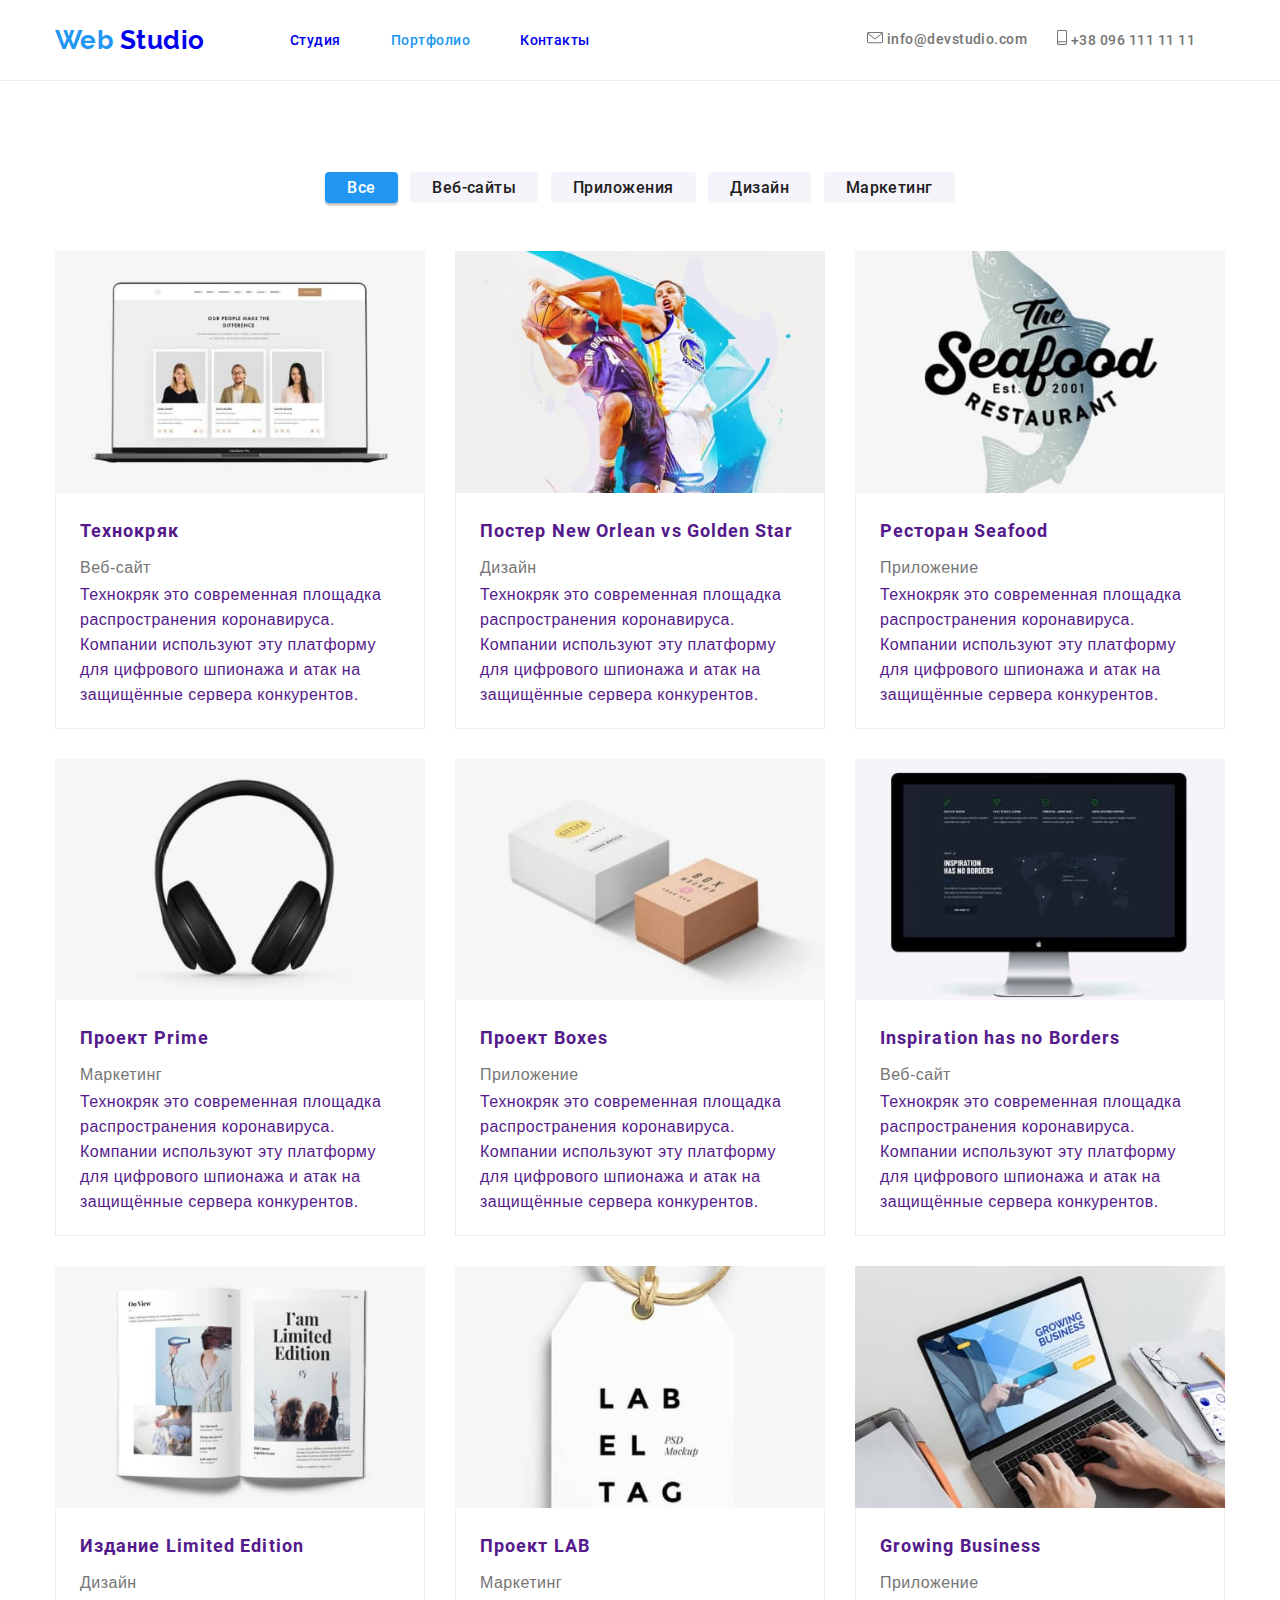
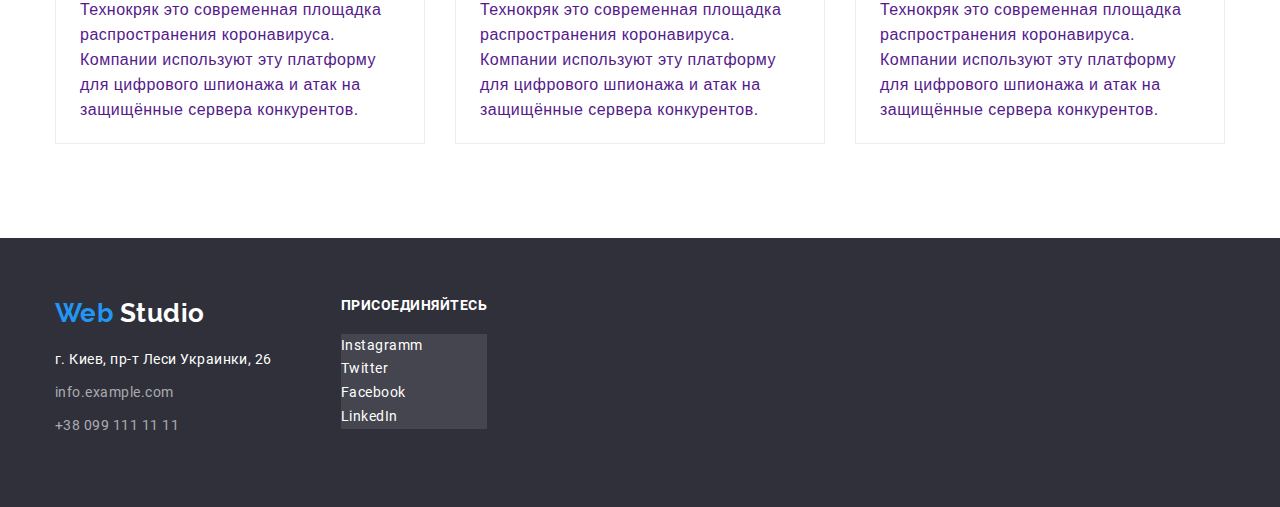
==== portfolio.html @ 238a1ce3 "Добавляет предидущую домашку и сжимает картинки" ====
<!DOCTYPE html>
<html lang="en">
<head>
    <meta charset="UTF-8">
    <meta name="viewport" content="width=device-width, initial-scale=1.0">
    <title>Web Studio</title>

    <link rel="stylesheet" href="./css/normaliza.css">
    <link rel="stylesheet" href="./css/style.css">
</head>
<body>
    <!--Top Menu-->
    <header class="header">           

        <div class="nav container">
            <a class="logo" href="./index.html">
                <span class="logo--accent">Web</span> Studio
            </a>                
            
            <nav>
                <ul class="nav__list list">
                    <li class="nav__list-item">
                        <a class="link nav__link" href="./index.html">Студия</a>
                    </li>
                    <li class="nav__list-item">
                        <a class="link nav__link nav__link--active" href="./portfolio.html">Портфолио</a>
                    </li>
                    <li class="nav__list-item">
                        <a class="link nav__link" href="#contacts">Контакты</a>
                    </li>
                </ul>
            </nav>
            
            <ul class="nav__contacts list">
                <li class="nav__contacts-item"> 
                    
                    <a class="link nav__contacts-link" href="mailto:info@devstudio.com">
                        <img src="./images/icons/envelope.svg" alt="envelope">
                        info@devstudio.com
                    </a> 
                </li>
                <li class="nav__contacts-item">
                    
                    <a class="link nav__contacts-link" href="tel:+380961111111">
                        <img src="./images/icons/smartphone.svg" alt="smartphone">
                        +38 096 111 11 11
                    </a>
                </li>
            </ul>                
        </div>
        
    </header>          
    <!--Header end-->

    

    <main class="section--padding">
        <h1 class="title--hidden">Портфолио</h1>

            <!--Filters-->
        <section class="filters">
            <div class="container">
                <h2 class="filters__title title--hidden">Фильтры</h2> <!--скрыть-->

                <input class="filters__radio-btn" type="radio" 
                id="filter-all" name="filter" checked>
                <label class="btn filters__btn" for="filter-all">Все</label> 

                <input class="filters__radio-btn" type="radio" 
                id="filter-sites" name="filter">
                <label class="btn filters__btn" for="filter-sites">Веб-сайты</label>

                <input class="filters__radio-btn" type="radio" 
                id="filter-apps" name="filter">
                <label class="btn filters__btn" for="filter-apps">Приложения</label>

                <input class="filters__radio-btn" type="radio" 
                id="filter-design" name="filter">
                <label class="btn filters__btn" for="filter-design">Дизайн</label>

                <input class="filters__radio-btn" type="radio" 
                id="filter-marketing" name="filter">
                <label class="btn filters__btn" for="filter-marketing">Маркетинг</label> 
            </div>
        </section>


        <section class="projects">
            <h2 class="sprojects__title title--hidden">Проекты</h2> <!--скрыть-->
            <div class="container">            
                <ul class="projects__list list">                
                        <!--Project 1-->            
                    <li class="projects__item">
                        <a class="projects__item-link" href="">
                            <div class="projects__item-preview">               
                                <img class="projects__item-img" src="../images/projects/project1.jpg" alt="Технокряк" width="370">
                            </div>
                            <div class="projects__item-content">
                                <h3 class="projects__item-title">
                                    Технокряк
                                </h3>
                                <p class="projects__item-category">
                                    Веб-сайт
                                </p>
                                <p class="projects__item-description">
                                    Технокряк это современная площадка распространения коронавируса. 
                                    Компании используют эту платформу для цифрового шпионажа и атак 
                                    на защищённые сервера конкурентов.
                                </p>
                            </div>                            
                        </a>
                    </li>

                    <!--Project 2-->
                    <li class="projects__item">
                        <a class="projects__item-link" href="">
                            <div class="projects__item-preview">
                                <img class="projects__item-img" src="../images/projects/project2.jpg" alt="Постер New Orlean vs Golden Star" width="370">
                            </div>
                            <div class="projects__item-content">
                                <h3 class="projects__item-title">
                                    Постер New Orlean vs Golden Star
                                </h3>
                                <p class="projects__item-category">
                                    Дизайн
                                </p>
                                <p class="projects__item-description">
                                    Технокряк это современная площадка распространения коронавируса. 
                                    Компании используют эту платформу для цифрового шпионажа и атак 
                                    на защищённые сервера конкурентов.
                                </p>
                            </div>                            
                        </a>
                    </li>

                    <!--Project 3-->
                    <li class="projects__item">
                        <a class="projects__item-link" href="">
                            <div class="projects__item-preview">
                                <img class="projects__item-img" src="../images/projects/project3.jpg" alt="Ресторан Seafood" width="370">
                            </div>
                            <div class="projects__item-content">
                                <h3 class="projects__item-title">
                                    Ресторан Seafood
                                </h3>
                                <p class="projects__item-category">
                                    Приложение
                                </p>
                                <p class="projects__item-description">
                                    Технокряк это современная площадка распространения коронавируса. 
                                    Компании используют эту платформу для цифрового шпионажа и атак 
                                    на защищённые сервера конкурентов.
                                </p>
                            </div>                            
                        </a>
                    </li>

                    <!--Project 4-->
                    <li class="projects__item">
                        <a class="projects__item-link" href="">
                            <div class="projects__item-preview">
                                <img class="projects__item-img" src="../images/projects/project4.jpg" alt="Проект Prime" width="370"> 
                            </div>
                            <div class="projects__item-content">
                                <h3 class="projects__item-title">
                                    Проект Prime
                                </h3>
                                <p class="projects__item-category">
                                    Маркетинг
                                </p>
                                <p class="projects__item-description">
                                    Технокряк это современная площадка распространения коронавируса. 
                                    Компании используют эту платформу для цифрового шпионажа и атак 
                                    на защищённые сервера конкурентов.
                                </p>
                            </div>                            
                        </a>
                    </li>

                    <!--Project 5-->
                    <li class="projects__item">             
                        <a class="projects__item-link" href="">       
                            <div class="projects__item-preview">
                                <img class="projects__item-img" src="../images/projects/project5.jpg" alt="Проект Boxes" width="370">
                            </div>
                            <div class="projects__item-content">
                                <h3 class="projects__item-title">
                                    Проект Boxes
                                </h3>
                                <p class="projects__item-category">
                                    Приложение
                                </p>
                                <p class="projects__item-description">
                                    Технокряк это современная площадка распространения коронавируса. 
                                    Компании используют эту платформу для цифрового шпионажа и атак 
                                    на защищённые сервера конкурентов.
                                </p>
                            </div>                            
                        </a>
                    </li>

                    <!--Project 6-->
                    <li class="projects__item">             
                        <a class="projects__item-link" href="">       
                            <div class="projects__item-preview">
                                <img class="projects__item-img" src="../images/projects/project6.jpg" alt="Inspiration has no Borders" width="370">
                            </div>
                            <div class="projects__item-content">
                                <h3 class="projects__item-title">
                                    Inspiration has no Borders
                                </h3>
                                <p class="projects__item-category">
                                    Веб-сайт
                                </p>
                                <p class="projects__item-description">
                                    Технокряк это современная площадка распространения коронавируса. 
                                    Компании используют эту платформу для цифрового шпионажа и атак 
                                    на защищённые сервера конкурентов.
                                </p>
                            </div>                            
                        </a>
                    </li>

                    <!--Project 7-->
                    <li class="projects__item">             
                        <a class="projects__item-link" href="">       
                            <div class="projects__item-preview">
                                <img class="projects__item-img" src="../images/projects/project7.jpg" alt="Издание Limited Edition" width="370">
                            </div>
                            <div class="projects__item-content">
                                <h3 class="projects__item-title">
                                    Издание Limited Edition
                                </h3>
                                <p class="projects__item-category">
                                    Дизайн
                                </p>
                                <p class="projects__item-description">
                                    Технокряк это современная площадка распространения коронавируса. 
                                    Компании используют эту платформу для цифрового шпионажа и атак 
                                    на защищённые сервера конкурентов.
                                </p>
                            </div>                            
                        </a>
                    </li>

                    <!--Project 8-->
                    <li class="projects__item">             
                        <a class="projects__item-link" href="">       
                            <div class="projects__item-preview">
                                <img class="projects__item-img" src="../images/projects/project8.jpg" alt="Проект LAB" width="370">
                            </div>
                            <div class="projects__item-content">
                                <h3 class="projects__item-title">
                                    Проект LAB
                                </h3>
                                <p class="projects__item-category">
                                    Маркетинг
                                </p>
                                <p class="projects__item-description">
                                    Технокряк это современная площадка распространения коронавируса. 
                                    Компании используют эту платформу для цифрового шпионажа и атак 
                                    на защищённые сервера конкурентов.
                                </p>
                            </div>                            
                        </a>
                    </li>

                    <!--Project 9-->
                    <li class="projects__item">             
                        <a class="projects__item-link" href="">       
                            <div class="projects__item-preview">
                                <img class="projects__item-img" src="../images/projects/project9.jpg" alt="Growing Business" width="370">
                            </div>
                            <div class="projects__item-content">
                                <h3 class="projects__item-title">
                                    Growing Business
                                </h3>
                                <p class="projects__item-category">
                                    Приложение
                                </p>
                                <p class="projects__item-description">
                                    Технокряк это современная площадка распространения коронавируса. 
                                    Компании используют эту платформу для цифрового шпионажа и атак 
                                    на защищённые сервера конкурентов.
                                </p>
                            </div>                            
                        </a>
                    </li>
                </ul>
            </div>
                
        </section>
    </main>


   <!--Footer-->
   <footer class="footer" id="contacts">
        <div class="container footer__container">
            <div class="footer__contacts-container">				
                <a class="logo logo--inverse footer__logo" href="./index.html">
                    <span class="logo--accent">Web</span> Studio
                </a>
                <address class="footer__address footer__contacts-item">
                    г. Киев, пр-т Леси Украинки, 26
                </address>
                <p class="footer__contacts-item">
                    <a class="footer__contacts-link" href="mailto:info.example.com">info.example.com</a>
                </p>
                <p class="footer__contacts-item">
                    <a class="footer__contacts-link" href="tel:+380991111111" class="footer__contacts-link" > +38 099 111 11 11</a>
                </p>
            </div>
            <div class="footer__social-links">
                <b class="footer__action-text">
                    Присоединяйтесь
                </b>
                <ul class="footer__social-links-list list">
                    <li class="footer__social-links-list-item">
                        <a class="social-link footer__social-link" href="#" aria-label="Instagramm">
                            Instagramm
                        </a>
                    </li>
                    <li class="footer__social-links-list-item">
                        <a class="social-link footer__social-link" href="#" aria-label="Twitter">
                            Twitter
                        </a>
                    </li>
                    <li class="footer__social-links-list-item">
                        <a class="social-link footer__social-link" href="#" aria-label="Facebook">
                            Facebook
                        </a>
                    </li>
                    <li class="footer__social-links-list-item">
                        <a class="social-link footer__social-link" href="#" aria-label="LinkedIn">
                            LinkedIn
                        </a>
                    </li>
                </ul>  
            </div>
        </div>
        
    </footer>
    
</body>
</html>
---- css/normaliza.css ----
/*! normalize.css v8.0.1 | MIT License | github.com/necolas/normalize.css */

/* Document
   ========================================================================== */

/**
 * 1. Correct the line height in all browsers.
 * 2. Prevent adjustments of font size after orientation changes in iOS.
 */

 html {
    line-height: 1.15; /* 1 */
    -webkit-text-size-adjust: 100%; /* 2 */
  }
  
  /* Sections
     ========================================================================== */
  
  /**
   * Remove the margin in all browsers.
   */
  
  body {
    margin: 0;
  }
  
  /**
   * Render the `main` element consistently in IE.
   */
  
  main {
    display: block;
  }
  
  /**
   * Correct the font size and margin on `h1` elements within `section` and
   * `article` contexts in Chrome, Firefox, and Safari.
   */
  
  h1 {
    font-size: 2em;
    margin: 0.67em 0;
  }
  
  /* Grouping content
     ========================================================================== */
  
  /**
   * 1. Add the correct box sizing in Firefox.
   * 2. Show the overflow in Edge and IE.
   */
  
  hr {
    box-sizing: content-box; /* 1 */
    height: 0; /* 1 */
    overflow: visible; /* 2 */
  }
  
  /**
   * 1. Correct the inheritance and scaling of font size in all browsers.
   * 2. Correct the odd `em` font sizing in all browsers.
   */
  
  pre {
    font-family: monospace, monospace; /* 1 */
    font-size: 1em; /* 2 */
  }
  
  /* Text-level semantics
     ========================================================================== */
  
  /**
   * Remove the gray background on active links in IE 10.
   */
  
  a {
    background-color: transparent;
  }
  
  /**
   * 1. Remove the bottom border in Chrome 57-
   * 2. Add the correct text decoration in Chrome, Edge, IE, Opera, and Safari.
   */
  
  abbr[title] {
    border-bottom: none; /* 1 */
    text-decoration: underline; /* 2 */
    text-decoration: underline dotted; /* 2 */
  }
  
  /**
   * Add the correct font weight in Chrome, Edge, and Safari.
   */
  
  b,
  strong {
    font-weight: bolder;
  }
  
  /**
   * 1. Correct the inheritance and scaling of font size in all browsers.
   * 2. Correct the odd `em` font sizing in all browsers.
   */
  
  code,
  kbd,
  samp {
    font-family: monospace, monospace; /* 1 */
    font-size: 1em; /* 2 */
  }
  
  /**
   * Add the correct font size in all browsers.
   */
  
  small {
    font-size: 80%;
  }
  
  /**
   * Prevent `sub` and `sup` elements from affecting the line height in
   * all browsers.
   */
  
  sub,
  sup {
    font-size: 75%;
    line-height: 0;
    position: relative;
    vertical-align: baseline;
  }
  
  sub {
    bottom: -0.25em;
  }
  
  sup {
    top: -0.5em;
  }
  
  /* Embedded content
     ========================================================================== */
  
  /**
   * Remove the border on images inside links in IE 10.
   */
  
  img {
    border-style: none;
  }
  
  /* Forms
     ========================================================================== */
  
  /**
   * 1. Change the font styles in all browsers.
   * 2. Remove the margin in Firefox and Safari.
   */
  
  button,
  input,
  optgroup,
  select,
  textarea {
    font-family: inherit; /* 1 */
    font-size: 100%; /* 1 */
    line-height: 1.15; /* 1 */
    margin: 0; /* 2 */
  }
  
  /**
   * Show the overflow in IE.
   * 1. Show the overflow in Edge.
   */
  
  button,
  input { /* 1 */
    overflow: visible;
  }
  
  /**
   * Remove the inheritance of text transform in Edge, Firefox, and IE.
   * 1. Remove the inheritance of text transform in Firefox.
   */
  
  button,
  select { /* 1 */
    text-transform: none;
  }
  
  /**
   * Correct the inability to style clickable types in iOS and Safari.
   */
  
  button,
  [type="button"],
  [type="reset"],
  [type="submit"] {
    -webkit-appearance: button;
  }
  
  /**
   * Remove the inner border and padding in Firefox.
   */
  
  button::-moz-focus-inner,
  [type="button"]::-moz-focus-inner,
  [type="reset"]::-moz-focus-inner,
  [type="submit"]::-moz-focus-inner {
    border-style: none;
    padding: 0;
  }
  
  /**
   * Restore the focus styles unset by the previous rule.
   */
  
  button:-moz-focusring,
  [type="button"]:-moz-focusring,
  [type="reset"]:-moz-focusring,
  [type="submit"]:-moz-focusring {
    outline: 1px dotted ButtonText;
  }
  
  /**
   * Correct the padding in Firefox.
   */
  
  fieldset {
    padding: 0.35em 0.75em 0.625em;
  }
  
  /**
   * 1. Correct the text wrapping in Edge and IE.
   * 2. Correct the color inheritance from `fieldset` elements in IE.
   * 3. Remove the padding so developers are not caught out when they zero out
   *    `fieldset` elements in all browsers.
   */
  
  legend {
    box-sizing: border-box; /* 1 */
    color: inherit; /* 2 */
    display: table; /* 1 */
    max-width: 100%; /* 1 */
    padding: 0; /* 3 */
    white-space: normal; /* 1 */
  }
  
  /**
   * Add the correct vertical alignment in Chrome, Firefox, and Opera.
   */
  
  progress {
    vertical-align: baseline;
  }
  
  /**
   * Remove the default vertical scrollbar in IE 10+.
   */
  
  textarea {
    overflow: auto;
  }
  
  /**
   * 1. Add the correct box sizing in IE 10.
   * 2. Remove the padding in IE 10.
   */
  
  [type="checkbox"],
  [type="radio"] {
    box-sizing: border-box; /* 1 */
    padding: 0; /* 2 */
  }
  
  /**
   * Correct the cursor style of increment and decrement buttons in Chrome.
   */
  
  [type="number"]::-webkit-inner-spin-button,
  [type="number"]::-webkit-outer-spin-button {
    height: auto;
  }
  
  /**
   * 1. Correct the odd appearance in Chrome and Safari.
   * 2. Correct the outline style in Safari.
   */
  
  [type="search"] {
    -webkit-appearance: textfield; /* 1 */
    outline-offset: -2px; /* 2 */
  }
  
  /**
   * Remove the inner padding in Chrome and Safari on macOS.
   */
  
  [type="search"]::-webkit-search-decoration {
    -webkit-appearance: none;
  }
  
  /**
   * 1. Correct the inability to style clickable types in iOS and Safari.
   * 2. Change font properties to `inherit` in Safari.
   */
  
  ::-webkit-file-upload-button {
    -webkit-appearance: button; /* 1 */
    font: inherit; /* 2 */
  }
  
  /* Interactive
     ========================================================================== */
  
  /*
   * Add the correct display in Edge, IE 10+, and Firefox.
   */
  
  details {
    display: block;
  }
  
  /*
   * Add the correct display in all browsers.
   */
  
  summary {
    display: list-item;
  }
  
  /* Misc
     ========================================================================== */
  
  /**
   * Add the correct display in IE 10+.
   */
  
  template {
    display: none;
  }
  
  /**
   * Add the correct display in IE 10.
   */
  
  [hidden] {
    display: none;
  }
---- css/style.css ----
/*Roboto regular, bold, medium, black
Raleway bold*/
/*Logo*/
@font-face {
  font-family: "Raleway-Bold";
  src: url(/css/fonts/Raleway-Bold.ttf);
  font-style: normal;
  font-weight: 700;
}

/*headers*/
@font-face {
  font-family: "Roboto-Bold";
  src: url(/css/fonts/Roboto-Bold.ttf);
  font-style: normal;
  font-weight: 700;
}

/*hero header*/
@font-face {
  font-family: "Roboto-Black";
  src: url(/css/fonts/Roboto-Black.ttf);
  font-style: normal;
  font-weight: 900;
}

/*nav links*/
@font-face {
  font-family: "Roboto-Medium";
  src: url(/css/fonts/Roboto-Medium.ttf);
  font-style: normal;
  font-weight: 500;
}

/*paragraphs*/
@font-face {
  font-family: "Roboto-Regular";
  src: url(/css/fonts/Roboto-Regular.ttf);
  font-style: normal;
  font-weight: 400;
}

:root {
  --accent: #2196F3;
  --main-bg: #fff;
  --secondary-bg: #F5F4FA;
  --activity-title-bg: rgba(47, 48, 58, 0.8);
  --main-text: #212121;
  --secondary-text: #757575;
  --light-text: #ffffff;
  --social-links: #AFB1B8;
  --footer-contacts: rgba(255, 255, 255, 0.6);
  --footer-bg: #2F303A;
  --footer-social-bg: rgba(255, 255, 255, 0.1);
  --nav-underline: #ECECEC;
  --item-border: #EEEEEE;
}

/*common*/
html {
  -webkit-box-sizing: border-box;
          box-sizing: border-box;
}

*, *::before, *::after {
  -webkit-box-sizing: inherit;
          box-sizing: inherit;
}

body {
  color: var(--main-text);
  background-color: var(--main-bg);
  font-family: "Roboto-Bold", sans-serif;
  letter-spacing: 0.03em;
}

h1, h2, h3, p {
  margin: 0;
}

a {
  text-decoration: none;
}

a:hover {
  cursor: pointer;
}

.container {
  width: 1200px;
  padding-left: 15px;
  padding-right: 15px;
  margin: auto;
}

.link {
  font-family: "Roboto-Medium", sans-serif;
}

.link:hover, .link:focus {
  color: var(--accent);
}

.list {
  margin: 0;
  padding: 0;
  list-style: none;
  color: var(--main-text);
}

.social-link {
  color: var(--social-links);
}

.social-link:hover, .social-link:focus {
  color: var(--light-text);
  background-color: var(--accent);
}

.logo {
  display: block;
  font-size: 26px;
  line-height: 1.19;
  font-family: "Raleway-Bold", sans-serif;
}

.logo--accent {
  color: var(--accent);
}

.logo--inverse {
  color: var(--light-text);
}

.btn {
  font-size: 16px;
}

.btn:hover, .btn:focus {
  cursor: pointer;
}

.main-btn {
  color: var(--light-text);
  background-color: var(--accent);
  line-height: 1.875;
  letter-spacing: 0.06em;
}

.section--padding {
  padding: 94px 0;
}

.section-title {
  font-size: 36px;
  line-height: 1.17;
  text-align: center;
}

.title--hidden {
  height: 0;
  width: 0;
  margin: 0;
  overflow: hidden;
}

.item-title {
  font-size: 14px;
  line-height: 1.14;
}

/*HEADER*/
.header {
  border-bottom: 1px solid var(--nav-underline);
}

/*******Nav******/
.nav {
  display: -webkit-box;
  display: -ms-flexbox;
  display: flex;
  -webkit-box-align: center;
      -ms-flex-align: center;
          align-items: center;
}

.nav__list {
  display: -webkit-box;
  display: -ms-flexbox;
  display: flex;
  margin-left: 85px;
}

.nav__list-item:not(:last-child) {
  margin-right: 50px;
}

.nav__link {
  display: block;
  padding-top: 32px;
  padding-bottom: 32px;
  font-size: 14px;
}

.nav__link--active {
  color: var(--accent);
}

.nav__contacts {
  display: -webkit-box;
  display: -ms-flexbox;
  display: flex;
  margin-left: auto;
}

.nav__contacts-item {
  margin-right: 30px;
}

.nav__contacts-link {
  font-size: 14px;
  color: var(--secondary-text);
}

/*HEADER END*/
/*MAIN*/
/*Hero section*/
.hero {
  width: auto;
  height: 600px;
  background-image: url(../images/hero/header-desktop-img.jpg);
  background-repeat: no-repeat;
  background-size: cover;
  position: relative;
  color: var(--light-text);
}

.hero__image-overlay {
  content: "";
  position: absolute;
  width: 100%;
  height: 600px;
  background-color: rgba(47, 48, 58, 0.8);
  z-index: 1;
}

.hero__title {
  margin: auto;
  position: absolute;
  top: 200px;
  left: 0;
  right: 0;
  font-family: "Roboto-Black", sans-serif;
  font-size: 44px;
  line-height: 1.36;
  letter-spacing: 0.06em;
  text-transform: uppercase;
  text-align: center;
  z-index: 100;
}

.hero__button {
  margin: auto;
  padding: 10px 32px;
  position: absolute;
  border: none;
  border-radius: 4px;
  top: 350px;
  left: 0;
  right: 0;
  z-index: 100;
}

/*Features section*/
.features__list {
  display: -webkit-box;
  display: -ms-flexbox;
  display: flex;
}

.features__list-item:not(:last-child) {
  margin-right: 30px;
}

.features__item-image {
  padding: 25px 100px;
  margin-bottom: 30px;
  text-align: center;
  background-color: var(--secondary-bg);
}

.features__item-title {
  margin-bottom: 10px;
  text-transform: uppercase;
}

.features__item-text {
  font-family: "Roboto-Regular", sans-serif;
  font-size: 14px;
  line-height: 1.71;
  color: var(--secondary-text);
}

/*Activities secton*/
.activities__container {
  padding-bottom: 94px;
}

.activities__title {
  margin-bottom: 50px;
}

.activities__list {
  display: -webkit-box;
  display: -ms-flexbox;
  display: flex;
}

.activities__list-item {
  width: calc((100%-2*30px)/3);
}

.activities__list-item:not(:last-child) {
  margin-right: 30px;
}

.activities__item-img {
  display: block;
}

.activities__item-title {
  background-color: var(--activity-title-bg);
  padding-top: 27px;
  padding-bottom: 27px;
  text-align: center;
  text-transform: uppercase;
  color: var(--light-text);
}

/*Team section*/
.team {
  background-color: var(--secondary-bg);
}

.team__title {
  margin-bottom: 50px;
}

.team__list {
  display: -webkit-box;
  display: -ms-flexbox;
  display: flex;
}

.team__card {
  width: calc((100%-3*30px)/4);
  padding-bottom: 24px;
  font-size: 16px;
  line-height: 1.19;
  background-color: var(--main-bg);
  text-align: center;
  -webkit-box-shadow: 0px 2px 1px rgba(0, 0, 0, 0.2), 0px 1px 1px rgba(0, 0, 0, 0.14), 0px 1px 3px rgba(0, 0, 0, 0.12);
          box-shadow: 0px 2px 1px rgba(0, 0, 0, 0.2), 0px 1px 1px rgba(0, 0, 0, 0.14), 0px 1px 3px rgba(0, 0, 0, 0.12);
  border-radius: 0px 0px 4px 4px;
}

.team__card:not(:last-child) {
  margin-right: 30px;
}

.team__card-img {
  display: block;
  margin-bottom: 30px;
}

.team__card-name {
  margin-bottom: 10px;
  font-family: "Roboto-Medium", sans-serif;
}

.team__card-position {
  margin-bottom: 16px;
  font-family: "Roboto-Regular", sans-serif;
}

/*CLients section*/
.clients__title {
  margin-bottom: 50px;
}

.clients__list {
  display: -webkit-box;
  display: -ms-flexbox;
  display: flex;
  -ms-flex-wrap: wrap;
      flex-wrap: wrap;
}

.clients__item:not(:last-child) {
  margin-right: 30px;
}

.clients__link {
  display: -webkit-box;
  display: -ms-flexbox;
  display: flex;
  -webkit-box-align: center;
      -ms-flex-align: center;
          align-items: center;
  -webkit-box-pack: center;
      -ms-flex-pack: center;
          justify-content: center;
  width: 170px;
  height: 90px;
  border: 1px solid #AFB1B8;
}

.clients__link:hover {
  color: accent;
}

/*MAIN END*/
/*FOOTER*/
.footer {
  color: var(--light-text);
  font-family: "Roboto-Regular";
  font-size: 14px;
  line-height: 1.71;
  background-color: var(--footer-bg);
}

.footer__container {
  padding-top: 60px;
  padding-bottom: 60px;
  display: -webkit-box;
  display: -ms-flexbox;
  display: flex;
}

.footer__contacts-container {
  margin-right: 69px;
}

.footer__logo {
  margin-bottom: 20px;
}

.footer__contacts-item {
  margin-bottom: 9px;
}

.footer__address {
  font-style: normal;
}

.footer__contacts-link {
  color: var(--footer-contacts);
}

.footer__action-text {
  display: block;
  margin-bottom: 20px;
  font-family: "Roboto-Bold";
  font-style: normal;
  text-transform: uppercase;
  line-height: 1.14;
}

.footer__social-links-list-item {
  background-color: var(--footer-social-bg);
}

.footer__social-link {
  color: var(--light-text);
}

/*PORTFOLIO*/
.filters {
  margin-bottom: 50px;
  text-align: center;
}

.filters__radio-btn {
  display: none;
}

.filters__btn {
  padding: 6px 22px;
  font-family: "Roboto-Medium", sans-serif;
  line-height: 1.625;
  background-color: var(--secondary-bg);
  border: none;
  border-radius: 4px;
}

.filters__radio-btn:checked + .filters__btn, .filters__btn:hover, .filters__btn:focus {
  cursor: pointer;
  outline: none;
  background-color: var(--accent);
  color: var(--light-text);
  -webkit-box-shadow: 0px 2px 2px rgba(0, 0, 0, 0.12), 0px 1px 2px rgba(0, 0, 0, 0.08), 0px 3px 1px rgba(0, 0, 0, 0.1);
          box-shadow: 0px 2px 2px rgba(0, 0, 0, 0.12), 0px 1px 2px rgba(0, 0, 0, 0.08), 0px 3px 1px rgba(0, 0, 0, 0.1);
}

.filters__btn:not(:last-child) {
  margin-right: 8px;
}

.projects__list {
  display: -webkit-box;
  display: -ms-flexbox;
  display: flex;
  -ms-flex-wrap: wrap;
      flex-wrap: wrap;
}

.projects__item {
  width: 370px;
}

.projects__item:hover, .projects__item:focus {
  -webkit-box-sizing: border-box;
          box-sizing: border-box;
  -webkit-box-shadow: 1px 4px 6px rgba(0, 0, 0, 0.16), 0px 4px 4px rgba(0, 0, 0, 0.06), 0px 1px 1px rgba(0, 0, 0, 0.12);
          box-shadow: 1px 4px 6px rgba(0, 0, 0, 0.16), 0px 4px 4px rgba(0, 0, 0, 0.06), 0px 1px 1px rgba(0, 0, 0, 0.12);
}

.projects__item:not(:nth-child(3n)) {
  margin-right: 30px;
}

.projects__item:not(:nth-last-child(-n+3)) {
  margin-bottom: 30px;
}

.projects__item-img {
  display: block;
}

.projects__item-content {
  padding: 20px 24px;
  border-bottom: 1px solid var(--item-border);
  border-right: 1px solid var(--item-border);
  border-left: 1px solid var(--item-border);
}

.projects__item-title {
  font-size: 18px;
  line-height: 2;
  letter-spacing: 0.06em;
}

.projects__item-category {
  margin-top: 4px;
  font-family: "Roboto-Normal", sans-serif;
  color: var(--secondary-text);
  font-size: 16px;
  line-height: 1.875;
}

.projects__item-description {
  font-family: "Roboto-Normal", sans-serif;
  font-size: 16px;
  line-height: 1.56;
}
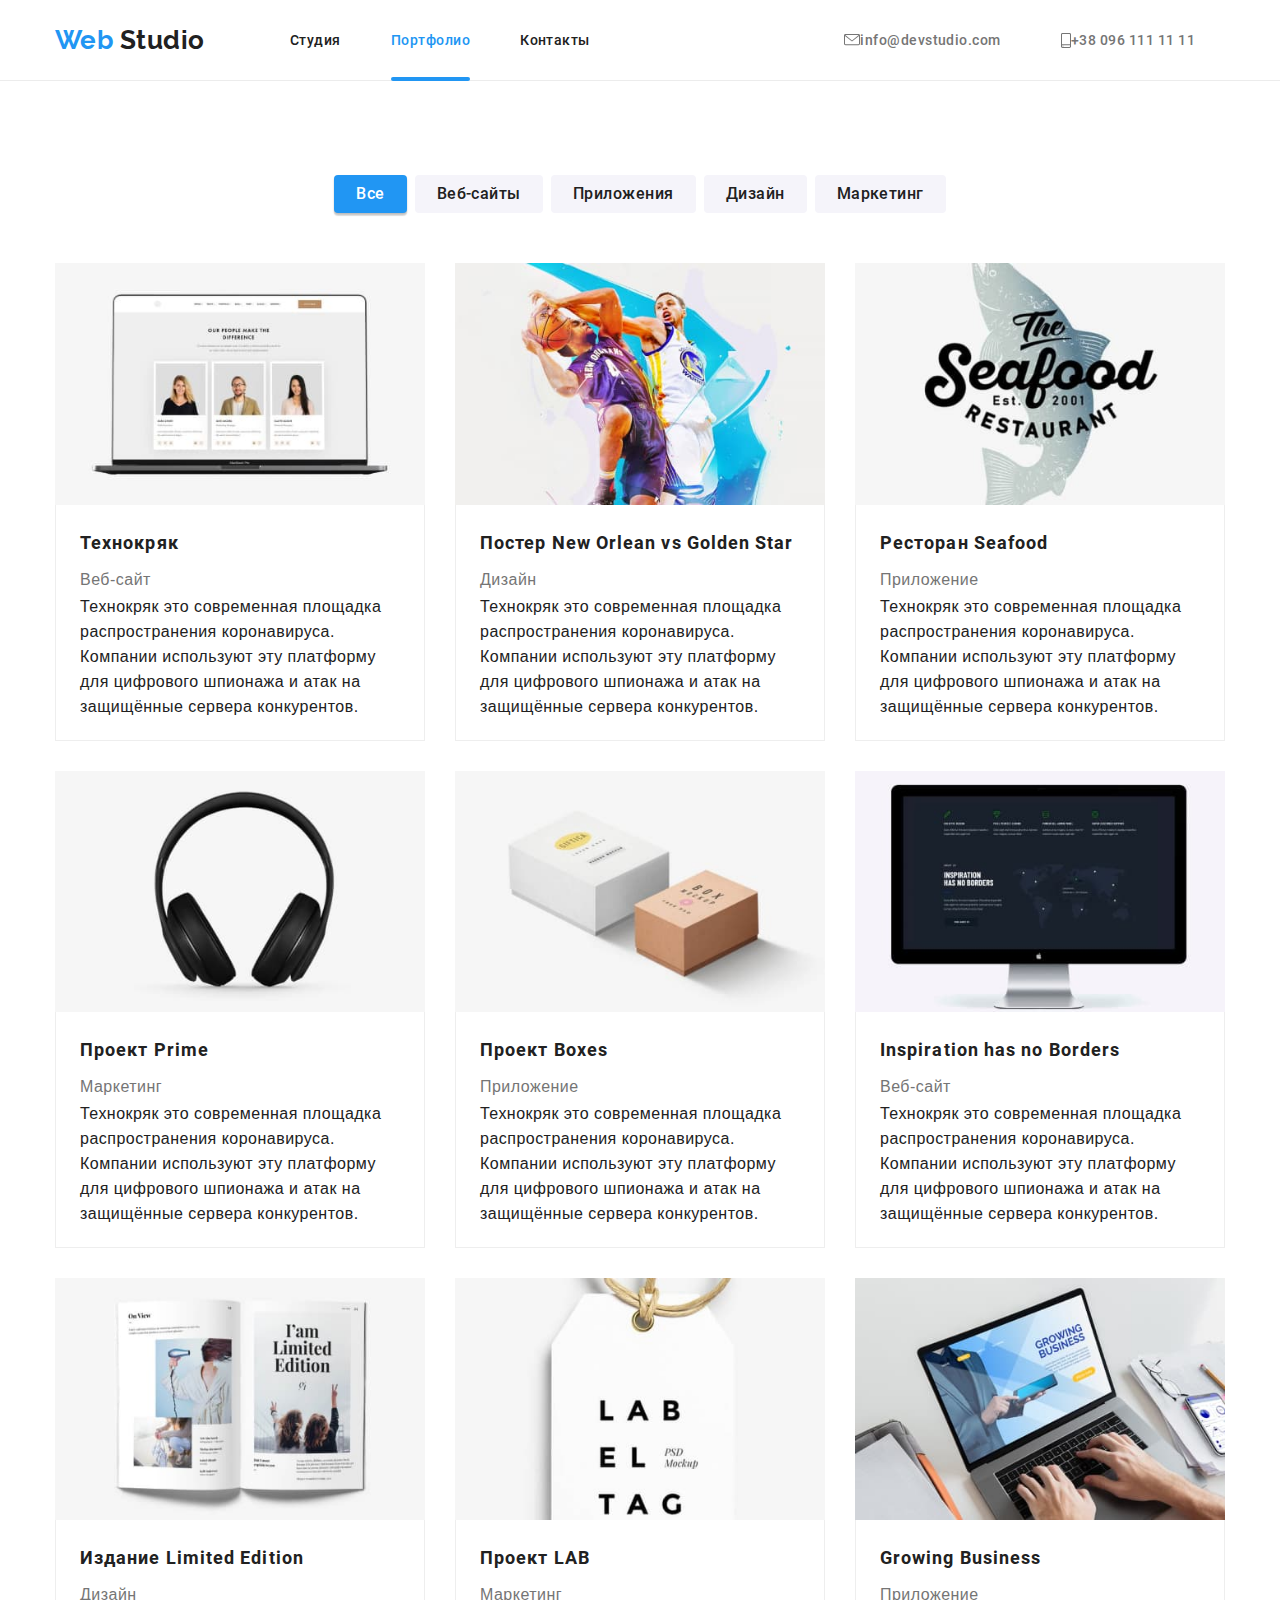
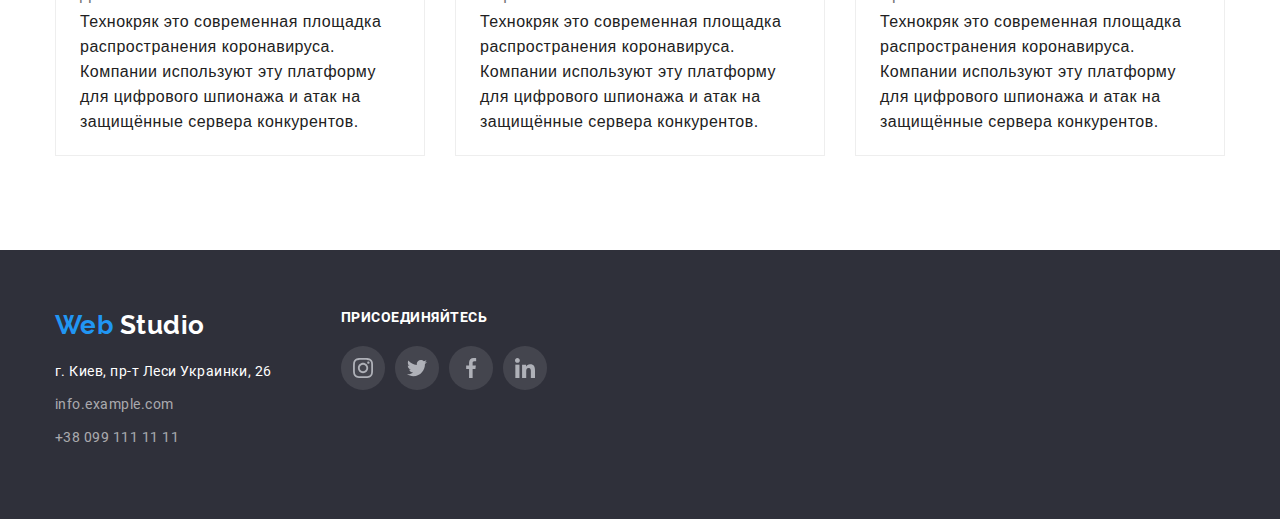
==== commit 5cb4faa4: "Добавляет иконки как background-image Добавляет декоративные ::before ::after" ====
--- a/portfolio.html
+++ b/portfolio.html
@@ -59,8 +59,8 @@
 
             <!--Filters-->
         <section class="filters">
-            <div class="container">
-                <h2 class="filters__title title--hidden">Фильтры</h2> <!--скрыть-->
+            <div class="container filters__content">
+                <h2 class="title--hidden">Фильтры</h2> <!--скрыть-->
 
                 <input class="filters__radio-btn" type="radio" 
                 id="filter-all" name="filter" checked>
@@ -314,25 +314,21 @@
                 <b class="footer__action-text">
                     Присоединяйтесь
                 </b>
-                <ul class="footer__social-links-list list">
-                    <li class="footer__social-links-list-item">
-                        <a class="social-link footer__social-link" href="#" aria-label="Instagramm">
-                            Instagramm
-                        </a>
-                    </li>
-                    <li class="footer__social-links-list-item">
-                        <a class="social-link footer__social-link" href="#" aria-label="Twitter">
-                            Twitter
-                        </a>
-                    </li>
-                    <li class="footer__social-links-list-item">
-                        <a class="social-link footer__social-link" href="#" aria-label="Facebook">
-                            Facebook
-                        </a>
-                    </li>
-                    <li class="footer__social-links-list-item">
-                        <a class="social-link footer__social-link" href="#" aria-label="LinkedIn">
-                            LinkedIn
+                <ul class="list social-links">
+                    <li class="social-links__item">
+                        <a class="social-link footer__social-link social-link--instagramm" href="#" aria-label="Instagramm">
+                        </a>
+                    </li>
+                    <li class="social-links__item">
+                        <a class="social-link footer__social-link social-link--twitter" href="#" aria-label="Twitter">
+                        </a>
+                    </li>
+                    <li class="social-links__item">
+                        <a class="social-link footer__social-link social-link--facebook" href="#" aria-label="Facebook">
+                        </a>
+                    </li>
+                    <li class="social-links__item">
+                        <a class="social-link footer__social-link social-link--linkedin" href="#" aria-label="LinkedIn">
                         </a>
                     </li>
                 </ul>  
--- a/css/style.css
+++ b/css/style.css
@@ -80,6 +80,7 @@
 
 a {
   text-decoration: none;
+  color: var(--main-text);
 }
 
 a:hover {
@@ -94,6 +95,9 @@
 }
 
 .link {
+  display: -webkit-box;
+  display: -ms-flexbox;
+  display: flex;
   font-family: "Roboto-Medium", sans-serif;
 }
 
@@ -106,15 +110,51 @@
   padding: 0;
   list-style: none;
   color: var(--main-text);
+  display: -webkit-box;
+  display: -ms-flexbox;
+  display: flex;
+}
+
+.social-links {
+  -webkit-box-pack: center;
+      -ms-flex-pack: center;
+          justify-content: center;
+}
+
+.social-links__item:not(:last-child) {
+  margin-right: 10px;
 }
 
 .social-link {
+  display: block;
+  width: 44px;
+  height: 44px;
+  border-radius: 50%;
+  background-color: var(--main-bg);
+  background-repeat: no-repeat;
+  background-position: center;
   color: var(--social-links);
 }
 
 .social-link:hover, .social-link:focus {
   color: var(--light-text);
   background-color: var(--accent);
+}
+
+.social-link--instagramm {
+  background-image: url("../images/icons/instagram.svg");
+}
+
+.social-link--twitter {
+  background-image: url("../images/icons/twitter.svg");
+}
+
+.social-link--facebook {
+  background-image: url("../images/icons/facebook.svg");
+}
+
+.social-link--linkedin {
+  background-image: url("../images/icons/linkedin.svg");
 }
 
 .logo {
@@ -133,7 +173,10 @@
 }
 
 .btn {
+  display: block;
   font-size: 16px;
+  border: none;
+  border-radius: 4px;
 }
 
 .btn:hover, .btn:focus {
@@ -200,12 +243,24 @@
   padding-top: 32px;
   padding-bottom: 32px;
   font-size: 14px;
+  position: relative;
 }
 
 .nav__link--active {
   color: var(--accent);
 }
 
+.nav__link--active::after {
+  content: '';
+  display: block;
+  width: 100%;
+  height: 4px;
+  border-radius: 2px;
+  background-color: var(--accent);
+  position: absolute;
+  top: 77px;
+}
+
 .nav__contacts {
   display: -webkit-box;
   display: -ms-flexbox;
@@ -218,57 +273,61 @@
 }
 
 .nav__contacts-link {
+  -webkit-box-align: center;
+      -ms-flex-align: center;
+          align-items: center;
   font-size: 14px;
   color: var(--secondary-text);
+}
+
+.nav__contacts-link::before {
+  content: '';
+  margin-right: 10px;
+  width: 20px;
+  height: 20px;
+  background-repeat: no-repeat;
+  background-size: contain;
+  background-position: center;
+}
+
+.nav__contacts-link--icon-envelope::before {
+  background-image: url(../images/icons/envelope.svg);
+}
+
+.nav__contacts-link--icon-tel::before {
+  background-image: url(../images/icons/smartphone.svg);
 }
 
 /*HEADER END*/
 /*MAIN*/
 /*Hero section*/
 .hero {
-  width: auto;
-  height: 600px;
-  background-image: url(../images/hero/header-desktop-img.jpg);
+  min-width: 1600px;
+  min-height: 600px;
+  padding-top: 200px;
+  background-image: -webkit-gradient(linear, left top, left bottom, from(rgba(47, 48, 58, 0.8))), url(../images/hero/header-desktop-img.jpg);
+  background-image: linear-gradient(rgba(47, 48, 58, 0.8)), url(../images/hero/header-desktop-img.jpg);
   background-repeat: no-repeat;
   background-size: cover;
-  position: relative;
-  color: var(--light-text);
-}
-
-.hero__image-overlay {
-  content: "";
-  position: absolute;
-  width: 100%;
-  height: 600px;
-  background-color: rgba(47, 48, 58, 0.8);
-  z-index: 1;
+  color: var(--light-text);
 }
 
 .hero__title {
-  margin: auto;
-  position: absolute;
-  top: 200px;
-  left: 0;
-  right: 0;
+  margin-bottom: 30px;
+  margin-left: auto;
+  margin-right: auto;
   font-family: "Roboto-Black", sans-serif;
   font-size: 44px;
   line-height: 1.36;
   letter-spacing: 0.06em;
   text-transform: uppercase;
   text-align: center;
-  z-index: 100;
 }
 
 .hero__button {
-  margin: auto;
+  margin-left: auto;
+  margin-right: auto;
   padding: 10px 32px;
-  position: absolute;
-  border: none;
-  border-radius: 4px;
-  top: 350px;
-  left: 0;
-  right: 0;
-  z-index: 100;
 }
 
 /*Features section*/
@@ -282,11 +341,31 @@
   margin-right: 30px;
 }
 
-.features__item-image {
-  padding: 25px 100px;
+.features__list-item::before {
+  content: '';
+  display: block;
+  height: 120px;
+  background-color: var(--secondary-bg);
+  background-position: center;
+  background-repeat: no-repeat;
+  background-size: 70px;
   margin-bottom: 30px;
-  text-align: center;
-  background-color: var(--secondary-bg);
+}
+
+.features__list-item--icon-antenn::before {
+  background-image: url("../images/features/feature1.svg");
+}
+
+.features__list-item--icon-clock::before {
+  background-image: url("../images/features/feature2.svg");
+}
+
+.features__list-item--icon-diagramm::before {
+  background-image: url("../images/features/feature3.svg");
+}
+
+.features__list-item--icon-astronaut::before {
+  background-image: url("../images/features/feature4.svg");
 }
 
 .features__item-title {
@@ -466,18 +545,23 @@
   line-height: 1.14;
 }
 
-.footer__social-links-list-item {
+.footer__social-link {
+  color: var(--light-text);
   background-color: var(--footer-social-bg);
-}
-
-.footer__social-link {
-  color: var(--light-text);
 }
 
 /*PORTFOLIO*/
 .filters {
   margin-bottom: 50px;
-  text-align: center;
+}
+
+.filters__content {
+  display: -webkit-box;
+  display: -ms-flexbox;
+  display: flex;
+  -webkit-box-pack: center;
+      -ms-flex-pack: center;
+          justify-content: center;
 }
 
 .filters__radio-btn {
@@ -489,8 +573,6 @@
   font-family: "Roboto-Medium", sans-serif;
   line-height: 1.625;
   background-color: var(--secondary-bg);
-  border: none;
-  border-radius: 4px;
 }
 
 .filters__radio-btn:checked + .filters__btn, .filters__btn:hover, .filters__btn:focus {
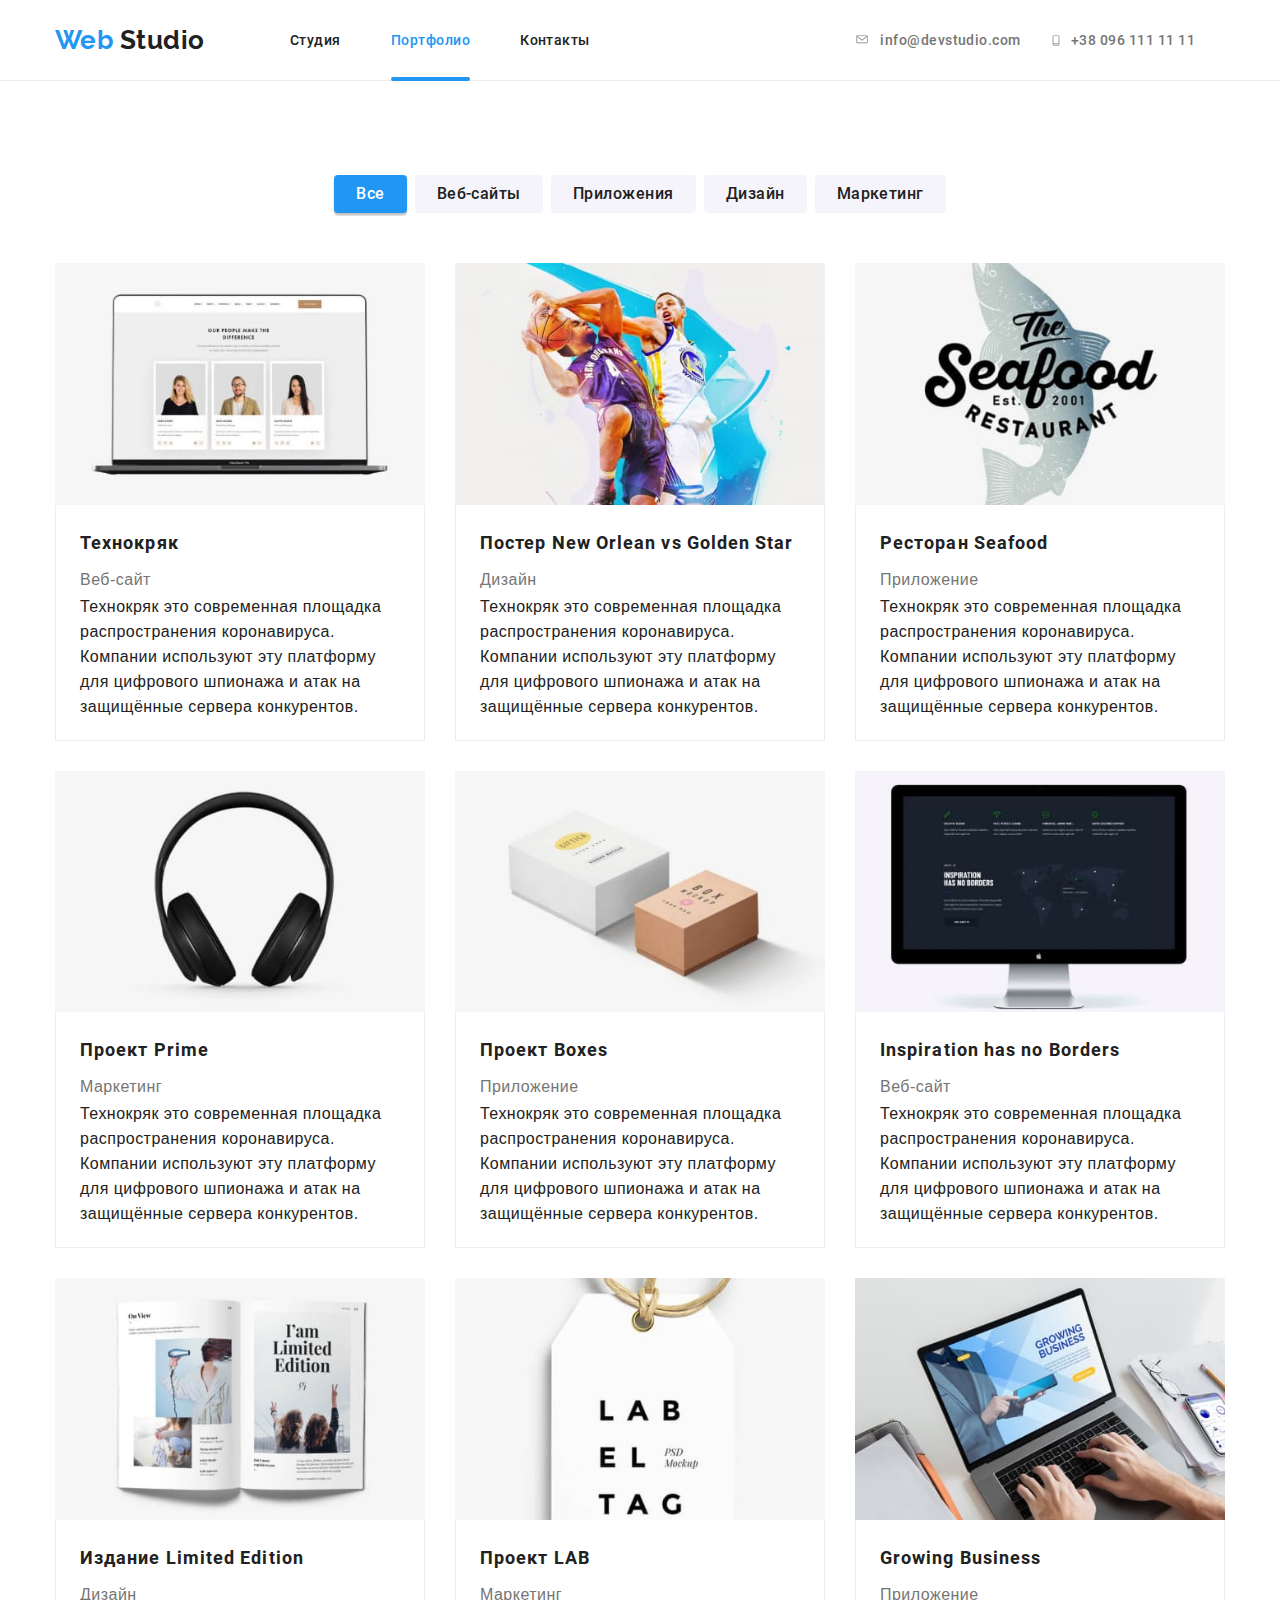
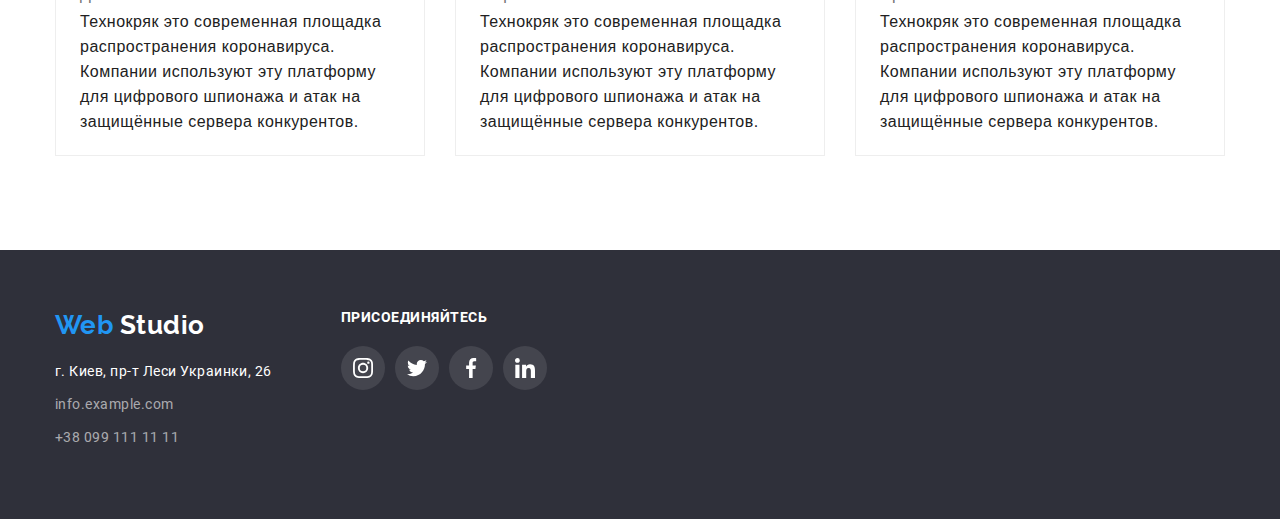
==== commit 863fb84d: "Добавляет svg и ховеры клиентам" ====
--- a/portfolio.html
+++ b/portfolio.html
@@ -32,21 +32,23 @@
             </nav>
             
             <ul class="nav__contacts list">
-                <li class="nav__contacts-item"> 
-                    
+                <li class="nav__contacts-item">
                     <a class="link nav__contacts-link" href="mailto:info@devstudio.com">
-                        <img src="./images/icons/envelope.svg" alt="envelope">
+                        <svg class="nav__contacts-icon" width=16 height=11.2>
+                            <use href='./images/sprite.svg#icon-envelope'></use>
+                        </svg>                        
                         info@devstudio.com
                     </a> 
                 </li>
                 <li class="nav__contacts-item">
-                    
                     <a class="link nav__contacts-link" href="tel:+380961111111">
-                        <img src="./images/icons/smartphone.svg" alt="smartphone">
+                        <svg class="nav__contacts-icon" width=10 height=15>
+                            <use href='./images/sprite.svg#icon-smartphone'></use>
+                        </svg> 
                         +38 096 111 11 11
                     </a>
                 </li>
-            </ul>                
+            </ul>
         </div>
         
     </header>          
@@ -316,22 +318,34 @@
                 </b>
                 <ul class="list social-links">
                     <li class="social-links__item">
-                        <a class="social-link footer__social-link social-link--instagramm" href="#" aria-label="Instagramm">
+                        <a class="social-link footer__social-link" href="#" aria-label="Instagramm">
+                            <svg class="social-link__icon">
+                                <use href="./images/sprite.svg#icon-instagram"></use>
+                            </svg>
                         </a>
                     </li>
                     <li class="social-links__item">
-                        <a class="social-link footer__social-link social-link--twitter" href="#" aria-label="Twitter">
+                        <a class="social-link footer__social-link" href="#" aria-label="Twitter">
+                            <svg class="social-link__icon">
+                                <use href="./images/sprite.svg#icon-twitter"></use>
+                            </svg>
                         </a>
                     </li>
                     <li class="social-links__item">
-                        <a class="social-link footer__social-link social-link--facebook" href="#" aria-label="Facebook">
+                        <a class="social-link footer__social-link" href="#" aria-label="Facebook">
+                            <svg class="social-link__icon">
+                                <use href="./images/sprite.svg#icon-facebook"></use>
+                            </svg>
                         </a>
                     </li>
                     <li class="social-links__item">
-                        <a class="social-link footer__social-link social-link--linkedin" href="#" aria-label="LinkedIn">
-                        </a>
-                    </li>
-                </ul>  
+                        <a class="social-link footer__social-link" href="#" aria-label="LinkedIn">
+                            <svg class="social-link__icon">
+                                <use href="./images/sprite.svg#icon-linkedin"></use>
+                            </svg>
+                        </a>
+                    </li>
+                </ul>
             </div>
         </div>
         
--- a/css/style.css
+++ b/css/style.css
@@ -126,13 +126,19 @@
 }
 
 .social-link {
-  display: block;
+  display: -webkit-box;
+  display: -ms-flexbox;
+  display: flex;
+  -webkit-box-pack: center;
+      -ms-flex-pack: center;
+          justify-content: center;
+  -webkit-box-align: center;
+      -ms-flex-align: center;
+          align-items: center;
   width: 44px;
   height: 44px;
   border-radius: 50%;
   background-color: var(--main-bg);
-  background-repeat: no-repeat;
-  background-position: center;
   color: var(--social-links);
 }
 
@@ -141,20 +147,10 @@
   background-color: var(--accent);
 }
 
-.social-link--instagramm {
-  background-image: url("../images/icons/instagram.svg");
-}
-
-.social-link--twitter {
-  background-image: url("../images/icons/twitter.svg");
-}
-
-.social-link--facebook {
-  background-image: url("../images/icons/facebook.svg");
-}
-
-.social-link--linkedin {
-  background-image: url("../images/icons/linkedin.svg");
+.social-link__icon {
+  width: 20px;
+  height: 20px;
+  fill: currentColor;
 }
 
 .logo {
@@ -280,22 +276,9 @@
   color: var(--secondary-text);
 }
 
-.nav__contacts-link::before {
-  content: '';
+.nav__contacts-icon {
   margin-right: 10px;
-  width: 20px;
-  height: 20px;
-  background-repeat: no-repeat;
-  background-size: contain;
-  background-position: center;
-}
-
-.nav__contacts-link--icon-envelope::before {
-  background-image: url(../images/icons/envelope.svg);
-}
-
-.nav__contacts-link--icon-tel::before {
-  background-image: url(../images/icons/smartphone.svg);
+  fill: currentColor;
 }
 
 /*HEADER END*/
@@ -341,31 +324,19 @@
   margin-right: 30px;
 }
 
-.features__list-item::before {
-  content: '';
-  display: block;
-  height: 120px;
+.features__svg-container {
+  display: -webkit-box;
+  display: -ms-flexbox;
+  display: flex;
+  padding: 25px 100px;
   background-color: var(--secondary-bg);
-  background-position: center;
-  background-repeat: no-repeat;
-  background-size: 70px;
   margin-bottom: 30px;
 }
 
-.features__list-item--icon-antenn::before {
-  background-image: url("../images/features/feature1.svg");
-}
-
-.features__list-item--icon-clock::before {
-  background-image: url("../images/features/feature2.svg");
-}
-
-.features__list-item--icon-diagramm::before {
-  background-image: url("../images/features/feature3.svg");
-}
-
-.features__list-item--icon-astronaut::before {
-  background-image: url("../images/features/feature4.svg");
+.features__item-icon {
+  height: 70px;
+  width: 70px;
+  color: currentColor;
 }
 
 .features__item-title {
@@ -491,11 +462,17 @@
           justify-content: center;
   width: 170px;
   height: 90px;
-  border: 1px solid #AFB1B8;
+  border: 1px solid var(--social-links);
+  color: var(--social-links);
 }
 
 .clients__link:hover {
-  color: accent;
+  color: var(--accent);
+  border: 1px solid var(--accent);
+}
+
+.clients__logo {
+  fill: currentColor;
 }
 
 /*MAIN END*/
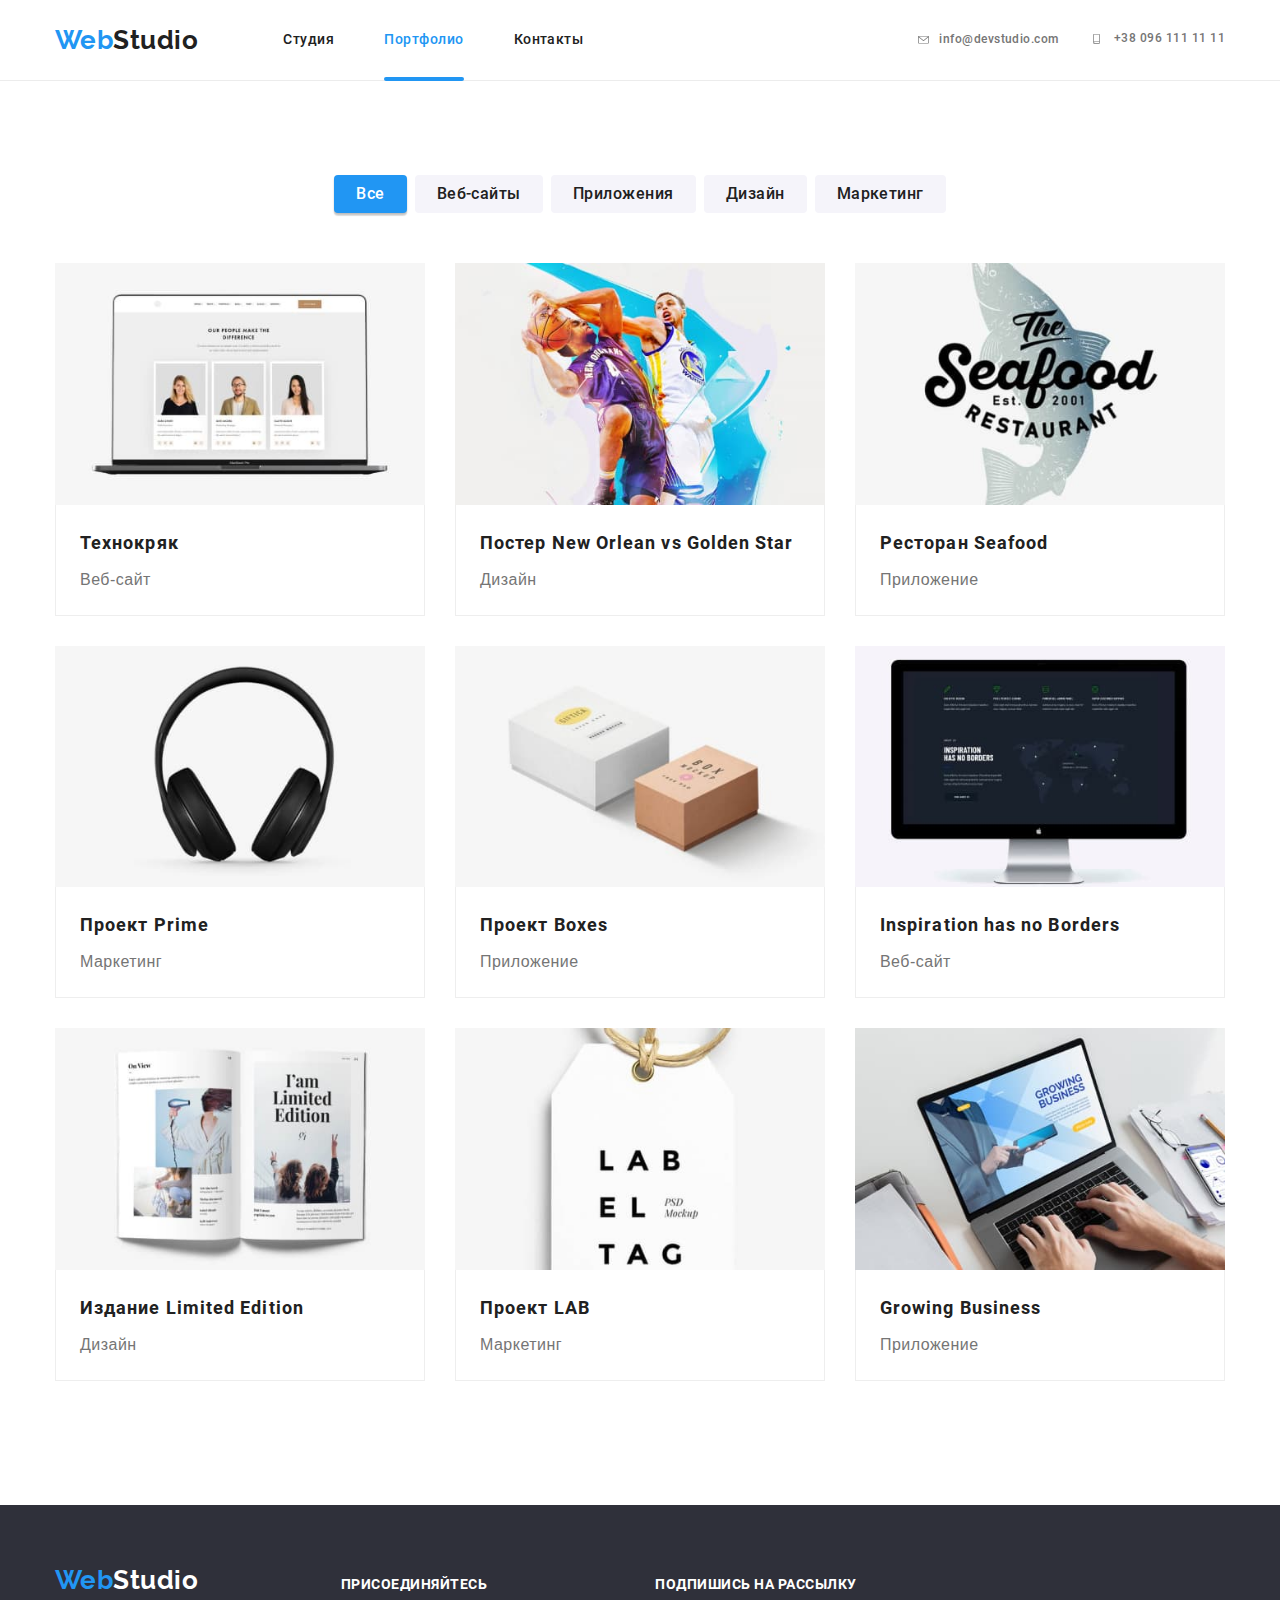
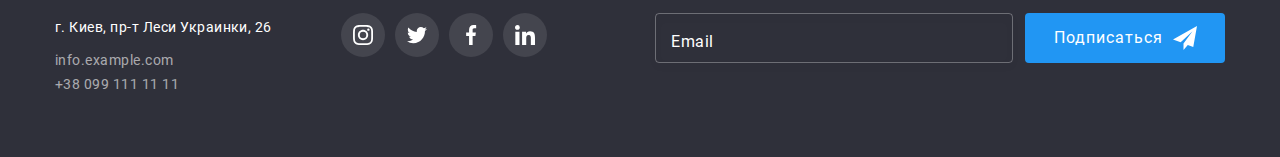
==== commit a1eac746: "Поправляет косяк в портфолио" ====
--- a/portfolio.html
+++ b/portfolio.html
@@ -5,351 +5,385 @@
     <meta name="viewport" content="width=device-width, initial-scale=1.0">
     <title>Web Studio</title>
 
-    <link rel="stylesheet" href="./css/normaliza.css">
-    <link rel="stylesheet" href="./css/style.css">
+    <link rel="stylesheet" href="./css/portfolio.min.css">
 </head>
 <body>
-    <!--Top Menu-->
-    <header class="header">           
-
-        <div class="nav container">
-            <a class="logo" href="./index.html">
+  <!--HEADER-->
+  <header class="header">
+    <div class="container top-menu">
+      <a class="logo" href="./index.html">
+          <span class="logo--accent">Web </span>Studio
+      </a>             
+      <div class="header__content">
+        <nav class="nav">
+          <ul class="nav__list list">
+            <li class="nav__list-item">
+              <a class="link nav__link" href="./index.html">Студия</a>
+            </li>
+            <li class="nav__list-item">
+              <a class="link nav__link nav__link--active" href="./portfolio.html">Портфолио</a>
+            </li>
+            <li class="nav__list-item">
+              <a class="link nav__link" href="#contacts">Контакты</a>
+            </li>
+          </ul>
+        </nav>
+        
+        <ul class="top-menu__contacts list">
+            <li class="top-menu__contacts-item">
+              <a class="link top-menu__contacts-link" href="mailto:info@devstudio.com">
+                <svg class="top-menu__contacts-icon icon--envelope">
+                  <use href='./images/sprite.svg#icon-envelope'></use>
+                </svg>                        
+                info@devstudio.com
+              </a> 
+            </li>
+            <li class="nav__contacts-item">
+              <a class="link top-menu__contacts-link" href="tel:+380961111111">
+                <svg class="top-menu__contacts-icon icon--phone">
+                  <use href='./images/sprite.svg#icon-smartphone'></use>
+                </svg> 
+                +38 096 111 11 11
+              </a>
+            </li>
+        </ul>
+      </div>
+      <button class="top-menu-btn">
+        <svg class="top-menu-btn__icon">
+          <use href="./images/sprite.svg#icon-mobile-menu"></use>
+        </svg>
+      </button>
+    </div>
+</header>      
+  <!--Header end-->     
+
+  <main class="section">
+      <h1 class="title--hidden">Портфолио</h1>
+
+          <!--Filters-->
+      <section class="filters">
+          <div class="container filters__content">
+              <h2 class="title--hidden">Фильтры</h2> <!--скрыть-->
+            
+              <div class="button-container">
+                <input class="filters__radio-btn" type="radio" 
+                id="filter-all" name="filter" checked>
+                <label class="filters__btn" for="filter-all" tabindex="0">Все</label> 
+              </div>
+              <div class="button-container">
+                <input class="filters__radio-btn" type="radio" 
+                id="filter-sites" name="filter">
+                <label class="filters__btn" for="filter-sites" tabindex="0">Веб-сайты</label>
+              </div>
+              <div class="button-container">
+                <input class="filters__radio-btn" type="radio" 
+                id="filter-apps" name="filter">
+                <label class="filters__btn" for="filter-apps"  tabindex="0">Приложения</label>
+              </div>
+              <div class="button-container">  
+                <input class="filters__radio-btn" type="radio" 
+                id="filter-design" name="filter">
+                <label class="filters__btn" for="filter-design"  tabindex="0">Дизайн</label>
+              </div>
+              <div class="button-container">
+                <input class="filters__radio-btn" type="radio" 
+                id="filter-marketing" name="filter">
+                <label class="filters__btn" for="filter-marketing"  tabindex="0">Маркетинг</label> 
+              </div>
+          </div>
+      </section>
+
+
+      <section class="projects">
+          <h2 class="sprojects__title title--hidden">Проекты</h2> <!--скрыть-->
+          <div class="container">            
+              <ul class="projects__list list">                
+                      <!--Project 1-->            
+                  <li class="projects__item" tabindex="0">                        
+                      <a class="projects__item-link" href="">
+                          <div class="projects__item-preview">               
+                              <img class="projects__item-img" src="./images/projects/project1.jpg" alt="Технокряк">
+                              <p class="projects__item-description">
+                                  Технокряк это современная площадка распространения коронавируса. 
+                                  Компании используют эту платформу для цифрового шпионажа и атак 
+                                  на защищённые сервера конкурентов.                                   
+                              </p>
+                          </div>
+                          <div class="projects__item-content">
+                              <h3 class="projects__item-title">
+                                  Технокряк
+                              </h3>
+                              <p class="projects__item-category">
+                                  Веб-сайт
+                              </p>                                
+                          </div>                            
+                      </a>
+                  </li>
+
+                  <!--Project 2-->
+                  <li class="projects__item" tabindex="0">
+                      <a class="projects__item-link" href="">
+                          <div class="projects__item-preview">
+                              <img class="projects__item-img" src="./images/projects/project2.jpg" alt="Постер New Orlean vs Golden Star">
+                              <p class="projects__item-description">
+                                  Технокряк это современная площадка распространения коронавируса. 
+                                  Компании используют эту платформу для цифрового шпионажа и атак 
+                                  на защищённые сервера конкурентов.
+                              </p>
+                          </div>
+                          <div class="projects__item-content">
+                              <h3 class="projects__item-title">
+                                  Постер New Orlean vs Golden Star
+                              </h3>
+                              <p class="projects__item-category">
+                                  Дизайн
+                              </p>                                
+                          </div>                            
+                      </a>
+                  </li>
+
+                  <!--Project 3-->
+                  <li class="projects__item" tabindex="0">
+                      <a class="projects__item-link" href="">
+                          <div class="projects__item-preview">
+                              <img class="projects__item-img" src="./images/projects/project3.jpg" alt="Ресторан Seafood">
+                              <p class="projects__item-description">
+                                  Технокряк это современная площадка распространения коронавируса. 
+                                  Компании используют эту платформу для цифрового шпионажа и атак 
+                                  на защищённые сервера конкурентов.
+                              </p>
+                          </div>
+                          <div class="projects__item-content">
+                              <h3 class="projects__item-title">
+                                  Ресторан Seafood
+                              </h3>
+                              <p class="projects__item-category">
+                                  Приложение
+                              </p>
+                              
+                          </div>                            
+                      </a>
+                  </li>
+
+                  <!--Project 4-->
+                  <li class="projects__item" tabindex="0">
+                      <a class="projects__item-link" href="">
+                          <div class="projects__item-preview">
+                              <img class="projects__item-img" src="./images/projects/project4.jpg" alt="Проект Prime"> 
+                              <p class="projects__item-description">
+                                  Технокряк это современная площадка распространения коронавируса. 
+                                  Компании используют эту платформу для цифрового шпионажа и атак 
+                                  на защищённые сервера конкурентов.
+                              </p>
+                          </div>
+                          <div class="projects__item-content">
+                              <h3 class="projects__item-title">
+                                  Проект Prime
+                              </h3>
+                              <p class="projects__item-category">
+                                  Маркетинг
+                              </p>
+                              
+                          </div>                            
+                      </a>
+                  </li>
+
+                  <!--Project 5-->
+                  <li class="projects__item" tabindex="0">             
+                      <a class="projects__item-link" href="">       
+                          <div class="projects__item-preview">
+                              <img class="projects__item-img" src="./images/projects/project5.jpg" alt="Проект Boxes">
+                              <p class="projects__item-description">
+                                  Технокряк это современная площадка распространения коронавируса. 
+                                  Компании используют эту платформу для цифрового шпионажа и атак 
+                                  на защищённые сервера конкурентов.
+                              </p>
+                          </div>
+                          <div class="projects__item-content">
+                              <h3 class="projects__item-title">
+                                  Проект Boxes
+                              </h3>
+                              <p class="projects__item-category">
+                                  Приложение
+                              </p>
+                              
+                          </div>                            
+                      </a>
+                  </li>
+
+                  <!--Project 6-->
+                  <li class="projects__item" tabindex="0">             
+                      <a class="projects__item-link" href="">       
+                          <div class="projects__item-preview">
+                              <img class="projects__item-img" src="./images/projects/project6.jpg" alt="Inspiration has no Borders">
+                              <p class="projects__item-description">
+                                  Технокряк это современная площадка распространения коронавируса. 
+                                  Компании используют эту платформу для цифрового шпионажа и атак 
+                                  на защищённые сервера конкурентов.
+                              </p>
+                          </div>
+                          <div class="projects__item-content">
+                              <h3 class="projects__item-title">
+                                  Inspiration has no Borders
+                              </h3>
+                              <p class="projects__item-category">
+                                  Веб-сайт
+                              </p>
+                              
+                          </div>                            
+                      </a>
+                  </li>
+
+                  <!--Project 7-->
+                  <li class="projects__item" tabindex="0">             
+                      <a class="projects__item-link" href="">       
+                          <div class="projects__item-preview">
+                              <img class="projects__item-img" src="./images/projects/project7.jpg" alt="Издание Limited Edition">
+                              <p class="projects__item-description">
+                                  Технокряк это современная площадка распространения коронавируса. 
+                                  Компании используют эту платформу для цифрового шпионажа и атак 
+                                  на защищённые сервера конкурентов.
+                              </p>
+                          </div>
+                          <div class="projects__item-content">
+                              <h3 class="projects__item-title">
+                                  Издание Limited Edition
+                              </h3>
+                              <p class="projects__item-category">
+                                  Дизайн
+                              </p>
+                              
+                          </div>                            
+                      </a>
+                  </li>
+
+                  <!--Project 8-->
+                  <li class="projects__item" tabindex="0">             
+                      <a class="projects__item-link" href="">       
+                          <div class="projects__item-preview">
+                              <img class="projects__item-img" src="./images/projects/project8.jpg" alt="Проект LAB">
+                              <p class="projects__item-description">
+                                  Технокряк это современная площадка распространения коронавируса. 
+                                  Компании используют эту платформу для цифрового шпионажа и атак 
+                                  на защищённые сервера конкурентов.
+                              </p>
+                          </div>
+                          <div class="projects__item-content">
+                              <h3 class="projects__item-title">
+                                  Проект LAB
+                              </h3>
+                              <p class="projects__item-category">
+                                  Маркетинг
+                              </p>                                
+                          </div>                            
+                      </a>
+                  </li>
+
+                  <!--Project 9-->
+                  <li class="projects__item" tabindex="0">             
+                      <a class="projects__item-link" href="">       
+                          <div class="projects__item-preview">
+                              <img class="projects__item-img" src="./images/projects/project9.jpg" alt="Growing Business">
+                              <p class="projects__item-description">
+                                  Технокряк это современная площадка распространения коронавируса. 
+                                  Компании используют эту платформу для цифрового шпионажа и атак 
+                                  на защищённые сервера конкурентов.
+                              </p>
+                          </div>
+                          <div class="projects__item-content">
+                              <h3 class="projects__item-title">
+                                  Growing Business
+                              </h3>
+                              <p class="projects__item-category">
+                                  Приложение
+                              </p>
+                          </div>                            
+                      </a>
+                  </li>
+              </ul>
+          </div>
+              
+      </section>
+  </main>
+
+
+  <!--Footer-->
+  <footer class="footer" id="contacts">
+    <div class="container footer__container">
+        <div class="footer__contacts-container">				
+            <a class="logo logo--inverse footer__logo" href="./index.html">
                 <span class="logo--accent">Web</span> Studio
-            </a>                
-            
-            <nav>
-                <ul class="nav__list list">
-                    <li class="nav__list-item">
-                        <a class="link nav__link" href="./index.html">Студия</a>
-                    </li>
-                    <li class="nav__list-item">
-                        <a class="link nav__link nav__link--active" href="./portfolio.html">Портфолио</a>
-                    </li>
-                    <li class="nav__list-item">
-                        <a class="link nav__link" href="#contacts">Контакты</a>
-                    </li>
-                </ul>
-            </nav>
-            
-            <ul class="nav__contacts list">
-                <li class="nav__contacts-item">
-                    <a class="link nav__contacts-link" href="mailto:info@devstudio.com">
-                        <svg class="nav__contacts-icon" width=16 height=11.2>
-                            <use href='./images/sprite.svg#icon-envelope'></use>
-                        </svg>                        
-                        info@devstudio.com
-                    </a> 
+            </a>
+            <address class="footer__address">
+              <p class="footer__contacts-item">
+                  г. Киев, пр-т Леси Украинки, 26          
+              </p>
+                <a class="footer__contacts-link" href="mailto:info.example.com">info.example.com</a>
+  
+                <a class="footer__contacts-link" href="tel:+380991111111"> +38 099 111 11 11</a>
+           
+          </address>
+        </div>
+        <div class="footer__social-links">
+            <b class="footer__action-text">
+                Присоединяйтесь
+            </b>
+            <ul class="list social-links">
+                <li class="social-links__item">
+                    <a class="social-link footer__social-link" href="#" aria-label="Instagramm">
+                        <svg class="social-link__icon">
+                            <use href="./images/sprite.svg#icon-instagram"></use>
+                        </svg>
+                    </a>
                 </li>
-                <li class="nav__contacts-item">
-                    <a class="link nav__contacts-link" href="tel:+380961111111">
-                        <svg class="nav__contacts-icon" width=10 height=15>
-                            <use href='./images/sprite.svg#icon-smartphone'></use>
-                        </svg> 
-                        +38 096 111 11 11
+                <li class="social-links__item">
+                    <a class="social-link footer__social-link" href="#" aria-label="Twitter">
+                        <svg class="social-link__icon">
+                            <use href="./images/sprite.svg#icon-twitter"></use>
+                        </svg>
+                    </a>
+                </li>
+                <li class="social-links__item">
+                    <a class="social-link footer__social-link" href="#" aria-label="Facebook">
+                        <svg class="social-link__icon">
+                            <use href="./images/sprite.svg#icon-facebook"></use>
+                        </svg>
+                    </a>
+                </li>
+                <li class="social-links__item">
+                    <a class="social-link footer__social-link" href="#" aria-label="LinkedIn">
+                        <svg class="social-link__icon">
+                            <use href="./images/sprite.svg#icon-linkedin"></use>
+                        </svg>
                     </a>
                 </li>
             </ul>
         </div>
-        
-    </header>          
-    <!--Header end-->
-
+        <form class="subscription-form">
+            <b class="footer__action-text">
+                Подпишись на рассылку
+            </b>
+            <div class="subscription-form__controls">
+  
+                <input type="email" id="subscriptionFormEmail"
+                class="subscription-form__email-input" 
+                name="subscriptionFormEmail" placeholder=" ">
+                <label class="subscription-form__email-label" 
+                 for="subscriptionFormEmail">Email</label>
+                
+  
+                <button class="subscription-form__btn">
+                    <span>Подписаться</span>
+                    <svg class="icon-send">
+                        <use href="./images/sprite.svg#icon-send"></use>
+                    </svg>                    
+                </button>
+            </div>
+        </form>
+    </div>
     
-
-    <main class="section--padding">
-        <h1 class="title--hidden">Портфолио</h1>
-
-            <!--Filters-->
-        <section class="filters">
-            <div class="container filters__content">
-                <h2 class="title--hidden">Фильтры</h2> <!--скрыть-->
-
-                <input class="filters__radio-btn" type="radio" 
-                id="filter-all" name="filter" checked>
-                <label class="btn filters__btn" for="filter-all">Все</label> 
-
-                <input class="filters__radio-btn" type="radio" 
-                id="filter-sites" name="filter">
-                <label class="btn filters__btn" for="filter-sites">Веб-сайты</label>
-
-                <input class="filters__radio-btn" type="radio" 
-                id="filter-apps" name="filter">
-                <label class="btn filters__btn" for="filter-apps">Приложения</label>
-
-                <input class="filters__radio-btn" type="radio" 
-                id="filter-design" name="filter">
-                <label class="btn filters__btn" for="filter-design">Дизайн</label>
-
-                <input class="filters__radio-btn" type="radio" 
-                id="filter-marketing" name="filter">
-                <label class="btn filters__btn" for="filter-marketing">Маркетинг</label> 
-            </div>
-        </section>
-
-
-        <section class="projects">
-            <h2 class="sprojects__title title--hidden">Проекты</h2> <!--скрыть-->
-            <div class="container">            
-                <ul class="projects__list list">                
-                        <!--Project 1-->            
-                    <li class="projects__item">
-                        <a class="projects__item-link" href="">
-                            <div class="projects__item-preview">               
-                                <img class="projects__item-img" src="../images/projects/project1.jpg" alt="Технокряк" width="370">
-                            </div>
-                            <div class="projects__item-content">
-                                <h3 class="projects__item-title">
-                                    Технокряк
-                                </h3>
-                                <p class="projects__item-category">
-                                    Веб-сайт
-                                </p>
-                                <p class="projects__item-description">
-                                    Технокряк это современная площадка распространения коронавируса. 
-                                    Компании используют эту платформу для цифрового шпионажа и атак 
-                                    на защищённые сервера конкурентов.
-                                </p>
-                            </div>                            
-                        </a>
-                    </li>
-
-                    <!--Project 2-->
-                    <li class="projects__item">
-                        <a class="projects__item-link" href="">
-                            <div class="projects__item-preview">
-                                <img class="projects__item-img" src="../images/projects/project2.jpg" alt="Постер New Orlean vs Golden Star" width="370">
-                            </div>
-                            <div class="projects__item-content">
-                                <h3 class="projects__item-title">
-                                    Постер New Orlean vs Golden Star
-                                </h3>
-                                <p class="projects__item-category">
-                                    Дизайн
-                                </p>
-                                <p class="projects__item-description">
-                                    Технокряк это современная площадка распространения коронавируса. 
-                                    Компании используют эту платформу для цифрового шпионажа и атак 
-                                    на защищённые сервера конкурентов.
-                                </p>
-                            </div>                            
-                        </a>
-                    </li>
-
-                    <!--Project 3-->
-                    <li class="projects__item">
-                        <a class="projects__item-link" href="">
-                            <div class="projects__item-preview">
-                                <img class="projects__item-img" src="../images/projects/project3.jpg" alt="Ресторан Seafood" width="370">
-                            </div>
-                            <div class="projects__item-content">
-                                <h3 class="projects__item-title">
-                                    Ресторан Seafood
-                                </h3>
-                                <p class="projects__item-category">
-                                    Приложение
-                                </p>
-                                <p class="projects__item-description">
-                                    Технокряк это современная площадка распространения коронавируса. 
-                                    Компании используют эту платформу для цифрового шпионажа и атак 
-                                    на защищённые сервера конкурентов.
-                                </p>
-                            </div>                            
-                        </a>
-                    </li>
-
-                    <!--Project 4-->
-                    <li class="projects__item">
-                        <a class="projects__item-link" href="">
-                            <div class="projects__item-preview">
-                                <img class="projects__item-img" src="../images/projects/project4.jpg" alt="Проект Prime" width="370"> 
-                            </div>
-                            <div class="projects__item-content">
-                                <h3 class="projects__item-title">
-                                    Проект Prime
-                                </h3>
-                                <p class="projects__item-category">
-                                    Маркетинг
-                                </p>
-                                <p class="projects__item-description">
-                                    Технокряк это современная площадка распространения коронавируса. 
-                                    Компании используют эту платформу для цифрового шпионажа и атак 
-                                    на защищённые сервера конкурентов.
-                                </p>
-                            </div>                            
-                        </a>
-                    </li>
-
-                    <!--Project 5-->
-                    <li class="projects__item">             
-                        <a class="projects__item-link" href="">       
-                            <div class="projects__item-preview">
-                                <img class="projects__item-img" src="../images/projects/project5.jpg" alt="Проект Boxes" width="370">
-                            </div>
-                            <div class="projects__item-content">
-                                <h3 class="projects__item-title">
-                                    Проект Boxes
-                                </h3>
-                                <p class="projects__item-category">
-                                    Приложение
-                                </p>
-                                <p class="projects__item-description">
-                                    Технокряк это современная площадка распространения коронавируса. 
-                                    Компании используют эту платформу для цифрового шпионажа и атак 
-                                    на защищённые сервера конкурентов.
-                                </p>
-                            </div>                            
-                        </a>
-                    </li>
-
-                    <!--Project 6-->
-                    <li class="projects__item">             
-                        <a class="projects__item-link" href="">       
-                            <div class="projects__item-preview">
-                                <img class="projects__item-img" src="../images/projects/project6.jpg" alt="Inspiration has no Borders" width="370">
-                            </div>
-                            <div class="projects__item-content">
-                                <h3 class="projects__item-title">
-                                    Inspiration has no Borders
-                                </h3>
-                                <p class="projects__item-category">
-                                    Веб-сайт
-                                </p>
-                                <p class="projects__item-description">
-                                    Технокряк это современная площадка распространения коронавируса. 
-                                    Компании используют эту платформу для цифрового шпионажа и атак 
-                                    на защищённые сервера конкурентов.
-                                </p>
-                            </div>                            
-                        </a>
-                    </li>
-
-                    <!--Project 7-->
-                    <li class="projects__item">             
-                        <a class="projects__item-link" href="">       
-                            <div class="projects__item-preview">
-                                <img class="projects__item-img" src="../images/projects/project7.jpg" alt="Издание Limited Edition" width="370">
-                            </div>
-                            <div class="projects__item-content">
-                                <h3 class="projects__item-title">
-                                    Издание Limited Edition
-                                </h3>
-                                <p class="projects__item-category">
-                                    Дизайн
-                                </p>
-                                <p class="projects__item-description">
-                                    Технокряк это современная площадка распространения коронавируса. 
-                                    Компании используют эту платформу для цифрового шпионажа и атак 
-                                    на защищённые сервера конкурентов.
-                                </p>
-                            </div>                            
-                        </a>
-                    </li>
-
-                    <!--Project 8-->
-                    <li class="projects__item">             
-                        <a class="projects__item-link" href="">       
-                            <div class="projects__item-preview">
-                                <img class="projects__item-img" src="../images/projects/project8.jpg" alt="Проект LAB" width="370">
-                            </div>
-                            <div class="projects__item-content">
-                                <h3 class="projects__item-title">
-                                    Проект LAB
-                                </h3>
-                                <p class="projects__item-category">
-                                    Маркетинг
-                                </p>
-                                <p class="projects__item-description">
-                                    Технокряк это современная площадка распространения коронавируса. 
-                                    Компании используют эту платформу для цифрового шпионажа и атак 
-                                    на защищённые сервера конкурентов.
-                                </p>
-                            </div>                            
-                        </a>
-                    </li>
-
-                    <!--Project 9-->
-                    <li class="projects__item">             
-                        <a class="projects__item-link" href="">       
-                            <div class="projects__item-preview">
-                                <img class="projects__item-img" src="../images/projects/project9.jpg" alt="Growing Business" width="370">
-                            </div>
-                            <div class="projects__item-content">
-                                <h3 class="projects__item-title">
-                                    Growing Business
-                                </h3>
-                                <p class="projects__item-category">
-                                    Приложение
-                                </p>
-                                <p class="projects__item-description">
-                                    Технокряк это современная площадка распространения коронавируса. 
-                                    Компании используют эту платформу для цифрового шпионажа и атак 
-                                    на защищённые сервера конкурентов.
-                                </p>
-                            </div>                            
-                        </a>
-                    </li>
-                </ul>
-            </div>
-                
-        </section>
-    </main>
-
-
-   <!--Footer-->
-   <footer class="footer" id="contacts">
-        <div class="container footer__container">
-            <div class="footer__contacts-container">				
-                <a class="logo logo--inverse footer__logo" href="./index.html">
-                    <span class="logo--accent">Web</span> Studio
-                </a>
-                <address class="footer__address footer__contacts-item">
-                    г. Киев, пр-т Леси Украинки, 26
-                </address>
-                <p class="footer__contacts-item">
-                    <a class="footer__contacts-link" href="mailto:info.example.com">info.example.com</a>
-                </p>
-                <p class="footer__contacts-item">
-                    <a class="footer__contacts-link" href="tel:+380991111111" class="footer__contacts-link" > +38 099 111 11 11</a>
-                </p>
-            </div>
-            <div class="footer__social-links">
-                <b class="footer__action-text">
-                    Присоединяйтесь
-                </b>
-                <ul class="list social-links">
-                    <li class="social-links__item">
-                        <a class="social-link footer__social-link" href="#" aria-label="Instagramm">
-                            <svg class="social-link__icon">
-                                <use href="./images/sprite.svg#icon-instagram"></use>
-                            </svg>
-                        </a>
-                    </li>
-                    <li class="social-links__item">
-                        <a class="social-link footer__social-link" href="#" aria-label="Twitter">
-                            <svg class="social-link__icon">
-                                <use href="./images/sprite.svg#icon-twitter"></use>
-                            </svg>
-                        </a>
-                    </li>
-                    <li class="social-links__item">
-                        <a class="social-link footer__social-link" href="#" aria-label="Facebook">
-                            <svg class="social-link__icon">
-                                <use href="./images/sprite.svg#icon-facebook"></use>
-                            </svg>
-                        </a>
-                    </li>
-                    <li class="social-links__item">
-                        <a class="social-link footer__social-link" href="#" aria-label="LinkedIn">
-                            <svg class="social-link__icon">
-                                <use href="./images/sprite.svg#icon-linkedin"></use>
-                            </svg>
-                        </a>
-                    </li>
-                </ul>
-            </div>
-        </div>
-        
-    </footer>
-    
+  </footer>
+
+  <script src="./js/mobile-sandwich.js"></script>
 </body>
-</html>
+</html>--- a/css/portfolio.min.css
+++ b/css/portfolio.min.css
@@ -0,0 +1,7 @@
+:root{--accent: #2196F3;--main-bg: #fff;--secondary-bg: #F5F4FA;--activity-title-bg: rgba(47, 48, 58, 0.8);--main-text: #212121;--secondary-text: #757575;--light-text: #ffffff;--social-links: #AFB1B8;--footer-contacts: rgba(255, 255, 255, 0.6);--footer-bg: #2F303A;--footer-social-bg: rgba(255, 255, 255, 0.1);--nav-underline: #ECECEC;--item-border: #EEEEEE}@font-face{font-family:"Raleway-Bold";src:url(../images/fonts/Raleway-Bold.ttf);font-style:normal;font-weight:700}@font-face{font-family:"Roboto-Bold";src:url(../images/fonts/Roboto-Bold.ttf);font-style:normal;font-weight:700}@font-face{font-family:"Roboto-Black";src:url(../images/fonts/Roboto-Black.ttf);font-style:normal;font-weight:900}@font-face{font-family:"Roboto-Medium";src:url(../images/fonts/Roboto-Medium.ttf);font-style:normal;font-weight:500}@font-face{font-family:"Roboto-Regular";src:url(../images/fonts/Roboto-Regular.ttf);font-style:normal;font-weight:400}/*! modern-normalize v0.7.0 | MIT License | https://github.com/sindresorhus/modern-normalize */*,*::before,*::after{-webkit-box-sizing:border-box;box-sizing:border-box}:root{-moz-tab-size:4;-o-tab-size:4;tab-size:4}html{line-height:1.15;-webkit-text-size-adjust:100%}body{margin:0}body{font-family:system-ui,-apple-system,"Segoe UI",Roboto,Helvetica,Arial,sans-serif,"Apple Color Emoji","Segoe UI Emoji"}hr{height:0}abbr[title]{-webkit-text-decoration:underline dotted;text-decoration:underline dotted}b,strong{font-weight:bolder}code,kbd,samp,pre{font-family:ui-monospace,+ SFMono-Regular,+ Consolas,+ 'Liberation Mono',+ Menlo,+ monospace;font-size:1em}small{font-size:80%}sub,sup{font-size:75%;line-height:0;position:relative;vertical-align:baseline}sub{bottom:-0.25em}sup{top:-0.5em}button,input,optgroup,select,textarea{font-family:inherit;font-size:100%;line-height:1.15;margin:0}button,select{text-transform:none}button,[type='button'],[type='reset'],[type='submit']{-webkit-appearance:button}button::-moz-focus-inner,[type='button']::-moz-focus-inner,[type='reset']::-moz-focus-inner,[type='submit']::-moz-focus-inner{border-style:none;padding:0}button:-moz-focusring,[type='button']:-moz-focusring,[type='reset']:-moz-focusring,[type='submit']:-moz-focusring{outline:1px dotted ButtonText}legend{padding:0}progress{vertical-align:baseline}[type='number']::-webkit-inner-spin-button,[type='number']::-webkit-outer-spin-button{height:auto}[type='search']{-webkit-appearance:textfield;outline-offset:-2px}[type='search']::-webkit-search-decoration{-webkit-appearance:none}::-webkit-file-upload-button{-webkit-appearance:button;font:inherit}summary{display:list-item}.filters__btn,.subscription-form__btn{display:block;font-size:16px;border:none;border-radius:4px}.filters__btn:hover,.subscription-form__btn:hover,.filters__btn:focus,.subscription-form__btn:focus{outline:none;cursor:pointer}.subscription-form__btn{color:var(--light-text);background-color:var(--accent);line-height:1.875;letter-spacing:0.06em}.top-menu__contacts-link,.nav__link{font-family:"Roboto-Medium", sans-serif;-webkit-transition:color 250ms cubic-bezier(0.4, 0, 0.2, 1);transition:color 250ms cubic-bezier(0.4, 0, 0.2, 1)}.top-menu__contacts-link:hover,.nav__link:hover,.top-menu__contacts-link:focus,.nav__link:focus{outline:none;border:none;color:var(--accent)}html{-webkit-box-sizing:border-box;box-sizing:border-box}*,*::before,*::after{-webkit-box-sizing:inherit;box-sizing:inherit}body{color:var(--main-text);background-color:var(--main-bg);font-family:"Roboto-Bold", sans-serif;letter-spacing:0.03em;padding-top:60px}@media screen and (min-width: 768px){body{padding-top:0}}h1,h2,h3,p{margin:0;pointer-events:none}a{text-decoration:none;color:var(--main-text)}a:hover{cursor:pointer}.container{padding-left:15px;padding-right:15px;margin-left:auto;margin-right:auto;width:100%}@media screen and (min-width: 480px){.container{width:480px}}@media screen and (min-width: 768px){.container{width:768px}}@media screen and (min-width: 1200px){.container{width:1200px}}.logo{display:-webkit-box;display:-ms-flexbox;display:flex;font-size:24px;line-height:1.19;font-family:"Raleway-Bold", sans-serif}@media screen and (min-width: 1200px){.logo{font-size:26px}}.logo--accent{color:var(--accent)}.logo--inverse{color:var(--light-text)}.is-hidden{opacity:0;pointer-events:none}.list{margin:0;padding:0;list-style:none;color:var(--main-text);display:-webkit-box;display:-ms-flexbox;display:flex;-webkit-box-orient:vertical;-webkit-box-direction:normal;-ms-flex-direction:column;flex-direction:column}@media screen and (min-width: 768px){.list{-webkit-box-orient:horizontal;-webkit-box-direction:normal;-ms-flex-direction:row;flex-direction:row;-ms-flex-wrap:wrap;flex-wrap:wrap}}.section{padding:60px 0}@media screen and (min-width: 1200px){.section{padding:94px 0}}.section__title{font-size:28px;line-height:1.18;text-align:center;margin-bottom:30px}@media screen and (min-width: 1200px){.section__title{font-size:36px;line-height:1.17;margin-bottom:50px}}.title--hidden{position:absolute !important;clip:rect(1px 1px 1px 1px);clip:rect(1px, 1px, 1px, 1px);padding:0 !important;border:0 !important;height:1px !important;width:1px !important;overflow:hidden}.item-title{font-size:14px;line-height:1.14}.social-links{-webkit-box-orient:horizontal;-webkit-box-direction:normal;-ms-flex-direction:row;flex-direction:row;-webkit-box-pack:center;-ms-flex-pack:center;justify-content:center}.social-links__item:not(:last-child){margin-right:10px}.social-link{display:-webkit-box;display:-ms-flexbox;display:flex;-webkit-box-pack:center;-ms-flex-pack:center;justify-content:center;-webkit-box-align:center;-ms-flex-align:center;align-items:center;width:44px;height:44px;border-radius:50%;background-color:var(--main-bg);color:var(--social-links);-webkit-transition:background-color 250ms cubic-bezier(0.4, 0, 0.2, 1),color 250ms cubic-bezier(0.4, 0, 0.2, 1);transition:background-color 250ms cubic-bezier(0.4, 0, 0.2, 1),color 250ms cubic-bezier(0.4, 0, 0.2, 1)}.social-link:hover,.social-link:focus{outline:none;border:none;color:var(--light-text);background-color:var(--accent)}.social-link__icon{width:20px;height:20px;fill:currentColor}.header{position:fixed;z-index:1;top:0px;width:100%;height:60px;display:-webkit-box;display:-ms-flexbox;display:flex;-webkit-box-pack:justify;-ms-flex-pack:justify;justify-content:space-between;-webkit-box-align:center;-ms-flex-align:center;align-items:center;background-color:var(--main-bg);border-bottom:1px solid var(--nav-underline)}@media screen and (min-width: 768px){.header{height:auto;position:static;-webkit-box-pack:start;-ms-flex-pack:start;justify-content:start}}.header__content{display:none}@media screen and (min-width: 768px){.header__content{display:-webkit-box;display:-ms-flexbox;display:flex;-webkit-box-align:center;-ms-flex-align:center;align-items:center;-webkit-box-pack:justify;-ms-flex-pack:justify;justify-content:space-between;width:100%}}.header__content--sticky{display:-webkit-box;display:-ms-flexbox;display:flex;-webkit-box-orient:vertical;-webkit-box-direction:normal;-ms-flex-direction:column;flex-direction:column;-webkit-box-pack:center;-ms-flex-pack:center;justify-content:center;-webkit-box-align:center;-ms-flex-align:center;align-items:center;position:absolute;background-color:var(--main-bg);top:60px;left:0;width:100%;padding-top:60px;padding-bottom:60px}@media screen and (min-width: 768px){.header__content--sticky{display:-webkit-box;display:-ms-flexbox;display:flex;-webkit-box-orient:horizontal;-webkit-box-direction:normal;-ms-flex-direction:row;flex-direction:row;-webkit-box-align:center;-ms-flex-align:center;align-items:center;-webkit-box-pack:justify;-ms-flex-pack:justify;justify-content:space-between;position:static;width:100%;padding-top:0;padding-bottom:0}}.top-menu{display:-webkit-box;display:-ms-flexbox;display:flex;-webkit-box-align:center;-ms-flex-align:center;align-items:center}.top-menu__contacts{display:-webkit-box;display:-ms-flexbox;display:flex;-webkit-box-orient:vertical;-webkit-box-direction:normal;-ms-flex-direction:column;flex-direction:column;-webkit-box-pack:center;-ms-flex-pack:center;justify-content:center}@media screen and (min-width: 1200px){.top-menu__contacts{margin-left:auto}}@media screen and (min-width: 1200px){.top-menu__contacts{-webkit-box-orient:horizontal;-webkit-box-direction:normal;-ms-flex-direction:row;flex-direction:row}}.top-menu__contacts-item:not(:last-child){margin-bottom:16px}@media screen and (min-width: 768px){.top-menu__contacts-item:not(:last-child){margin-bottom:10px}}@media screen and (min-width: 1200px){.top-menu__contacts-item:not(:last-child){margin-bottom:0;margin-right:30px}}.top-menu__contacts-link{display:-webkit-box;display:-ms-flexbox;display:flex;-webkit-box-align:center;-ms-flex-align:center;align-items:center;font-size:18px;color:var(--secondary-text)}@media screen and (min-width: 768px){.top-menu__contacts-link{font-size:12px}}.top-menu__contacts-icon{margin-right:10px;fill:currentColor}.icon--phone{width:15px;height:10px}@media screen and (min-width: 768px) and (max-width: 1200px){.icon--phone{width:10px;height:14px}}.icon--envelope{width:11px;height:16px}@media screen and (min-width: 768px) and (max-width: 1200px){.icon--envelope{width:14px;height:10px}}@media screen and (min-width: 768px){.nav__list{margin-left:81px}}@media screen and (min-width: 1200px){.nav__list{margin-left:85px}}.nav__list-item{display:-webkit-box;display:-ms-flexbox;display:flex;-webkit-box-pack:center;-ms-flex-pack:center;justify-content:center}.nav__list-item:not(:last-child){margin-bottom:40px}@media screen and (min-width: 768px){.nav__list-item:not(:last-child){margin-bottom:0;margin-right:50px}}.nav__list-item:last-child{margin-bottom:60px}@media screen and (min-width: 768px){.nav__list-item:last-child{margin-bottom:0}}.nav__link{position:relative;font-size:18px;line-height:1.17}@media screen and (min-width: 768px){.nav__link{font-size:14px;line-height:1.14;padding-top:32px;padding-bottom:32px}}.nav__link--active{color:var(--accent)}.nav__link--active::after{content:'';display:block;width:100%;height:4px;border-radius:2px;background-color:var(--accent);position:absolute;bottom:-8px}@media screen and (min-width: 768px){.nav__link--active::after{bottom:auto;top:77px}}.top-menu-btn{display:block;margin-left:auto;height:40px;width:40px;cursor:pointer;border:none;background-color:transparent}@media screen and (min-width: 768px){.top-menu-btn{display:none}}.top-menu-btn:hover,.top-menu-btn:focus{color:var(--accent);outline:none}.top-menu-btn__icon{width:40px;height:40px;fill:currentColor}.top-menu-btn__icon:focus{outline:none}.filters{margin-bottom:40px}@media screen and (min-width: 768px){.filters{margin-bottom:30px}}@media screen and (min-width: 768px){.filters{margin-bottom:50px}}.filters__content{display:-webkit-box;display:-ms-flexbox;display:flex;-ms-flex-wrap:wrap;flex-wrap:wrap;-webkit-box-pack:start;-ms-flex-pack:start;justify-content:start}@media screen and (min-width: 768px){.filters__content{-webkit-box-pack:center;-ms-flex-pack:center;justify-content:center}}.filters__radio-btn{width:0;height:0;margin:0}.filters__btn{padding:6px 22px;font-family:"Roboto-Medium", sans-serif;line-height:1.625;background-color:var(--secondary-bg);-webkit-transition:background-color 250ms cubic-bezier(0.4, 0, 0.2, 1),color 250ms cubic-bezier(0.4, 0, 0.2, 1);transition:background-color 250ms cubic-bezier(0.4, 0, 0.2, 1),color 250ms cubic-bezier(0.4, 0, 0.2, 1)}.filters__radio-btn:checked+.filters__btn,.filters__btn:hover,.filters__btn:focus{cursor:pointer;outline:none;background-color:var(--accent);color:var(--light-text);-webkit-box-shadow:0px 2px 2px rgba(0,0,0,0.12),0px 1px 2px rgba(0,0,0,0.08),0px 3px 1px rgba(0,0,0,0.1);box-shadow:0px 2px 2px rgba(0,0,0,0.12),0px 1px 2px rgba(0,0,0,0.08),0px 3px 1px rgba(0,0,0,0.1)}.button-container{display:-webkit-box;display:-ms-flexbox;display:flex}.button-container:not(:last-child){margin-right:8px;margin-bottom:15px}@media screen and (min-width: 400px){.button-container{min-width:-webkit-fit-content;min-width:-moz-fit-content;min-width:fit-content}.button-container:nth-last-child(2){margin-bottom:0}.button-container:not(:nth-last-child(-n+2)){margin-bottom:15px}}@media screen and (min-width: 768px){.button-container:not(:nth-last-child(-n+2)){margin-bottom:0}}.projects__list{-ms-flex-wrap:wrap;flex-wrap:wrap}.projects__item{width:100%;-webkit-transition:color 250ms cubic-bezier(0.4, 0, 0.2, 1),-webkit-box-shadow 250ms cubic-bezier(0.4, 0, 0.2, 1);transition:color 250ms cubic-bezier(0.4, 0, 0.2, 1),-webkit-box-shadow 250ms cubic-bezier(0.4, 0, 0.2, 1);transition:box-shadow 250ms cubic-bezier(0.4, 0, 0.2, 1),color 250ms cubic-bezier(0.4, 0, 0.2, 1);transition:box-shadow 250ms cubic-bezier(0.4, 0, 0.2, 1),color 250ms cubic-bezier(0.4, 0, 0.2, 1),-webkit-box-shadow 250ms cubic-bezier(0.4, 0, 0.2, 1)}.projects__item:hover,.projects__item:focus{-webkit-box-shadow:1px 4px 6px rgba(0,0,0,0.16),0px 4px 4px rgba(0,0,0,0.06),0px 1px 1px rgba(0,0,0,0.12);box-shadow:1px 4px 6px rgba(0,0,0,0.16),0px 4px 4px rgba(0,0,0,0.06),0px 1px 1px rgba(0,0,0,0.12)}.projects__item:not(:last-child){margin-bottom:30px}@media screen and (min-width: 768px){.projects__item{width:calc((100% - (2 - 1) * 30px) / 2)}.projects__item:not(:last-child){margin-bottom:0px}.projects__item:nth-child(odd){margin-right:30px}.projects__item:not(:nth-last-child(-n+2)){margin-bottom:30px}}@media screen and (min-width: 1200px){.projects__item{width:calc((100% - (3 - 1) * 30px) / 3)}.projects__item:nth-child(odd){margin-right:0px}.projects__item:not(:nth-child(3n)){margin-right:30px}.projects__item:not(:nth-last-child(-n+3)){margin-bottom:30px}}.projects__item-preview{position:relative}.projects__item-description{position:absolute;overflow:hidden;height:0;width:100%;bottom:0;padding:0;-webkit-transition:height 250ms cubic-bezier(0.4, 0, 0.2, 1),padding 250ms cubic-bezier(0.4, 0, 0.2, 1);transition:height 250ms cubic-bezier(0.4, 0, 0.2, 1),padding 250ms cubic-bezier(0.4, 0, 0.2, 1);background-color:rgba(33,150,243,0.9);color:var(--light-text);font-family:"Roboto-Normal", sans-serif;font-size:16px;line-height:1.56}.projects__item:hover .projects__item-description,.projects__item:focus .projects__item-description{height:100%;padding:63px 24px}.projects__item-img{display:block;width:100%}.projects__item-content{padding:20px 24px;border-bottom:1px solid var(--item-border);border-right:1px solid var(--item-border);border-left:1px solid var(--item-border)}.projects__item-title{font-size:18px;line-height:2;letter-spacing:0.06em;margin-bottom:4px}.projects__item-category{font-family:"Roboto-Normal", sans-serif;color:var(--secondary-text);font-size:16px;line-height:1.875}.footer{color:var(--light-text);font-family:"Roboto-Regular";font-size:14px;line-height:1.71;background-color:var(--footer-bg)}.footer__container{padding-top:60px;padding-bottom:60px;text-align:center}@media screen and (min-width: 768px){.footer__container{display:-webkit-box;display:-ms-flexbox;display:flex;-ms-flex-wrap:wrap;flex-wrap:wrap;-webkit-box-pack:center;-ms-flex-pack:center;justify-content:center}}@media screen and (min-width: 1200px){.footer__container{-webkit-box-pack:start;-ms-flex-pack:start;justify-content:start;-webkit-box-align:baseline;-ms-flex-align:baseline;align-items:baseline;text-align:left}}.footer__action-text{display:block;margin-bottom:20px;font-family:"Roboto-Bold";font-style:normal;text-transform:uppercase;line-height:1.14}.footer__logo{margin-bottom:20px;display:-webkit-box;display:-ms-flexbox;display:flex;-webkit-box-pack:center;-ms-flex-pack:center;justify-content:center}@media screen and (min-width: 1200px){.footer__logo{-webkit-box-pack:start;-ms-flex-pack:start;justify-content:start}}.footer__contacts-container{margin-bottom:60px}@media screen and (min-width: 768px){.footer__contacts-container{margin-right:165px}}@media screen and (min-width: 1200px){.footer__contacts-container{margin-bottom:0px;margin-right:69px}}.footer__contacts-item{margin-bottom:9px}.footer__address{font-style:normal}.footer__contacts-link{display:block;color:var(--footer-contacts)}.footer__social-links{margin-bottom:60px}@media screen and (min-width: 1200px){.footer__social-links{margin-bottom:0;margin-right:94px}}.footer__social-link{color:var(--light-text);background-color:var(--footer-social-bg)}@media screen and (min-width: 1200px){.subscription-form{margin-left:auto}}.subscription-form__controls{display:-webkit-box;display:-ms-flexbox;display:flex;-webkit-box-pack:center;-ms-flex-pack:center;justify-content:center;-ms-flex-wrap:wrap;flex-wrap:wrap;position:relative}@media screen and (min-width: 768px){.subscription-form__controls{width:450px}}@media screen and (min-width: 1200px){.subscription-form__controls{width:auto;-webkit-box-pack:start;-ms-flex-pack:start;justify-content:start}}.subscription-form__email-label{position:absolute;top:15px;left:16px;font-size:16px;-webkit-transition:color 250ms cubic-bezier(0.4, 0, 0.2, 1),-webkit-transform 250ms cubic-bezier(0.4, 0, 0.2, 1);transition:color 250ms cubic-bezier(0.4, 0, 0.2, 1),-webkit-transform 250ms cubic-bezier(0.4, 0, 0.2, 1);transition:color 250ms cubic-bezier(0.4, 0, 0.2, 1),transform 250ms cubic-bezier(0.4, 0, 0.2, 1);transition:color 250ms cubic-bezier(0.4, 0, 0.2, 1),transform 250ms cubic-bezier(0.4, 0, 0.2, 1),-webkit-transform 250ms cubic-bezier(0.4, 0, 0.2, 1)}.subscription-form__email-input:hover+.subscription-form__email-label,.subscription-form__email-input:focus+.subscription-form__email-label,.subscription-form__email-input:not(:placeholder-shown)+.subscription-form__email-label{color:var(--accent);-webkit-transform:translateY(-150%);transform:translateY(-150%)}.subscription-form__email-input{height:50px;width:100%;margin-bottom:20px;color:var(--light-text);font-family:"Roboto-Regular", sans-serif;font-size:16px;border:1px solid rgba(255,255,255,0.3);-webkit-filter:drop-shadow(0px 4px 4px rgba(0,0,0,0.15));filter:drop-shadow(0px 4px 4px rgba(0,0,0,0.15));border-radius:4px;background-color:transparent;-webkit-transition:border-color 250ms cubic-bezier(0.4, 0, 0.2, 1);transition:border-color 250ms cubic-bezier(0.4, 0, 0.2, 1)}@media screen and (min-width: 768px){.subscription-form__email-input{width:450px}}@media screen and (min-width: 1200px){.subscription-form__email-input{margin-bottom:0;margin-right:12px;width:358px}}.subscription-form__email-input:hover,.subscription-form__email-input:focus{outline:none;border-color:var(--accent)}.subscription-form__btn{display:-webkit-box;display:-ms-flexbox;display:flex;-webkit-box-align:center;-ms-flex-align:center;align-items:center;padding-top:10px;padding-bottom:10px;padding-left:29px;padding-right:28px}.icon-send{margin-left:10px;width:24px;height:24px;fill:currentColor}
+/*# sourceMappingURL=portfolio.min.css.map */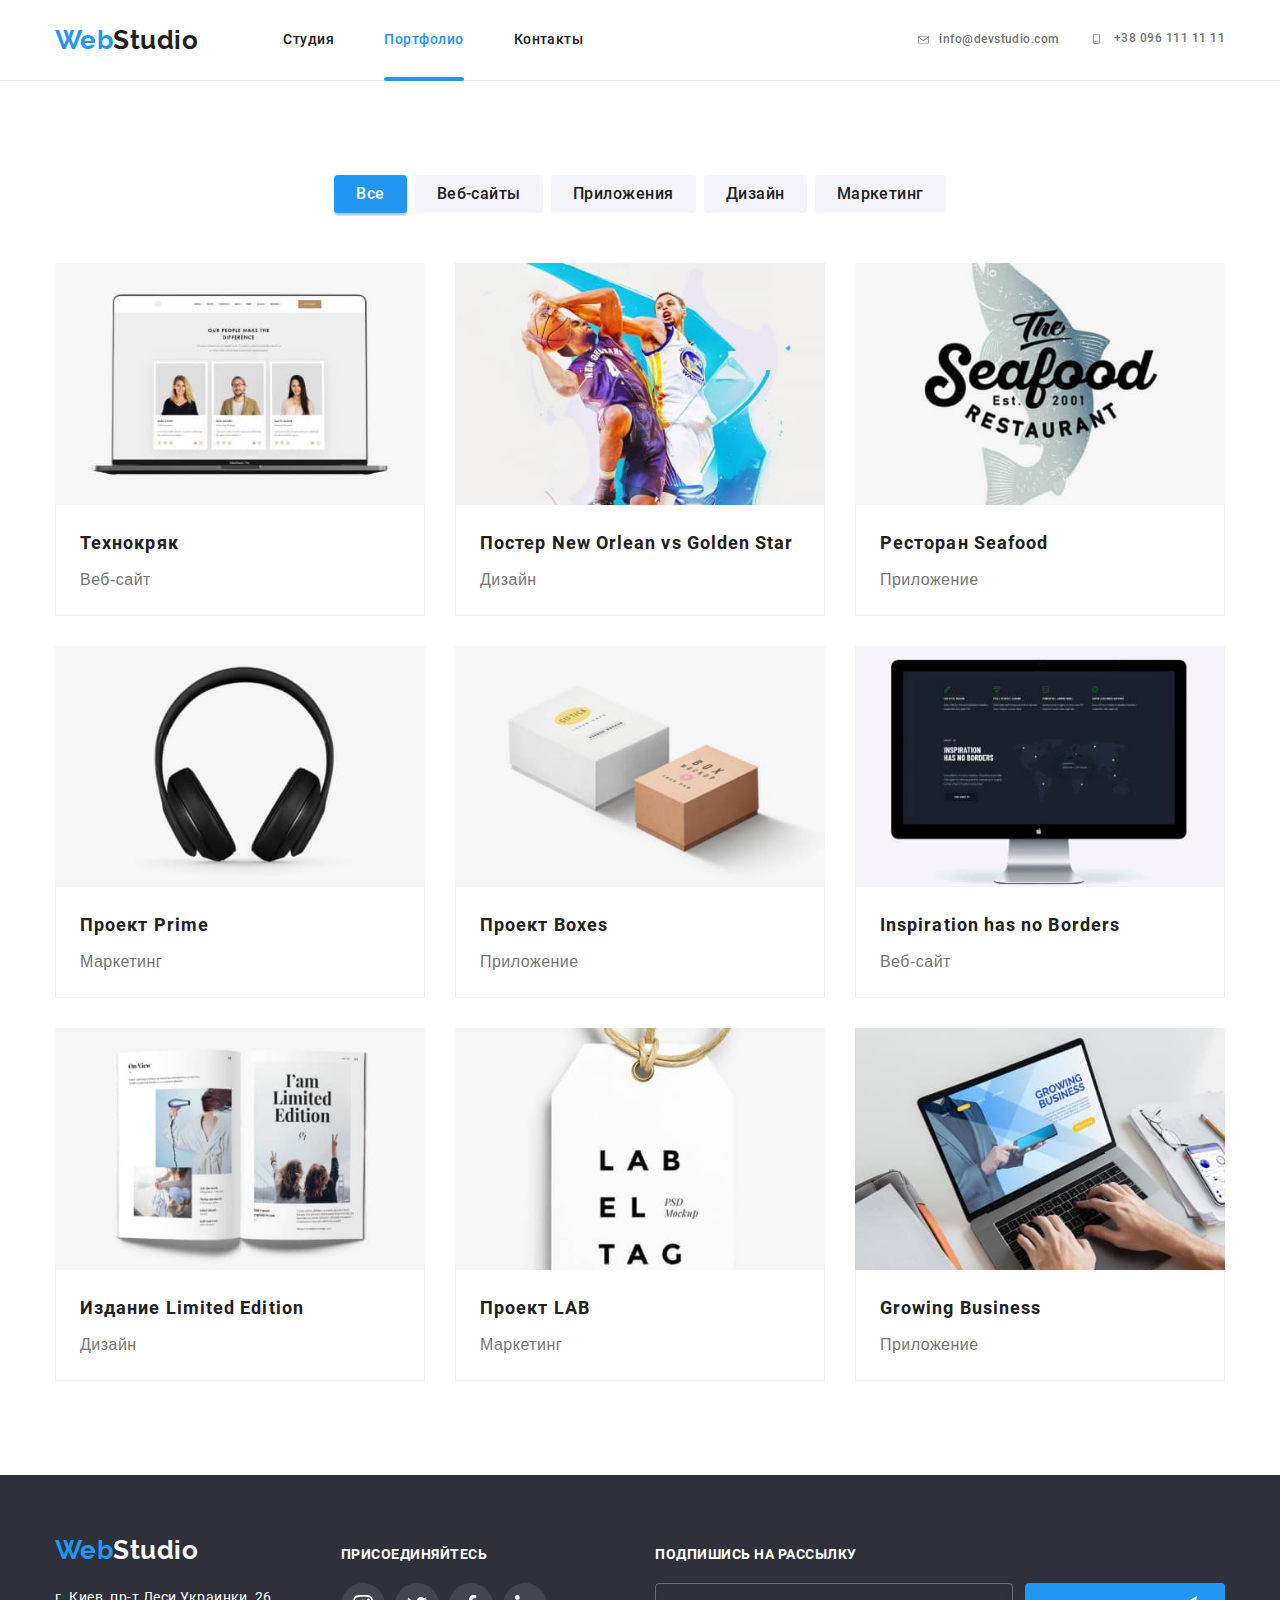
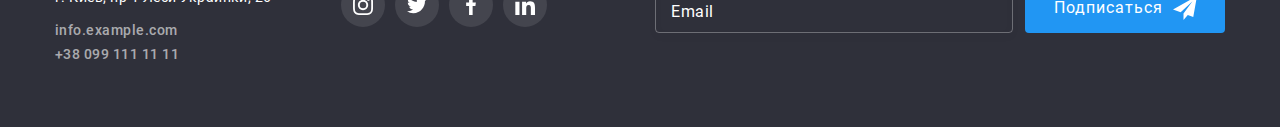
==== commit 7d762858: "переименовывает некоторые классы" ====
--- a/portfolio.html
+++ b/portfolio.html
@@ -58,12 +58,12 @@
   <!--Header end-->     
 
   <main class="section">
-      <h1 class="title--hidden">Портфолио</h1>
+      <h1 class="section__title--hidden">Портфолио</h1>
 
           <!--Filters-->
       <section class="filters">
           <div class="container filters__content">
-              <h2 class="title--hidden">Фильтры</h2> <!--скрыть-->
+              <h2 class="section__title--hidden">Фильтры</h2> <!--скрыть-->
             
               <div class="button-container">
                 <input class="filters__radio-btn" type="radio" 
@@ -93,9 +93,9 @@
           </div>
       </section>
 
-
+      <!-- PROJECTS SECTION -->
       <section class="projects">
-          <h2 class="sprojects__title title--hidden">Проекты</h2> <!--скрыть-->
+          <h2 class="section__title--hidden">Проекты</h2> <!--скрыть-->
           <div class="container">            
               <ul class="projects__list list">                
                       <!--Project 1-->            
--- a/css/portfolio.min.css
+++ b/css/portfolio.min.css
@@ -3,5 +3,5 @@
  Consolas,  'Liberation Mono',  Menlo,- monospace;font-size:1em}small{font-size:80%}sub,sup{font-size:75%;line-height:0;position:relative;vertical-align:baseline}sub{bottom:-0.25em}sup{top:-0.5em}button,input,optgroup,select,textarea{font-family:inherit;font-size:100%;line-height:1.15;margin:0}button,select{text-transform:none}button,[type='button'],[type='reset'],[type='submit']{-webkit-appearance:button}button::-moz-focus-inner,[type='button']::-moz-focus-inner,[type='reset']::-moz-focus-inner,[type='submit']::-moz-focus-inner{border-style:none;padding:0}button:-moz-focusring,[type='button']:-moz-focusring,[type='reset']:-moz-focusring,[type='submit']:-moz-focusring{outline:1px dotted ButtonText}legend{padding:0}progress{vertical-align:baseline}[type='number']::-webkit-inner-spin-button,[type='number']::-webkit-outer-spin-button{height:auto}[type='search']{-webkit-appearance:textfield;outline-offset:-2px}[type='search']::-webkit-search-decoration{-webkit-appearance:none}::-webkit-file-upload-button{-webkit-appearance:button;font:inherit}summary{display:list-item}.filters__btn,.subscription-form__btn{display:block;font-size:16px;border:none;border-radius:4px}.filters__btn:hover,.subscription-form__btn:hover,.filters__btn:focus,.subscription-form__btn:focus{outline:none;cursor:pointer}.subscription-form__btn{color:var(--light-text);background-color:var(--accent);line-height:1.875;letter-spacing:0.06em}.top-menu__contacts-link,.nav__link{font-family:"Roboto-Medium", sans-serif;-webkit-transition:color 250ms cubic-bezier(0.4, 0, 0.2, 1);transition:color 250ms cubic-bezier(0.4, 0, 0.2, 1)}.top-menu__contacts-link:hover,.nav__link:hover,.top-menu__contacts-link:focus,.nav__link:focus{outline:none;border:none;color:var(--accent)}html{-webkit-box-sizing:border-box;box-sizing:border-box}*,*::before,*::after{-webkit-box-sizing:inherit;box-sizing:inherit}body{color:var(--main-text);background-color:var(--main-bg);font-family:"Roboto-Bold", sans-serif;letter-spacing:0.03em;padding-top:60px}@media screen and (min-width: 768px){body{padding-top:0}}h1,h2,h3,p{margin:0;pointer-events:none}a{text-decoration:none;color:var(--main-text)}a:hover{cursor:pointer}.container{padding-left:15px;padding-right:15px;margin-left:auto;margin-right:auto;width:100%}@media screen and (min-width: 480px){.container{width:480px}}@media screen and (min-width: 768px){.container{width:768px}}@media screen and (min-width: 1200px){.container{width:1200px}}.logo{display:-webkit-box;display:-ms-flexbox;display:flex;font-size:24px;line-height:1.19;font-family:"Raleway-Bold", sans-serif}@media screen and (min-width: 1200px){.logo{font-size:26px}}.logo--accent{color:var(--accent)}.logo--inverse{color:var(--light-text)}.is-hidden{opacity:0;pointer-events:none}.list{margin:0;padding:0;list-style:none;color:var(--main-text);display:-webkit-box;display:-ms-flexbox;display:flex;-webkit-box-orient:vertical;-webkit-box-direction:normal;-ms-flex-direction:column;flex-direction:column}@media screen and (min-width: 768px){.list{-webkit-box-orient:horizontal;-webkit-box-direction:normal;-ms-flex-direction:row;flex-direction:row;-ms-flex-wrap:wrap;flex-wrap:wrap}}.section{padding:60px 0}@media screen and (min-width: 1200px){.section{padding:94px 0}}.section__title{font-size:28px;line-height:1.18;text-align:center;margin-bottom:30px}@media screen and (min-width: 1200px){.section__title{font-size:36px;line-height:1.17;margin-bottom:50px}}.title--hidden{position:absolute !important;clip:rect(1px 1px 1px 1px);clip:rect(1px, 1px, 1px, 1px);padding:0 !important;border:0 !important;height:1px !important;width:1px !important;overflow:hidden}.item-title{font-size:14px;line-height:1.14}.social-links{-webkit-box-orient:horizontal;-webkit-box-direction:normal;-ms-flex-direction:row;flex-direction:row;-webkit-box-pack:center;-ms-flex-pack:center;justify-content:center}.social-links__item:not(:last-child){margin-right:10px}.social-link{display:-webkit-box;display:-ms-flexbox;display:flex;-webkit-box-pack:center;-ms-flex-pack:center;justify-content:center;-webkit-box-align:center;-ms-flex-align:center;align-items:center;width:44px;height:44px;border-radius:50%;background-color:var(--main-bg);color:var(--social-links);-webkit-transition:background-color 250ms cubic-bezier(0.4, 0, 0.2, 1),color 250ms cubic-bezier(0.4, 0, 0.2, 1);transition:background-color 250ms cubic-bezier(0.4, 0, 0.2, 1),color 250ms cubic-bezier(0.4, 0, 0.2, 1)}.social-link:hover,.social-link:focus{outline:none;border:none;color:var(--light-text);background-color:var(--accent)}.social-link__icon{width:20px;height:20px;fill:currentColor}.header{position:fixed;z-index:1;top:0px;width:100%;height:60px;display:-webkit-box;display:-ms-flexbox;display:flex;-webkit-box-pack:justify;-ms-flex-pack:justify;justify-content:space-between;-webkit-box-align:center;-ms-flex-align:center;align-items:center;background-color:var(--main-bg);border-bottom:1px solid var(--nav-underline)}@media screen and (min-width: 768px){.header{height:auto;position:static;-webkit-box-pack:start;-ms-flex-pack:start;justify-content:start}}.header__content{display:none}@media screen and (min-width: 768px){.header__content{display:-webkit-box;display:-ms-flexbox;display:flex;-webkit-box-align:center;-ms-flex-align:center;align-items:center;-webkit-box-pack:justify;-ms-flex-pack:justify;justify-content:space-between;width:100%}}.header__content--sticky{display:-webkit-box;display:-ms-flexbox;display:flex;-webkit-box-orient:vertical;-webkit-box-direction:normal;-ms-flex-direction:column;flex-direction:column;-webkit-box-pack:center;-ms-flex-pack:center;justify-content:center;-webkit-box-align:center;-ms-flex-align:center;align-items:center;position:absolute;background-color:var(--main-bg);top:60px;left:0;width:100%;padding-top:60px;padding-bottom:60px}@media screen and (min-width: 768px){.header__content--sticky{display:-webkit-box;display:-ms-flexbox;display:flex;-webkit-box-orient:horizontal;-webkit-box-direction:normal;-ms-flex-direction:row;flex-direction:row;-webkit-box-align:center;-ms-flex-align:center;align-items:center;-webkit-box-pack:justify;-ms-flex-pack:justify;justify-content:space-between;position:static;width:100%;padding-top:0;padding-bottom:0}}.top-menu{display:-webkit-box;display:-ms-flexbox;display:flex;-webkit-box-align:center;-ms-flex-align:center;align-items:center}.top-menu__contacts{display:-webkit-box;display:-ms-flexbox;display:flex;-webkit-box-orient:vertical;-webkit-box-direction:normal;-ms-flex-direction:column;flex-direction:column;-webkit-box-pack:center;-ms-flex-pack:center;justify-content:center}@media screen and (min-width: 1200px){.top-menu__contacts{margin-left:auto}}@media screen and (min-width: 1200px){.top-menu__contacts{-webkit-box-orient:horizontal;-webkit-box-direction:normal;-ms-flex-direction:row;flex-direction:row}}.top-menu__contacts-item:not(:last-child){margin-bottom:16px}@media screen and (min-width: 768px){.top-menu__contacts-item:not(:last-child){margin-bottom:10px}}@media screen and (min-width: 1200px){.top-menu__contacts-item:not(:last-child){margin-bottom:0;margin-right:30px}}.top-menu__contacts-link{display:-webkit-box;display:-ms-flexbox;display:flex;-webkit-box-align:center;-ms-flex-align:center;align-items:center;font-size:18px;color:var(--secondary-text)}@media screen and (min-width: 768px){.top-menu__contacts-link{font-size:12px}}.top-menu__contacts-icon{margin-right:10px;fill:currentColor}.icon--phone{width:15px;height:10px}@media screen and (min-width: 768px) and (max-width: 1200px){.icon--phone{width:10px;height:14px}}.icon--envelope{width:11px;height:16px}@media screen and (min-width: 768px) and (max-width: 1200px){.icon--envelope{width:14px;height:10px}}@media screen and (min-width: 768px){.nav__list{margin-left:81px}}@media screen and (min-width: 1200px){.nav__list{margin-left:85px}}.nav__list-item{display:-webkit-box;display:-ms-flexbox;display:flex;-webkit-box-pack:center;-ms-flex-pack:center;justify-content:center}.nav__list-item:not(:last-child){margin-bottom:40px}@media screen and (min-width: 768px){.nav__list-item:not(:last-child){margin-bottom:0;margin-right:50px}}.nav__list-item:last-child{margin-bottom:60px}@media screen and (min-width: 768px){.nav__list-item:last-child{margin-bottom:0}}.nav__link{position:relative;font-size:18px;line-height:1.17}@media screen and (min-width: 768px){.nav__link{font-size:14px;line-height:1.14;padding-top:32px;padding-bottom:32px}}.nav__link--active{color:var(--accent)}.nav__link--active::after{content:'';display:block;width:100%;height:4px;border-radius:2px;background-color:var(--accent);position:absolute;bottom:-8px}@media screen and (min-width: 768px){.nav__link--active::after{bottom:auto;top:77px}}.top-menu-btn{display:block;margin-left:auto;height:40px;width:40px;cursor:pointer;border:none;background-color:transparent}@media screen and (min-width: 768px){.top-menu-btn{display:none}}.top-menu-btn:hover,.top-menu-btn:focus{color:var(--accent);outline:none}.top-menu-btn__icon{width:40px;height:40px;fill:currentColor}.top-menu-btn__icon:focus{outline:none}.filters{margin-bottom:40px}@media screen and (min-width: 768px){.filters{margin-bottom:30px}}@media screen and (min-width: 768px){.filters{margin-bottom:50px}}.filters__content{display:-webkit-box;display:-ms-flexbox;display:flex;-ms-flex-wrap:wrap;flex-wrap:wrap;-webkit-box-pack:start;-ms-flex-pack:start;justify-content:start}@media screen and (min-width: 768px){.filters__content{-webkit-box-pack:center;-ms-flex-pack:center;justify-content:center}}.filters__radio-btn{width:0;height:0;margin:0}.filters__btn{padding:6px 22px;font-family:"Roboto-Medium", sans-serif;line-height:1.625;background-color:var(--secondary-bg);-webkit-transition:background-color 250ms cubic-bezier(0.4, 0, 0.2, 1),color 250ms cubic-bezier(0.4, 0, 0.2, 1);transition:background-color 250ms cubic-bezier(0.4, 0, 0.2, 1),color 250ms cubic-bezier(0.4, 0, 0.2, 1)}.filters__radio-btn:checked+.filters__btn,.filters__btn:hover,.filters__btn:focus{cursor:pointer;outline:none;background-color:var(--accent);color:var(--light-text);-webkit-box-shadow:0px 2px 2px rgba(0,0,0,0.12),0px 1px 2px rgba(0,0,0,0.08),0px 3px 1px rgba(0,0,0,0.1);box-shadow:0px 2px 2px rgba(0,0,0,0.12),0px 1px 2px rgba(0,0,0,0.08),0px 3px 1px rgba(0,0,0,0.1)}.button-container{display:-webkit-box;display:-ms-flexbox;display:flex}.button-container:not(:last-child){margin-right:8px;margin-bottom:15px}@media screen and (min-width: 400px){.button-container{min-width:-webkit-fit-content;min-width:-moz-fit-content;min-width:fit-content}.button-container:nth-last-child(2){margin-bottom:0}.button-container:not(:nth-last-child(-n+2)){margin-bottom:15px}}@media screen and (min-width: 768px){.button-container:not(:nth-last-child(-n+2)){margin-bottom:0}}.projects__list{-ms-flex-wrap:wrap;flex-wrap:wrap}.projects__item{width:100%;-webkit-transition:color 250ms cubic-bezier(0.4, 0, 0.2, 1),-webkit-box-shadow 250ms cubic-bezier(0.4, 0, 0.2, 1);transition:color 250ms cubic-bezier(0.4, 0, 0.2, 1),-webkit-box-shadow 250ms cubic-bezier(0.4, 0, 0.2, 1);transition:box-shadow 250ms cubic-bezier(0.4, 0, 0.2, 1),color 250ms cubic-bezier(0.4, 0, 0.2, 1);transition:box-shadow 250ms cubic-bezier(0.4, 0, 0.2, 1),color 250ms cubic-bezier(0.4, 0, 0.2, 1),-webkit-box-shadow 250ms cubic-bezier(0.4, 0, 0.2, 1)}.projects__item:hover,.projects__item:focus{-webkit-box-shadow:1px 4px 6px rgba(0,0,0,0.16),0px 4px 4px rgba(0,0,0,0.06),0px 1px 1px rgba(0,0,0,0.12);box-shadow:1px 4px 6px rgba(0,0,0,0.16),0px 4px 4px rgba(0,0,0,0.06),0px 1px 1px rgba(0,0,0,0.12)}.projects__item:not(:last-child){margin-bottom:30px}@media screen and (min-width: 768px){.projects__item{width:calc((100% - (2 - 1) * 30px) / 2)}.projects__item:not(:last-child){margin-bottom:0px}.projects__item:nth-child(odd){margin-right:30px}.projects__item:not(:nth-last-child(-n+2)){margin-bottom:30px}}@media screen and (min-width: 1200px){.projects__item{width:calc((100% - (3 - 1) * 30px) / 3)}.projects__item:nth-child(odd){margin-right:0px}.projects__item:not(:nth-child(3n)){margin-right:30px}.projects__item:not(:nth-last-child(-n+3)){margin-bottom:30px}}.projects__item-preview{position:relative}.projects__item-description{position:absolute;overflow:hidden;height:0;width:100%;bottom:0;padding:0;-webkit-transition:height 250ms cubic-bezier(0.4, 0, 0.2, 1),padding 250ms cubic-bezier(0.4, 0, 0.2, 1);transition:height 250ms cubic-bezier(0.4, 0, 0.2, 1),padding 250ms cubic-bezier(0.4, 0, 0.2, 1);background-color:rgba(33,150,243,0.9);color:var(--light-text);font-family:"Roboto-Normal", sans-serif;font-size:16px;line-height:1.56}.projects__item:hover .projects__item-description,.projects__item:focus .projects__item-description{height:100%;padding:63px 24px}.projects__item-img{display:block;width:100%}.projects__item-content{padding:20px 24px;border-bottom:1px solid var(--item-border);border-right:1px solid var(--item-border);border-left:1px solid var(--item-border)}.projects__item-title{font-size:18px;line-height:2;letter-spacing:0.06em;margin-bottom:4px}.projects__item-category{font-family:"Roboto-Normal", sans-serif;color:var(--secondary-text);font-size:16px;line-height:1.875}.footer{color:var(--light-text);font-family:"Roboto-Regular";font-size:14px;line-height:1.71;background-color:var(--footer-bg)}.footer__container{padding-top:60px;padding-bottom:60px;text-align:center}@media screen and (min-width: 768px){.footer__container{display:-webkit-box;display:-ms-flexbox;display:flex;-ms-flex-wrap:wrap;flex-wrap:wrap;-webkit-box-pack:center;-ms-flex-pack:center;justify-content:center}}@media screen and (min-width: 1200px){.footer__container{-webkit-box-pack:start;-ms-flex-pack:start;justify-content:start;-webkit-box-align:baseline;-ms-flex-align:baseline;align-items:baseline;text-align:left}}.footer__action-text{display:block;margin-bottom:20px;font-family:"Roboto-Bold";font-style:normal;text-transform:uppercase;line-height:1.14}.footer__logo{margin-bottom:20px;display:-webkit-box;display:-ms-flexbox;display:flex;-webkit-box-pack:center;-ms-flex-pack:center;justify-content:center}@media screen and (min-width: 1200px){.footer__logo{-webkit-box-pack:start;-ms-flex-pack:start;justify-content:start}}.footer__contacts-container{margin-bottom:60px}@media screen and (min-width: 768px){.footer__contacts-container{margin-right:165px}}@media screen and (min-width: 1200px){.footer__contacts-container{margin-bottom:0px;margin-right:69px}}.footer__contacts-item{margin-bottom:9px}.footer__address{font-style:normal}.footer__contacts-link{display:block;color:var(--footer-contacts)}.footer__social-links{margin-bottom:60px}@media screen and (min-width: 1200px){.footer__social-links{margin-bottom:0;margin-right:94px}}.footer__social-link{color:var(--light-text);background-color:var(--footer-social-bg)}@media screen and (min-width: 1200px){.subscription-form{margin-left:auto}}.subscription-form__controls{display:-webkit-box;display:-ms-flexbox;display:flex;-webkit-box-pack:center;-ms-flex-pack:center;justify-content:center;-ms-flex-wrap:wrap;flex-wrap:wrap;position:relative}@media screen and (min-width: 768px){.subscription-form__controls{width:450px}}@media screen and (min-width: 1200px){.subscription-form__controls{width:auto;-webkit-box-pack:start;-ms-flex-pack:start;justify-content:start}}.subscription-form__email-label{position:absolute;top:15px;left:16px;font-size:16px;-webkit-transition:color 250ms cubic-bezier(0.4, 0, 0.2, 1),-webkit-transform 250ms cubic-bezier(0.4, 0, 0.2, 1);transition:color 250ms cubic-bezier(0.4, 0, 0.2, 1),-webkit-transform 250ms cubic-bezier(0.4, 0, 0.2, 1);transition:color 250ms cubic-bezier(0.4, 0, 0.2, 1),transform 250ms cubic-bezier(0.4, 0, 0.2, 1);transition:color 250ms cubic-bezier(0.4, 0, 0.2, 1),transform 250ms cubic-bezier(0.4, 0, 0.2, 1),-webkit-transform 250ms cubic-bezier(0.4, 0, 0.2, 1)}.subscription-form__email-input:hover+.subscription-form__email-label,.subscription-form__email-input:focus+.subscription-form__email-label,.subscription-form__email-input:not(:placeholder-shown)+.subscription-form__email-label{color:var(--accent);-webkit-transform:translateY(-150%);transform:translateY(-150%)}.subscription-form__email-input{height:50px;width:100%;margin-bottom:20px;color:var(--light-text);font-family:"Roboto-Regular", sans-serif;font-size:16px;border:1px solid rgba(255,255,255,0.3);-webkit-filter:drop-shadow(0px 4px 4px rgba(0,0,0,0.15));filter:drop-shadow(0px 4px 4px rgba(0,0,0,0.15));border-radius:4px;background-color:transparent;-webkit-transition:border-color 250ms cubic-bezier(0.4, 0, 0.2, 1);transition:border-color 250ms cubic-bezier(0.4, 0, 0.2, 1)}@media screen and (min-width: 768px){.subscription-form__email-input{width:450px}}@media screen and (min-width: 1200px){.subscription-form__email-input{margin-bottom:0;margin-right:12px;width:358px}}.subscription-form__email-input:hover,.subscription-form__email-input:focus{outline:none;border-color:var(--accent)}.subscription-form__btn{display:-webkit-box;display:-ms-flexbox;display:flex;-webkit-box-align:center;-ms-flex-align:center;align-items:center;padding-top:10px;padding-bottom:10px;padding-left:29px;padding-right:28px}.icon-send{margin-left:10px;width:24px;height:24px;fill:currentColor}
+ monospace;font-size:1em}small{font-size:80%}sub,sup{font-size:75%;line-height:0;position:relative;vertical-align:baseline}sub{bottom:-0.25em}sup{top:-0.5em}button,input,optgroup,select,textarea{font-family:inherit;font-size:100%;line-height:1.15;margin:0}button,select{text-transform:none}button,[type='button'],[type='reset'],[type='submit']{-webkit-appearance:button}button::-moz-focus-inner,[type='button']::-moz-focus-inner,[type='reset']::-moz-focus-inner,[type='submit']::-moz-focus-inner{border-style:none;padding:0}button:-moz-focusring,[type='button']:-moz-focusring,[type='reset']:-moz-focusring,[type='submit']:-moz-focusring{outline:1px dotted ButtonText}legend{padding:0}progress{vertical-align:baseline}[type='number']::-webkit-inner-spin-button,[type='number']::-webkit-outer-spin-button{height:auto}[type='search']{-webkit-appearance:textfield;outline-offset:-2px}[type='search']::-webkit-search-decoration{-webkit-appearance:none}::-webkit-file-upload-button{-webkit-appearance:button;font:inherit}summary{display:list-item}.filters__btn,.subscription-form__btn{display:block;font-size:16px;border:none;border-radius:4px}.filters__btn:hover,.subscription-form__btn:hover,.filters__btn:focus,.subscription-form__btn:focus{outline:none;cursor:pointer}.subscription-form__btn{color:var(--light-text);background-color:var(--accent);line-height:1.875;letter-spacing:0.06em}.top-menu__contacts-link,.nav__link,.footer__contacts-link{font-family:"Roboto-Medium", sans-serif;-webkit-transition:color 250ms cubic-bezier(0.4, 0, 0.2, 1);transition:color 250ms cubic-bezier(0.4, 0, 0.2, 1)}.top-menu__contacts-link:hover,.nav__link:hover,.footer__contacts-link:hover,.top-menu__contacts-link:focus,.nav__link:focus,.footer__contacts-link:focus{outline:none;border:none;color:var(--accent)}html{-webkit-box-sizing:border-box;box-sizing:border-box}*,*::before,*::after{-webkit-box-sizing:inherit;box-sizing:inherit}body{color:var(--main-text);background-color:var(--main-bg);font-family:"Roboto-Bold", sans-serif;letter-spacing:0.03em;padding-top:60px}@media screen and (min-width: 768px){body{padding-top:0}}h1,h2,h3,p{margin:0;pointer-events:none}a{text-decoration:none;color:var(--main-text)}a:hover{cursor:pointer}.container{padding-left:15px;padding-right:15px;margin-left:auto;margin-right:auto;width:100%}@media screen and (min-width: 480px){.container{width:480px}}@media screen and (min-width: 768px){.container{width:768px}}@media screen and (min-width: 1200px){.container{width:1200px}}.logo{display:-webkit-box;display:-ms-flexbox;display:flex;font-size:24px;line-height:1.19;font-family:"Raleway-Bold", sans-serif}@media screen and (min-width: 1200px){.logo{font-size:26px}}.logo--accent{color:var(--accent)}.logo--inverse{color:var(--light-text)}.is-hidden{opacity:0;pointer-events:none}.list{margin:0;padding:0;list-style:none;color:var(--main-text);display:-webkit-box;display:-ms-flexbox;display:flex;-webkit-box-orient:vertical;-webkit-box-direction:normal;-ms-flex-direction:column;flex-direction:column}@media screen and (min-width: 768px){.list{-webkit-box-orient:horizontal;-webkit-box-direction:normal;-ms-flex-direction:row;flex-direction:row;-ms-flex-wrap:wrap;flex-wrap:wrap}}.section{padding:60px 0}@media screen and (min-width: 1200px){.section{padding:94px 0}}.section__title{font-size:28px;line-height:1.18;text-align:center;margin-bottom:30px}@media screen and (min-width: 1200px){.section__title{font-size:36px;line-height:1.17;margin-bottom:50px}}.section__title--hidden{position:absolute !important;clip:rect(1px 1px 1px 1px);clip:rect(1px, 1px, 1px, 1px);padding:0 !important;border:0 !important;height:1px !important;width:1px !important;overflow:hidden}.item-title{font-size:14px;line-height:1.14}.social-links{-webkit-box-orient:horizontal;-webkit-box-direction:normal;-ms-flex-direction:row;flex-direction:row;-webkit-box-pack:center;-ms-flex-pack:center;justify-content:center}.social-links__item:not(:last-child){margin-right:10px}.social-link{display:-webkit-box;display:-ms-flexbox;display:flex;-webkit-box-pack:center;-ms-flex-pack:center;justify-content:center;-webkit-box-align:center;-ms-flex-align:center;align-items:center;width:44px;height:44px;border-radius:50%;background-color:var(--main-bg);color:var(--social-links);-webkit-transition:background-color 250ms cubic-bezier(0.4, 0, 0.2, 1),color 250ms cubic-bezier(0.4, 0, 0.2, 1);transition:background-color 250ms cubic-bezier(0.4, 0, 0.2, 1),color 250ms cubic-bezier(0.4, 0, 0.2, 1)}.social-link:hover,.social-link:focus{outline:none;border:none;color:var(--light-text);background-color:var(--accent)}.social-link__icon{width:20px;height:20px;fill:currentColor}.header{position:fixed;z-index:1;top:0px;width:100%;height:60px;display:-webkit-box;display:-ms-flexbox;display:flex;-webkit-box-pack:justify;-ms-flex-pack:justify;justify-content:space-between;-webkit-box-align:center;-ms-flex-align:center;align-items:center;background-color:var(--main-bg);border-bottom:1px solid var(--nav-underline)}@media screen and (min-width: 768px){.header{height:auto;position:static;-webkit-box-pack:start;-ms-flex-pack:start;justify-content:start}}.header__content{display:none}@media screen and (min-width: 768px){.header__content{display:-webkit-box;display:-ms-flexbox;display:flex;-webkit-box-align:center;-ms-flex-align:center;align-items:center;-webkit-box-pack:justify;-ms-flex-pack:justify;justify-content:space-between;width:100%}}.header__content--sticky{display:-webkit-box;display:-ms-flexbox;display:flex;-webkit-box-orient:vertical;-webkit-box-direction:normal;-ms-flex-direction:column;flex-direction:column;-webkit-box-pack:center;-ms-flex-pack:center;justify-content:center;-webkit-box-align:center;-ms-flex-align:center;align-items:center;position:absolute;background-color:var(--main-bg);top:60px;left:0;width:100%;padding-top:60px;padding-bottom:60px}@media screen and (min-width: 768px){.header__content--sticky{display:-webkit-box;display:-ms-flexbox;display:flex;-webkit-box-orient:horizontal;-webkit-box-direction:normal;-ms-flex-direction:row;flex-direction:row;-webkit-box-align:center;-ms-flex-align:center;align-items:center;-webkit-box-pack:justify;-ms-flex-pack:justify;justify-content:space-between;position:static;width:100%;padding-top:0;padding-bottom:0}}.top-menu{display:-webkit-box;display:-ms-flexbox;display:flex;-webkit-box-align:center;-ms-flex-align:center;align-items:center}.top-menu__contacts{display:-webkit-box;display:-ms-flexbox;display:flex;-webkit-box-orient:vertical;-webkit-box-direction:normal;-ms-flex-direction:column;flex-direction:column;-webkit-box-pack:center;-ms-flex-pack:center;justify-content:center}@media screen and (min-width: 1200px){.top-menu__contacts{margin-left:auto}}@media screen and (min-width: 1200px){.top-menu__contacts{-webkit-box-orient:horizontal;-webkit-box-direction:normal;-ms-flex-direction:row;flex-direction:row}}.top-menu__contacts-item:not(:last-child){margin-bottom:16px}@media screen and (min-width: 768px){.top-menu__contacts-item:not(:last-child){margin-bottom:10px}}@media screen and (min-width: 1200px){.top-menu__contacts-item:not(:last-child){margin-bottom:0;margin-right:30px}}.top-menu__contacts-link{display:-webkit-box;display:-ms-flexbox;display:flex;-webkit-box-align:center;-ms-flex-align:center;align-items:center;font-size:18px;color:var(--secondary-text)}@media screen and (min-width: 768px){.top-menu__contacts-link{font-size:12px}}.top-menu__contacts-icon{margin-right:10px;fill:currentColor}.icon--phone{width:15px;height:10px}@media screen and (min-width: 768px) and (max-width: 1200px){.icon--phone{width:10px;height:14px}}.icon--envelope{width:11px;height:16px}@media screen and (min-width: 768px) and (max-width: 1200px){.icon--envelope{width:14px;height:10px}}@media screen and (min-width: 768px){.nav__list{margin-left:81px}}@media screen and (min-width: 1200px){.nav__list{margin-left:85px}}.nav__list-item{display:-webkit-box;display:-ms-flexbox;display:flex;-webkit-box-pack:center;-ms-flex-pack:center;justify-content:center}.nav__list-item:not(:last-child){margin-bottom:40px}@media screen and (min-width: 768px){.nav__list-item:not(:last-child){margin-bottom:0;margin-right:50px}}.nav__list-item:last-child{margin-bottom:60px}@media screen and (min-width: 768px){.nav__list-item:last-child{margin-bottom:0}}.nav__link{position:relative;font-size:18px;line-height:1.17}@media screen and (min-width: 768px){.nav__link{font-size:14px;line-height:1.14;padding-top:32px;padding-bottom:32px}}.nav__link--active{color:var(--accent)}.nav__link--active::after{content:'';display:block;width:100%;height:4px;border-radius:2px;background-color:var(--accent);position:absolute;bottom:-8px}@media screen and (min-width: 768px){.nav__link--active::after{bottom:auto;top:77px}}.top-menu-btn{display:block;margin-left:auto;height:40px;width:40px;cursor:pointer;border:none;background-color:transparent}@media screen and (min-width: 768px){.top-menu-btn{display:none}}.top-menu-btn:hover,.top-menu-btn:focus{color:var(--accent);outline:none}.top-menu-btn__icon{width:40px;height:40px;fill:currentColor}.top-menu-btn__icon:focus{outline:none}.filters{margin-bottom:40px}@media screen and (min-width: 768px){.filters{margin-bottom:30px}}@media screen and (min-width: 768px){.filters{margin-bottom:50px}}.filters__content{display:-webkit-box;display:-ms-flexbox;display:flex;-ms-flex-wrap:wrap;flex-wrap:wrap;-webkit-box-pack:start;-ms-flex-pack:start;justify-content:start}@media screen and (min-width: 768px){.filters__content{-webkit-box-pack:center;-ms-flex-pack:center;justify-content:center}}.filters__radio-btn{width:0;height:0;margin:0}.filters__btn{padding:6px 22px;font-family:"Roboto-Medium", sans-serif;line-height:1.625;background-color:var(--secondary-bg);-webkit-transition:background-color 250ms cubic-bezier(0.4, 0, 0.2, 1),color 250ms cubic-bezier(0.4, 0, 0.2, 1);transition:background-color 250ms cubic-bezier(0.4, 0, 0.2, 1),color 250ms cubic-bezier(0.4, 0, 0.2, 1)}.filters__radio-btn:checked+.filters__btn,.filters__btn:hover,.filters__btn:focus{cursor:pointer;outline:none;background-color:var(--accent);color:var(--light-text);-webkit-box-shadow:0px 2px 2px rgba(0,0,0,0.12),0px 1px 2px rgba(0,0,0,0.08),0px 3px 1px rgba(0,0,0,0.1);box-shadow:0px 2px 2px rgba(0,0,0,0.12),0px 1px 2px rgba(0,0,0,0.08),0px 3px 1px rgba(0,0,0,0.1)}.button-container{display:-webkit-box;display:-ms-flexbox;display:flex}.button-container:not(:last-child){margin-right:8px;margin-bottom:15px}@media screen and (min-width: 400px){.button-container{min-width:-webkit-fit-content;min-width:-moz-fit-content;min-width:fit-content}.button-container:nth-last-child(2){margin-bottom:0}.button-container:not(:nth-last-child(-n+2)){margin-bottom:15px}}@media screen and (min-width: 768px){.button-container:not(:nth-last-child(-n+2)){margin-bottom:0}}.projects__list{-ms-flex-wrap:wrap;flex-wrap:wrap}.projects__item{width:100%;-webkit-transition:color 250ms cubic-bezier(0.4, 0, 0.2, 1),-webkit-box-shadow 250ms cubic-bezier(0.4, 0, 0.2, 1);transition:color 250ms cubic-bezier(0.4, 0, 0.2, 1),-webkit-box-shadow 250ms cubic-bezier(0.4, 0, 0.2, 1);transition:box-shadow 250ms cubic-bezier(0.4, 0, 0.2, 1),color 250ms cubic-bezier(0.4, 0, 0.2, 1);transition:box-shadow 250ms cubic-bezier(0.4, 0, 0.2, 1),color 250ms cubic-bezier(0.4, 0, 0.2, 1),-webkit-box-shadow 250ms cubic-bezier(0.4, 0, 0.2, 1)}.projects__item:hover,.projects__item:focus{-webkit-box-shadow:1px 4px 6px rgba(0,0,0,0.16),0px 4px 4px rgba(0,0,0,0.06),0px 1px 1px rgba(0,0,0,0.12);box-shadow:1px 4px 6px rgba(0,0,0,0.16),0px 4px 4px rgba(0,0,0,0.06),0px 1px 1px rgba(0,0,0,0.12)}.projects__item:not(:last-child){margin-bottom:30px}@media screen and (min-width: 768px){.projects__item{width:calc((100% - (2 - 1) * 30px) / 2)}.projects__item:not(:last-child){margin-bottom:0px}.projects__item:nth-child(odd){margin-right:30px}.projects__item:not(:nth-last-child(-n+2)){margin-bottom:30px}}@media screen and (min-width: 1200px){.projects__item{width:calc((100% - (3 - 1) * 30px) / 3)}.projects__item:nth-child(odd){margin-right:0px}.projects__item:not(:nth-last-child(-n+2)){margin-bottom:0px}.projects__item:not(:nth-child(3n)){margin-right:30px}.projects__item:not(:nth-last-child(-n+3)){margin-bottom:30px}}.projects__item-preview{position:relative}.projects__item-description{position:absolute;overflow:hidden;height:0;width:100%;bottom:0;padding:0;-webkit-transition:height 250ms cubic-bezier(0.4, 0, 0.2, 1),padding 250ms cubic-bezier(0.4, 0, 0.2, 1);transition:height 250ms cubic-bezier(0.4, 0, 0.2, 1),padding 250ms cubic-bezier(0.4, 0, 0.2, 1);background-color:rgba(33,150,243,0.9);color:var(--light-text);font-family:"Roboto-Normal", sans-serif;font-size:16px;line-height:1.56}.projects__item:hover .projects__item-description,.projects__item:focus .projects__item-description{height:100%;padding:63px 24px}.projects__item-img{display:block;width:100%}.projects__item-content{padding:20px 24px;border-bottom:1px solid var(--item-border);border-right:1px solid var(--item-border);border-left:1px solid var(--item-border)}.projects__item-title{font-size:18px;line-height:2;letter-spacing:0.06em;margin-bottom:4px}.projects__item-category{font-family:"Roboto-Normal", sans-serif;color:var(--secondary-text);font-size:16px;line-height:1.875}.footer{color:var(--light-text);font-family:"Roboto-Regular";font-size:14px;line-height:1.71;background-color:var(--footer-bg)}.footer__container{padding-top:60px;padding-bottom:60px;text-align:center}@media screen and (min-width: 768px){.footer__container{display:-webkit-box;display:-ms-flexbox;display:flex;-ms-flex-wrap:wrap;flex-wrap:wrap;-webkit-box-pack:center;-ms-flex-pack:center;justify-content:center}}@media screen and (min-width: 1200px){.footer__container{-webkit-box-pack:start;-ms-flex-pack:start;justify-content:start;-webkit-box-align:baseline;-ms-flex-align:baseline;align-items:baseline;text-align:left}}.footer__action-text{display:block;margin-bottom:20px;font-family:"Roboto-Bold";font-style:normal;text-transform:uppercase;line-height:1.14}.footer__logo{margin-bottom:20px;display:-webkit-box;display:-ms-flexbox;display:flex;-webkit-box-pack:center;-ms-flex-pack:center;justify-content:center}@media screen and (min-width: 1200px){.footer__logo{-webkit-box-pack:start;-ms-flex-pack:start;justify-content:start}}.footer__contacts-container{margin-bottom:60px}@media screen and (min-width: 768px){.footer__contacts-container{margin-right:165px}}@media screen and (min-width: 1200px){.footer__contacts-container{margin-bottom:0px;margin-right:69px}}.footer__contacts-item{margin-bottom:9px}.footer__address{font-style:normal}.footer__contacts-link{display:block;color:var(--footer-contacts)}.footer__social-links{margin-bottom:60px}@media screen and (min-width: 1200px){.footer__social-links{margin-bottom:0;margin-right:94px}}.footer__social-link{color:var(--light-text);background-color:var(--footer-social-bg)}@media screen and (min-width: 1200px){.subscription-form{margin-left:auto}}.subscription-form__controls{display:-webkit-box;display:-ms-flexbox;display:flex;-webkit-box-pack:center;-ms-flex-pack:center;justify-content:center;-ms-flex-wrap:wrap;flex-wrap:wrap;position:relative}@media screen and (min-width: 768px){.subscription-form__controls{width:450px}}@media screen and (min-width: 1200px){.subscription-form__controls{width:auto;-webkit-box-pack:start;-ms-flex-pack:start;justify-content:start}}.subscription-form__email-label{position:absolute;top:15px;left:16px;font-size:16px;-webkit-transition:color 250ms cubic-bezier(0.4, 0, 0.2, 1),-webkit-transform 250ms cubic-bezier(0.4, 0, 0.2, 1);transition:color 250ms cubic-bezier(0.4, 0, 0.2, 1),-webkit-transform 250ms cubic-bezier(0.4, 0, 0.2, 1);transition:color 250ms cubic-bezier(0.4, 0, 0.2, 1),transform 250ms cubic-bezier(0.4, 0, 0.2, 1);transition:color 250ms cubic-bezier(0.4, 0, 0.2, 1),transform 250ms cubic-bezier(0.4, 0, 0.2, 1),-webkit-transform 250ms cubic-bezier(0.4, 0, 0.2, 1)}.subscription-form__email-input:hover+.subscription-form__email-label,.subscription-form__email-input:focus+.subscription-form__email-label,.subscription-form__email-input:not(:placeholder-shown)+.subscription-form__email-label{color:var(--accent);-webkit-transform:translateY(-150%);transform:translateY(-150%)}.subscription-form__email-input{height:50px;width:100%;margin-bottom:20px;color:var(--light-text);font-family:"Roboto-Regular", sans-serif;font-size:16px;border:1px solid rgba(255,255,255,0.3);-webkit-filter:drop-shadow(0px 4px 4px rgba(0,0,0,0.15));filter:drop-shadow(0px 4px 4px rgba(0,0,0,0.15));border-radius:4px;background-color:transparent;-webkit-transition:border-color 250ms cubic-bezier(0.4, 0, 0.2, 1);transition:border-color 250ms cubic-bezier(0.4, 0, 0.2, 1)}@media screen and (min-width: 768px){.subscription-form__email-input{width:450px}}@media screen and (min-width: 1200px){.subscription-form__email-input{margin-bottom:0;margin-right:12px;width:358px}}.subscription-form__email-input:hover,.subscription-form__email-input:focus{outline:none;border-color:var(--accent)}.subscription-form__btn{display:-webkit-box;display:-ms-flexbox;display:flex;-webkit-box-align:center;-ms-flex-align:center;align-items:center;padding-top:10px;padding-bottom:10px;padding-left:29px;padding-right:28px}.icon-send{margin-left:10px;width:24px;height:24px;fill:currentColor}
 /*# sourceMappingURL=portfolio.min.css.map */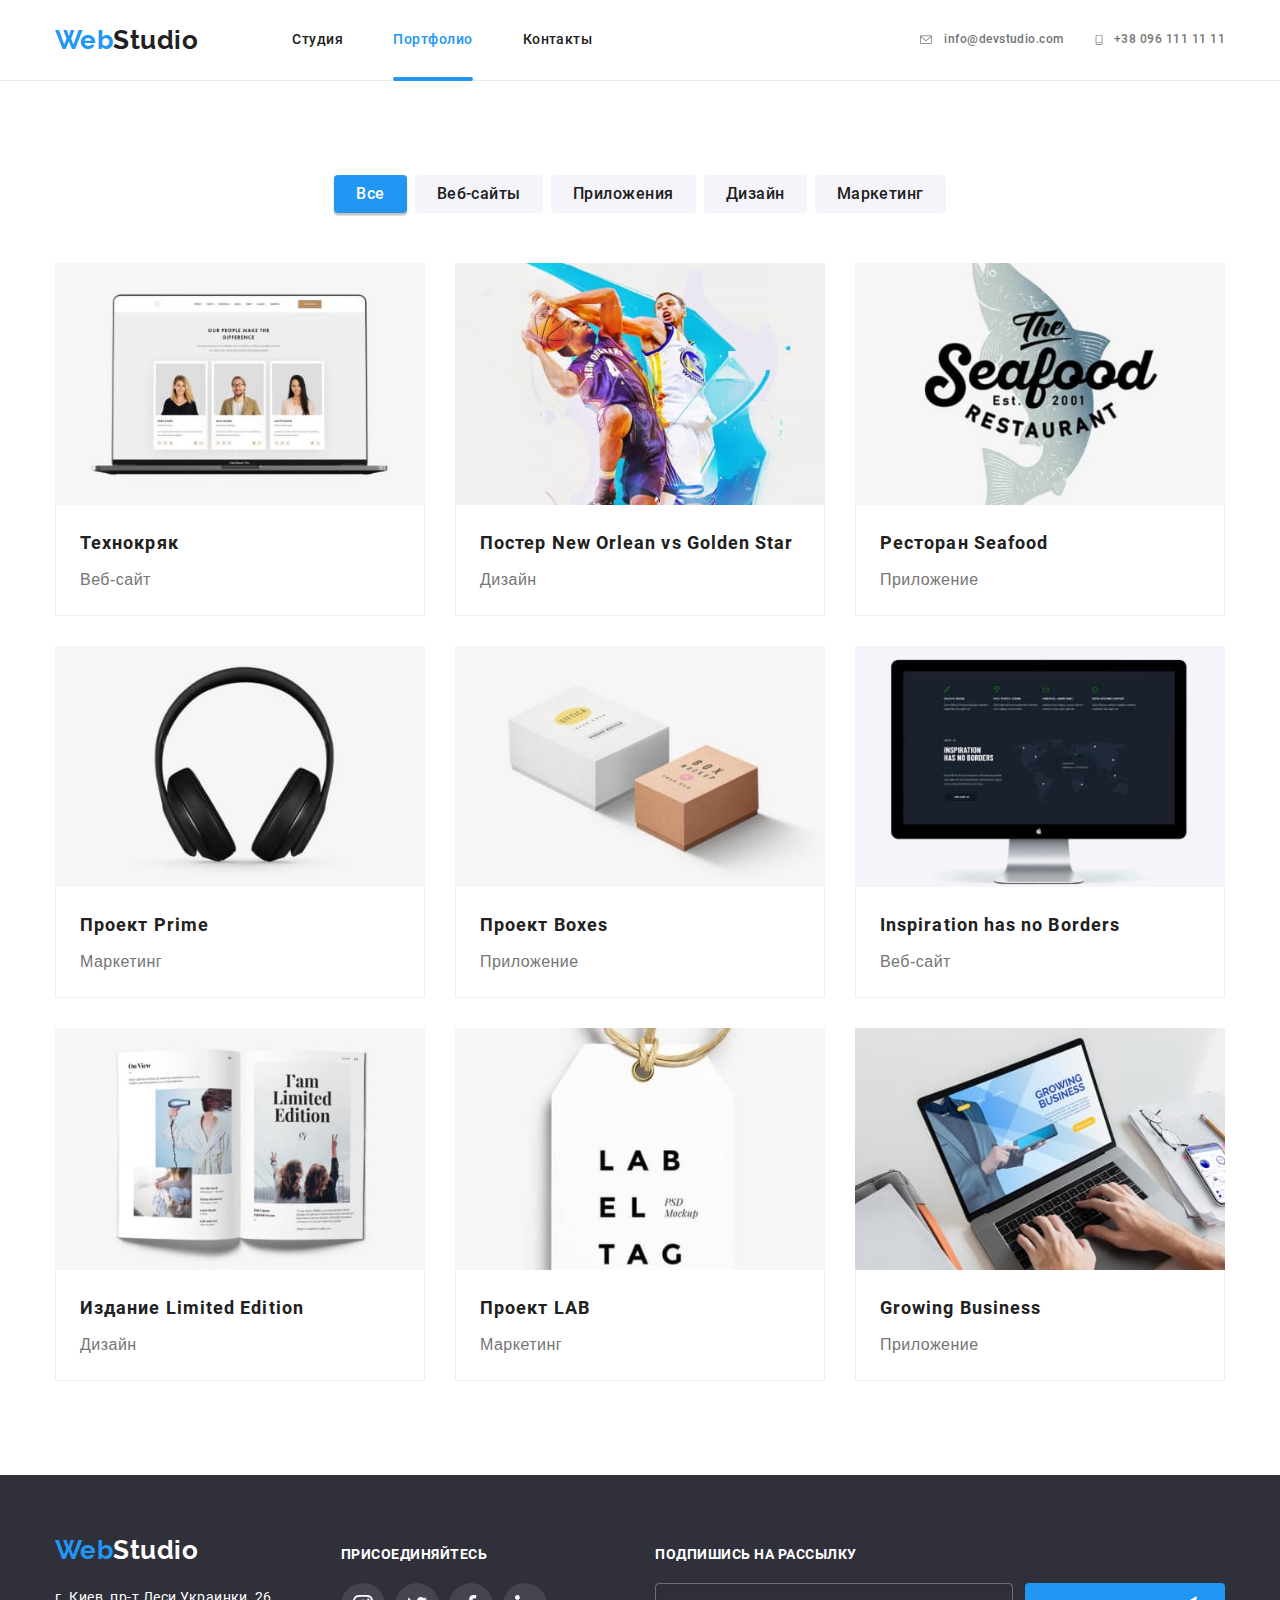
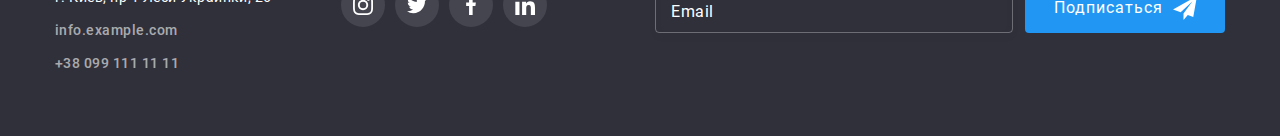
==== commit 5660f4d6: "Поправляет кнопки в портфолио" ====
--- a/portfolio.html
+++ b/portfolio.html
@@ -12,7 +12,7 @@
   <header class="header">
     <div class="container top-menu">
       <a class="logo" href="./index.html">
-          <span class="logo--accent">Web </span>Studio
+          <span class="logo--accent">Web</span>Studio
       </a>             
       <div class="header__content">
         <nav class="nav">
--- a/css/portfolio.min.css
+++ b/css/portfolio.min.css
@@ -3,5 +3,5 @@
  Consolas,  'Liberation Mono',  Menlo,- monospace;font-size:1em}small{font-size:80%}sub,sup{font-size:75%;line-height:0;position:relative;vertical-align:baseline}sub{bottom:-0.25em}sup{top:-0.5em}button,input,optgroup,select,textarea{font-family:inherit;font-size:100%;line-height:1.15;margin:0}button,select{text-transform:none}button,[type='button'],[type='reset'],[type='submit']{-webkit-appearance:button}button::-moz-focus-inner,[type='button']::-moz-focus-inner,[type='reset']::-moz-focus-inner,[type='submit']::-moz-focus-inner{border-style:none;padding:0}button:-moz-focusring,[type='button']:-moz-focusring,[type='reset']:-moz-focusring,[type='submit']:-moz-focusring{outline:1px dotted ButtonText}legend{padding:0}progress{vertical-align:baseline}[type='number']::-webkit-inner-spin-button,[type='number']::-webkit-outer-spin-button{height:auto}[type='search']{-webkit-appearance:textfield;outline-offset:-2px}[type='search']::-webkit-search-decoration{-webkit-appearance:none}::-webkit-file-upload-button{-webkit-appearance:button;font:inherit}summary{display:list-item}.filters__btn,.subscription-form__btn{display:block;font-size:16px;border:none;border-radius:4px}.filters__btn:hover,.subscription-form__btn:hover,.filters__btn:focus,.subscription-form__btn:focus{outline:none;cursor:pointer}.subscription-form__btn{color:var(--light-text);background-color:var(--accent);line-height:1.875;letter-spacing:0.06em}.top-menu__contacts-link,.nav__link,.footer__contacts-link{font-family:"Roboto-Medium", sans-serif;-webkit-transition:color 250ms cubic-bezier(0.4, 0, 0.2, 1);transition:color 250ms cubic-bezier(0.4, 0, 0.2, 1)}.top-menu__contacts-link:hover,.nav__link:hover,.footer__contacts-link:hover,.top-menu__contacts-link:focus,.nav__link:focus,.footer__contacts-link:focus{outline:none;border:none;color:var(--accent)}html{-webkit-box-sizing:border-box;box-sizing:border-box}*,*::before,*::after{-webkit-box-sizing:inherit;box-sizing:inherit}body{color:var(--main-text);background-color:var(--main-bg);font-family:"Roboto-Bold", sans-serif;letter-spacing:0.03em;padding-top:60px}@media screen and (min-width: 768px){body{padding-top:0}}h1,h2,h3,p{margin:0;pointer-events:none}a{text-decoration:none;color:var(--main-text)}a:hover{cursor:pointer}.container{padding-left:15px;padding-right:15px;margin-left:auto;margin-right:auto;width:100%}@media screen and (min-width: 480px){.container{width:480px}}@media screen and (min-width: 768px){.container{width:768px}}@media screen and (min-width: 1200px){.container{width:1200px}}.logo{display:-webkit-box;display:-ms-flexbox;display:flex;font-size:24px;line-height:1.19;font-family:"Raleway-Bold", sans-serif}@media screen and (min-width: 1200px){.logo{font-size:26px}}.logo--accent{color:var(--accent)}.logo--inverse{color:var(--light-text)}.is-hidden{opacity:0;pointer-events:none}.list{margin:0;padding:0;list-style:none;color:var(--main-text);display:-webkit-box;display:-ms-flexbox;display:flex;-webkit-box-orient:vertical;-webkit-box-direction:normal;-ms-flex-direction:column;flex-direction:column}@media screen and (min-width: 768px){.list{-webkit-box-orient:horizontal;-webkit-box-direction:normal;-ms-flex-direction:row;flex-direction:row;-ms-flex-wrap:wrap;flex-wrap:wrap}}.section{padding:60px 0}@media screen and (min-width: 1200px){.section{padding:94px 0}}.section__title{font-size:28px;line-height:1.18;text-align:center;margin-bottom:30px}@media screen and (min-width: 1200px){.section__title{font-size:36px;line-height:1.17;margin-bottom:50px}}.section__title--hidden{position:absolute !important;clip:rect(1px 1px 1px 1px);clip:rect(1px, 1px, 1px, 1px);padding:0 !important;border:0 !important;height:1px !important;width:1px !important;overflow:hidden}.item-title{font-size:14px;line-height:1.14}.social-links{-webkit-box-orient:horizontal;-webkit-box-direction:normal;-ms-flex-direction:row;flex-direction:row;-webkit-box-pack:center;-ms-flex-pack:center;justify-content:center}.social-links__item:not(:last-child){margin-right:10px}.social-link{display:-webkit-box;display:-ms-flexbox;display:flex;-webkit-box-pack:center;-ms-flex-pack:center;justify-content:center;-webkit-box-align:center;-ms-flex-align:center;align-items:center;width:44px;height:44px;border-radius:50%;background-color:var(--main-bg);color:var(--social-links);-webkit-transition:background-color 250ms cubic-bezier(0.4, 0, 0.2, 1),color 250ms cubic-bezier(0.4, 0, 0.2, 1);transition:background-color 250ms cubic-bezier(0.4, 0, 0.2, 1),color 250ms cubic-bezier(0.4, 0, 0.2, 1)}.social-link:hover,.social-link:focus{outline:none;border:none;color:var(--light-text);background-color:var(--accent)}.social-link__icon{width:20px;height:20px;fill:currentColor}.header{position:fixed;z-index:1;top:0px;width:100%;height:60px;display:-webkit-box;display:-ms-flexbox;display:flex;-webkit-box-pack:justify;-ms-flex-pack:justify;justify-content:space-between;-webkit-box-align:center;-ms-flex-align:center;align-items:center;background-color:var(--main-bg);border-bottom:1px solid var(--nav-underline)}@media screen and (min-width: 768px){.header{height:auto;position:static;-webkit-box-pack:start;-ms-flex-pack:start;justify-content:start}}.header__content{display:none}@media screen and (min-width: 768px){.header__content{display:-webkit-box;display:-ms-flexbox;display:flex;-webkit-box-align:center;-ms-flex-align:center;align-items:center;-webkit-box-pack:justify;-ms-flex-pack:justify;justify-content:space-between;width:100%}}.header__content--sticky{display:-webkit-box;display:-ms-flexbox;display:flex;-webkit-box-orient:vertical;-webkit-box-direction:normal;-ms-flex-direction:column;flex-direction:column;-webkit-box-pack:center;-ms-flex-pack:center;justify-content:center;-webkit-box-align:center;-ms-flex-align:center;align-items:center;position:absolute;background-color:var(--main-bg);top:60px;left:0;width:100%;padding-top:60px;padding-bottom:60px}@media screen and (min-width: 768px){.header__content--sticky{display:-webkit-box;display:-ms-flexbox;display:flex;-webkit-box-orient:horizontal;-webkit-box-direction:normal;-ms-flex-direction:row;flex-direction:row;-webkit-box-align:center;-ms-flex-align:center;align-items:center;-webkit-box-pack:justify;-ms-flex-pack:justify;justify-content:space-between;position:static;width:100%;padding-top:0;padding-bottom:0}}.top-menu{display:-webkit-box;display:-ms-flexbox;display:flex;-webkit-box-align:center;-ms-flex-align:center;align-items:center}.top-menu__contacts{display:-webkit-box;display:-ms-flexbox;display:flex;-webkit-box-orient:vertical;-webkit-box-direction:normal;-ms-flex-direction:column;flex-direction:column;-webkit-box-pack:center;-ms-flex-pack:center;justify-content:center}@media screen and (min-width: 1200px){.top-menu__contacts{margin-left:auto}}@media screen and (min-width: 1200px){.top-menu__contacts{-webkit-box-orient:horizontal;-webkit-box-direction:normal;-ms-flex-direction:row;flex-direction:row}}.top-menu__contacts-item:not(:last-child){margin-bottom:16px}@media screen and (min-width: 768px){.top-menu__contacts-item:not(:last-child){margin-bottom:10px}}@media screen and (min-width: 1200px){.top-menu__contacts-item:not(:last-child){margin-bottom:0;margin-right:30px}}.top-menu__contacts-link{display:-webkit-box;display:-ms-flexbox;display:flex;-webkit-box-align:center;-ms-flex-align:center;align-items:center;font-size:18px;color:var(--secondary-text)}@media screen and (min-width: 768px){.top-menu__contacts-link{font-size:12px}}.top-menu__contacts-icon{margin-right:10px;fill:currentColor}.icon--phone{width:15px;height:10px}@media screen and (min-width: 768px) and (max-width: 1200px){.icon--phone{width:10px;height:14px}}.icon--envelope{width:11px;height:16px}@media screen and (min-width: 768px) and (max-width: 1200px){.icon--envelope{width:14px;height:10px}}@media screen and (min-width: 768px){.nav__list{margin-left:81px}}@media screen and (min-width: 1200px){.nav__list{margin-left:85px}}.nav__list-item{display:-webkit-box;display:-ms-flexbox;display:flex;-webkit-box-pack:center;-ms-flex-pack:center;justify-content:center}.nav__list-item:not(:last-child){margin-bottom:40px}@media screen and (min-width: 768px){.nav__list-item:not(:last-child){margin-bottom:0;margin-right:50px}}.nav__list-item:last-child{margin-bottom:60px}@media screen and (min-width: 768px){.nav__list-item:last-child{margin-bottom:0}}.nav__link{position:relative;font-size:18px;line-height:1.17}@media screen and (min-width: 768px){.nav__link{font-size:14px;line-height:1.14;padding-top:32px;padding-bottom:32px}}.nav__link--active{color:var(--accent)}.nav__link--active::after{content:'';display:block;width:100%;height:4px;border-radius:2px;background-color:var(--accent);position:absolute;bottom:-8px}@media screen and (min-width: 768px){.nav__link--active::after{bottom:auto;top:77px}}.top-menu-btn{display:block;margin-left:auto;height:40px;width:40px;cursor:pointer;border:none;background-color:transparent}@media screen and (min-width: 768px){.top-menu-btn{display:none}}.top-menu-btn:hover,.top-menu-btn:focus{color:var(--accent);outline:none}.top-menu-btn__icon{width:40px;height:40px;fill:currentColor}.top-menu-btn__icon:focus{outline:none}.filters{margin-bottom:40px}@media screen and (min-width: 768px){.filters{margin-bottom:30px}}@media screen and (min-width: 768px){.filters{margin-bottom:50px}}.filters__content{display:-webkit-box;display:-ms-flexbox;display:flex;-ms-flex-wrap:wrap;flex-wrap:wrap;-webkit-box-pack:start;-ms-flex-pack:start;justify-content:start}@media screen and (min-width: 768px){.filters__content{-webkit-box-pack:center;-ms-flex-pack:center;justify-content:center}}.filters__radio-btn{width:0;height:0;margin:0}.filters__btn{padding:6px 22px;font-family:"Roboto-Medium", sans-serif;line-height:1.625;background-color:var(--secondary-bg);-webkit-transition:background-color 250ms cubic-bezier(0.4, 0, 0.2, 1),color 250ms cubic-bezier(0.4, 0, 0.2, 1);transition:background-color 250ms cubic-bezier(0.4, 0, 0.2, 1),color 250ms cubic-bezier(0.4, 0, 0.2, 1)}.filters__radio-btn:checked+.filters__btn,.filters__btn:hover,.filters__btn:focus{cursor:pointer;outline:none;background-color:var(--accent);color:var(--light-text);-webkit-box-shadow:0px 2px 2px rgba(0,0,0,0.12),0px 1px 2px rgba(0,0,0,0.08),0px 3px 1px rgba(0,0,0,0.1);box-shadow:0px 2px 2px rgba(0,0,0,0.12),0px 1px 2px rgba(0,0,0,0.08),0px 3px 1px rgba(0,0,0,0.1)}.button-container{display:-webkit-box;display:-ms-flexbox;display:flex}.button-container:not(:last-child){margin-right:8px;margin-bottom:15px}@media screen and (min-width: 400px){.button-container{min-width:-webkit-fit-content;min-width:-moz-fit-content;min-width:fit-content}.button-container:nth-last-child(2){margin-bottom:0}.button-container:not(:nth-last-child(-n+2)){margin-bottom:15px}}@media screen and (min-width: 768px){.button-container:not(:nth-last-child(-n+2)){margin-bottom:0}}.projects__list{-ms-flex-wrap:wrap;flex-wrap:wrap}.projects__item{width:100%;-webkit-transition:color 250ms cubic-bezier(0.4, 0, 0.2, 1),-webkit-box-shadow 250ms cubic-bezier(0.4, 0, 0.2, 1);transition:color 250ms cubic-bezier(0.4, 0, 0.2, 1),-webkit-box-shadow 250ms cubic-bezier(0.4, 0, 0.2, 1);transition:box-shadow 250ms cubic-bezier(0.4, 0, 0.2, 1),color 250ms cubic-bezier(0.4, 0, 0.2, 1);transition:box-shadow 250ms cubic-bezier(0.4, 0, 0.2, 1),color 250ms cubic-bezier(0.4, 0, 0.2, 1),-webkit-box-shadow 250ms cubic-bezier(0.4, 0, 0.2, 1)}.projects__item:hover,.projects__item:focus{-webkit-box-shadow:1px 4px 6px rgba(0,0,0,0.16),0px 4px 4px rgba(0,0,0,0.06),0px 1px 1px rgba(0,0,0,0.12);box-shadow:1px 4px 6px rgba(0,0,0,0.16),0px 4px 4px rgba(0,0,0,0.06),0px 1px 1px rgba(0,0,0,0.12)}.projects__item:not(:last-child){margin-bottom:30px}@media screen and (min-width: 768px){.projects__item{width:calc((100% - (2 - 1) * 30px) / 2)}.projects__item:not(:last-child){margin-bottom:0px}.projects__item:nth-child(odd){margin-right:30px}.projects__item:not(:nth-last-child(-n+2)){margin-bottom:30px}}@media screen and (min-width: 1200px){.projects__item{width:calc((100% - (3 - 1) * 30px) / 3)}.projects__item:nth-child(odd){margin-right:0px}.projects__item:not(:nth-last-child(-n+2)){margin-bottom:0px}.projects__item:not(:nth-child(3n)){margin-right:30px}.projects__item:not(:nth-last-child(-n+3)){margin-bottom:30px}}.projects__item-preview{position:relative}.projects__item-description{position:absolute;overflow:hidden;height:0;width:100%;bottom:0;padding:0;-webkit-transition:height 250ms cubic-bezier(0.4, 0, 0.2, 1),padding 250ms cubic-bezier(0.4, 0, 0.2, 1);transition:height 250ms cubic-bezier(0.4, 0, 0.2, 1),padding 250ms cubic-bezier(0.4, 0, 0.2, 1);background-color:rgba(33,150,243,0.9);color:var(--light-text);font-family:"Roboto-Normal", sans-serif;font-size:16px;line-height:1.56}.projects__item:hover .projects__item-description,.projects__item:focus .projects__item-description{height:100%;padding:63px 24px}.projects__item-img{display:block;width:100%}.projects__item-content{padding:20px 24px;border-bottom:1px solid var(--item-border);border-right:1px solid var(--item-border);border-left:1px solid var(--item-border)}.projects__item-title{font-size:18px;line-height:2;letter-spacing:0.06em;margin-bottom:4px}.projects__item-category{font-family:"Roboto-Normal", sans-serif;color:var(--secondary-text);font-size:16px;line-height:1.875}.footer{color:var(--light-text);font-family:"Roboto-Regular";font-size:14px;line-height:1.71;background-color:var(--footer-bg)}.footer__container{padding-top:60px;padding-bottom:60px;text-align:center}@media screen and (min-width: 768px){.footer__container{display:-webkit-box;display:-ms-flexbox;display:flex;-ms-flex-wrap:wrap;flex-wrap:wrap;-webkit-box-pack:center;-ms-flex-pack:center;justify-content:center}}@media screen and (min-width: 1200px){.footer__container{-webkit-box-pack:start;-ms-flex-pack:start;justify-content:start;-webkit-box-align:baseline;-ms-flex-align:baseline;align-items:baseline;text-align:left}}.footer__action-text{display:block;margin-bottom:20px;font-family:"Roboto-Bold";font-style:normal;text-transform:uppercase;line-height:1.14}.footer__logo{margin-bottom:20px;display:-webkit-box;display:-ms-flexbox;display:flex;-webkit-box-pack:center;-ms-flex-pack:center;justify-content:center}@media screen and (min-width: 1200px){.footer__logo{-webkit-box-pack:start;-ms-flex-pack:start;justify-content:start}}.footer__contacts-container{margin-bottom:60px}@media screen and (min-width: 768px){.footer__contacts-container{margin-right:165px}}@media screen and (min-width: 1200px){.footer__contacts-container{margin-bottom:0px;margin-right:69px}}.footer__contacts-item{margin-bottom:9px}.footer__address{font-style:normal}.footer__contacts-link{display:block;color:var(--footer-contacts)}.footer__social-links{margin-bottom:60px}@media screen and (min-width: 1200px){.footer__social-links{margin-bottom:0;margin-right:94px}}.footer__social-link{color:var(--light-text);background-color:var(--footer-social-bg)}@media screen and (min-width: 1200px){.subscription-form{margin-left:auto}}.subscription-form__controls{display:-webkit-box;display:-ms-flexbox;display:flex;-webkit-box-pack:center;-ms-flex-pack:center;justify-content:center;-ms-flex-wrap:wrap;flex-wrap:wrap;position:relative}@media screen and (min-width: 768px){.subscription-form__controls{width:450px}}@media screen and (min-width: 1200px){.subscription-form__controls{width:auto;-webkit-box-pack:start;-ms-flex-pack:start;justify-content:start}}.subscription-form__email-label{position:absolute;top:15px;left:16px;font-size:16px;-webkit-transition:color 250ms cubic-bezier(0.4, 0, 0.2, 1),-webkit-transform 250ms cubic-bezier(0.4, 0, 0.2, 1);transition:color 250ms cubic-bezier(0.4, 0, 0.2, 1),-webkit-transform 250ms cubic-bezier(0.4, 0, 0.2, 1);transition:color 250ms cubic-bezier(0.4, 0, 0.2, 1),transform 250ms cubic-bezier(0.4, 0, 0.2, 1);transition:color 250ms cubic-bezier(0.4, 0, 0.2, 1),transform 250ms cubic-bezier(0.4, 0, 0.2, 1),-webkit-transform 250ms cubic-bezier(0.4, 0, 0.2, 1)}.subscription-form__email-input:hover+.subscription-form__email-label,.subscription-form__email-input:focus+.subscription-form__email-label,.subscription-form__email-input:not(:placeholder-shown)+.subscription-form__email-label{color:var(--accent);-webkit-transform:translateY(-150%);transform:translateY(-150%)}.subscription-form__email-input{height:50px;width:100%;margin-bottom:20px;color:var(--light-text);font-family:"Roboto-Regular", sans-serif;font-size:16px;border:1px solid rgba(255,255,255,0.3);-webkit-filter:drop-shadow(0px 4px 4px rgba(0,0,0,0.15));filter:drop-shadow(0px 4px 4px rgba(0,0,0,0.15));border-radius:4px;background-color:transparent;-webkit-transition:border-color 250ms cubic-bezier(0.4, 0, 0.2, 1);transition:border-color 250ms cubic-bezier(0.4, 0, 0.2, 1)}@media screen and (min-width: 768px){.subscription-form__email-input{width:450px}}@media screen and (min-width: 1200px){.subscription-form__email-input{margin-bottom:0;margin-right:12px;width:358px}}.subscription-form__email-input:hover,.subscription-form__email-input:focus{outline:none;border-color:var(--accent)}.subscription-form__btn{display:-webkit-box;display:-ms-flexbox;display:flex;-webkit-box-align:center;-ms-flex-align:center;align-items:center;padding-top:10px;padding-bottom:10px;padding-left:29px;padding-right:28px}.icon-send{margin-left:10px;width:24px;height:24px;fill:currentColor}
+ monospace;font-size:1em}small{font-size:80%}sub,sup{font-size:75%;line-height:0;position:relative;vertical-align:baseline}sub{bottom:-0.25em}sup{top:-0.5em}button,input,optgroup,select,textarea{font-family:inherit;font-size:100%;line-height:1.15;margin:0}button,select{text-transform:none}button,[type='button'],[type='reset'],[type='submit']{-webkit-appearance:button}button::-moz-focus-inner,[type='button']::-moz-focus-inner,[type='reset']::-moz-focus-inner,[type='submit']::-moz-focus-inner{border-style:none;padding:0}button:-moz-focusring,[type='button']:-moz-focusring,[type='reset']:-moz-focusring,[type='submit']:-moz-focusring{outline:1px dotted ButtonText}legend{padding:0}progress{vertical-align:baseline}[type='number']::-webkit-inner-spin-button,[type='number']::-webkit-outer-spin-button{height:auto}[type='search']{-webkit-appearance:textfield;outline-offset:-2px}[type='search']::-webkit-search-decoration{-webkit-appearance:none}::-webkit-file-upload-button{-webkit-appearance:button;font:inherit}summary{display:list-item}.filters__btn,.subscription-form__btn{display:block;font-size:16px;border:none;border-radius:4px}.filters__btn:hover,.subscription-form__btn:hover,.filters__btn:focus,.subscription-form__btn:focus{outline:none;cursor:pointer}.subscription-form__btn{color:var(--light-text);background-color:var(--accent);line-height:1.875;letter-spacing:0.06em}.top-menu__contacts-link,.nav__link,.footer__contacts-link{font-family:"Roboto-Medium", sans-serif;-webkit-transition:color 250ms cubic-bezier(0.4, 0, 0.2, 1);transition:color 250ms cubic-bezier(0.4, 0, 0.2, 1)}.top-menu__contacts-link:hover,.nav__link:hover,.footer__contacts-link:hover,.top-menu__contacts-link:focus,.nav__link:focus,.footer__contacts-link:focus{outline:none;border:none;color:var(--accent)}html{-webkit-box-sizing:border-box;box-sizing:border-box}*,*::before,*::after{-webkit-box-sizing:inherit;box-sizing:inherit}body{color:var(--main-text);background-color:var(--main-bg);font-family:"Roboto-Bold", sans-serif;letter-spacing:0.03em;padding-top:60px}@media screen and (min-width: 768px){body{padding-top:0}}h1,h2,h3,p{margin:0;pointer-events:none}a{text-decoration:none;color:var(--main-text)}a:hover{cursor:pointer}.container{padding-left:15px;padding-right:15px;margin-left:auto;margin-right:auto;width:100%}@media screen and (min-width: 480px){.container{width:480px}}@media screen and (min-width: 768px){.container{width:768px}}@media screen and (min-width: 1200px){.container{width:1200px}}.logo{display:-webkit-box;display:-ms-flexbox;display:flex;font-size:24px;line-height:1.19;font-family:"Raleway-Bold", sans-serif}@media screen and (min-width: 1200px){.logo{font-size:26px}}.logo--accent{color:var(--accent)}.logo--inverse{color:var(--light-text)}.is-hidden{opacity:0;pointer-events:none}.list{margin:0;padding:0;list-style:none;color:var(--main-text);display:-webkit-box;display:-ms-flexbox;display:flex;-webkit-box-orient:vertical;-webkit-box-direction:normal;-ms-flex-direction:column;flex-direction:column}@media screen and (min-width: 768px){.list{-webkit-box-orient:horizontal;-webkit-box-direction:normal;-ms-flex-direction:row;flex-direction:row;-ms-flex-wrap:wrap;flex-wrap:wrap}}.section{padding:60px 0}@media screen and (min-width: 1200px){.section{padding:94px 0}}.section__title{font-size:28px;line-height:1.18;text-align:center;margin-bottom:30px}@media screen and (min-width: 1200px){.section__title{font-size:36px;line-height:1.17;margin-bottom:50px}}.section__title--hidden{position:absolute !important;clip:rect(1px 1px 1px 1px);clip:rect(1px, 1px, 1px, 1px);padding:0 !important;border:0 !important;height:1px !important;width:1px !important;overflow:hidden}.item-title{font-size:14px;line-height:1.14}.social-links{-webkit-box-orient:horizontal;-webkit-box-direction:normal;-ms-flex-direction:row;flex-direction:row;-webkit-box-pack:center;-ms-flex-pack:center;justify-content:center}.social-links__item:not(:last-child){margin-right:10px}.social-link{display:-webkit-box;display:-ms-flexbox;display:flex;-webkit-box-pack:center;-ms-flex-pack:center;justify-content:center;-webkit-box-align:center;-ms-flex-align:center;align-items:center;width:44px;height:44px;border-radius:50%;background-color:var(--main-bg);color:var(--social-links);-webkit-transition:background-color 250ms cubic-bezier(0.4, 0, 0.2, 1),color 250ms cubic-bezier(0.4, 0, 0.2, 1);transition:background-color 250ms cubic-bezier(0.4, 0, 0.2, 1),color 250ms cubic-bezier(0.4, 0, 0.2, 1)}.social-link:hover,.social-link:focus{outline:none;border:none;color:var(--light-text);background-color:var(--accent)}.social-link__icon{width:20px;height:20px;fill:currentColor}.header{position:fixed;z-index:1;top:0px;width:100%;min-height:60px;display:-webkit-box;display:-ms-flexbox;display:flex;-webkit-box-pack:justify;-ms-flex-pack:justify;justify-content:space-between;-webkit-box-align:center;-ms-flex-align:center;align-items:center;background-color:var(--main-bg);border-bottom:1px solid var(--nav-underline)}@media screen and (min-width: 768px){.header{min-height:auto;position:static;-webkit-box-pack:start;-ms-flex-pack:start;justify-content:start}}.header__content{display:none}@media screen and (min-width: 768px){.header__content{margin-left:88px;display:-webkit-box;display:-ms-flexbox;display:flex;-webkit-box-align:center;-ms-flex-align:center;align-items:center;-webkit-box-pack:justify;-ms-flex-pack:justify;justify-content:space-between;width:100%}}@media screen and (min-width: 1200px){.header__content{margin-left:94px}}.header__content--sticky{display:-webkit-box;display:-ms-flexbox;display:flex;-webkit-box-orient:vertical;-webkit-box-direction:normal;-ms-flex-direction:column;flex-direction:column;-webkit-box-pack:center;-ms-flex-pack:center;justify-content:center;-webkit-box-align:center;-ms-flex-align:center;align-items:center;position:absolute;background-color:var(--main-bg);top:60px;left:0;width:100%;padding-top:60px;padding-bottom:60px}@media screen and (min-width: 768px){.header__content--sticky{-webkit-box-orient:horizontal;-webkit-box-direction:normal;-ms-flex-direction:row;flex-direction:row;-webkit-box-align:center;-ms-flex-align:center;align-items:center;-webkit-box-pack:justify;-ms-flex-pack:justify;justify-content:space-between;position:static;width:100%;padding-top:0;padding-bottom:0}}.top-menu{display:-webkit-box;display:-ms-flexbox;display:flex;-webkit-box-align:center;-ms-flex-align:center;align-items:center}.top-menu__contacts{display:-webkit-box;display:-ms-flexbox;display:flex;-webkit-box-orient:vertical;-webkit-box-direction:normal;-ms-flex-direction:column;flex-direction:column;width:100%}@media screen and (min-width: 768px){.top-menu__contacts{width:auto;margin-left:auto}}@media screen and (min-width: 1200px){.top-menu__contacts{margin-left:auto}}@media screen and (min-width: 1200px){.top-menu__contacts{-webkit-box-orient:horizontal;-webkit-box-direction:normal;-ms-flex-direction:row;flex-direction:row}}.top-menu__contacts-item{display:-webkit-box;display:-ms-flexbox;display:flex;width:100%;-webkit-box-pack:center;-ms-flex-pack:center;justify-content:center;-webkit-box-align:center;-ms-flex-align:center;align-items:center}@media screen and (min-width: 768px){.top-menu__contacts-item{width:auto;-webkit-box-pack:start;-ms-flex-pack:start;justify-content:flex-start}}.top-menu__contacts-item:not(:last-child){margin-bottom:16px}@media screen and (min-width: 1200px){.top-menu__contacts-item:not(:last-child){margin-bottom:0;margin-right:30px}}.top-menu__contacts-link{display:-webkit-box;display:-ms-flexbox;display:flex;-webkit-box-align:center;-ms-flex-align:center;align-items:center;font-size:18px;color:var(--secondary-text)}@media screen and (min-width: 768px){.top-menu__contacts-link{font-size:12px}}.top-menu__contacts-icon{margin-right:10px;fill:currentColor}.icon--phone{width:10px;height:15px}@media screen and (min-width: 768px){.icon--phone{width:10px;height:14px}}@media screen and (min-width: 1200px){.icon--phone{width:10px;height:16px}}.icon--envelope{width:16px;height:11px}@media screen and (min-width: 768px){.icon--envelope{width:14px;height:10px}}@media screen and (min-width: 1200px){.icon--envelope{width:16px;height:12px}}.nav__list-item{display:-webkit-box;display:-ms-flexbox;display:flex;-webkit-box-pack:center;-ms-flex-pack:center;justify-content:center}.nav__list-item:not(:last-child){margin-bottom:40px}@media screen and (min-width: 768px){.nav__list-item:not(:last-child){margin-bottom:0;margin-right:50px}}.nav__list-item:last-child{margin-bottom:60px}@media screen and (min-width: 768px){.nav__list-item:last-child{margin-bottom:0}}.nav__link{position:relative;font-size:18px;line-height:1.17}@media screen and (min-width: 768px){.nav__link{font-size:14px;line-height:1.14;padding-top:32px;padding-bottom:32px}}.nav__link--active{color:var(--accent)}.nav__link--active::after{content:'';display:block;width:100%;height:4px;border-radius:2px;background-color:var(--accent);position:absolute;bottom:-8px}@media screen and (min-width: 768px){.nav__link--active::after{bottom:auto;top:77px}}.top-menu-btn{display:block;margin-left:auto;height:40px;width:40px;cursor:pointer;border:none;background-color:transparent}@media screen and (min-width: 768px){.top-menu-btn{display:none}}.top-menu-btn:hover,.top-menu-btn:focus{color:var(--accent);outline:none}.top-menu-btn__icon{width:40px;height:40px;fill:currentColor}.top-menu-btn__icon:focus{outline:none}.filters{margin-bottom:40px}@media screen and (min-width: 768px){.filters{margin-bottom:30px}}@media screen and (min-width: 768px){.filters{margin-bottom:50px}}.filters__content{display:-webkit-box;display:-ms-flexbox;display:flex;-ms-flex-wrap:wrap;flex-wrap:wrap;-webkit-box-pack:start;-ms-flex-pack:start;justify-content:start}@media screen and (min-width: 768px){.filters__content{-webkit-box-pack:center;-ms-flex-pack:center;justify-content:center}}.filters__radio-btn,.filters__radio-btn:focus,.filters__radio-btn:hover,.filters__radio-btn:checked{position:absolute !important;clip:rect(1px 1px 1px 1px);clip:rect(1px, 1px, 1px, 1px);padding:0 !important;border:0 !important;height:1px !important;width:1px !important;overflow:hidden}.filters__btn{padding:6px 22px;font-family:"Roboto-Medium", sans-serif;line-height:1.625;background-color:var(--secondary-bg);-webkit-transition:background-color 250ms cubic-bezier(0.4, 0, 0.2, 1),color 250ms cubic-bezier(0.4, 0, 0.2, 1);transition:background-color 250ms cubic-bezier(0.4, 0, 0.2, 1),color 250ms cubic-bezier(0.4, 0, 0.2, 1)}.filters__radio-btn:checked+.filters__btn,.filters__btn:hover,.filters__btn:focus{cursor:pointer;outline:none;background-color:var(--accent);color:var(--light-text);-webkit-box-shadow:0px 2px 2px rgba(0,0,0,0.12),0px 1px 2px rgba(0,0,0,0.08),0px 3px 1px rgba(0,0,0,0.1);box-shadow:0px 2px 2px rgba(0,0,0,0.12),0px 1px 2px rgba(0,0,0,0.08),0px 3px 1px rgba(0,0,0,0.1)}.button-container{display:-webkit-box;display:-ms-flexbox;display:flex}.button-container:not(:last-child){margin-right:8px;margin-bottom:15px}@media screen and (min-width: 400px){.button-container{min-width:-webkit-fit-content;min-width:-moz-fit-content;min-width:fit-content}.button-container:nth-last-child(2){margin-bottom:0}.button-container:not(:nth-last-child(-n+2)){margin-bottom:15px}}@media screen and (min-width: 768px){.button-container:not(:nth-last-child(-n+2)){margin-bottom:0}}.projects__list{-ms-flex-wrap:wrap;flex-wrap:wrap}.projects__item{width:100%;-webkit-transition:color 250ms cubic-bezier(0.4, 0, 0.2, 1),-webkit-box-shadow 250ms cubic-bezier(0.4, 0, 0.2, 1);transition:color 250ms cubic-bezier(0.4, 0, 0.2, 1),-webkit-box-shadow 250ms cubic-bezier(0.4, 0, 0.2, 1);transition:box-shadow 250ms cubic-bezier(0.4, 0, 0.2, 1),color 250ms cubic-bezier(0.4, 0, 0.2, 1);transition:box-shadow 250ms cubic-bezier(0.4, 0, 0.2, 1),color 250ms cubic-bezier(0.4, 0, 0.2, 1),-webkit-box-shadow 250ms cubic-bezier(0.4, 0, 0.2, 1)}.projects__item:hover,.projects__item:focus{-webkit-box-shadow:1px 4px 6px rgba(0,0,0,0.16),0px 4px 4px rgba(0,0,0,0.06),0px 1px 1px rgba(0,0,0,0.12);box-shadow:1px 4px 6px rgba(0,0,0,0.16),0px 4px 4px rgba(0,0,0,0.06),0px 1px 1px rgba(0,0,0,0.12)}.projects__item:not(:last-child){margin-bottom:30px}@media screen and (min-width: 768px){.projects__item{width:calc((100% - (2 - 1) * 30px) / 2)}.projects__item:not(:last-child){margin-bottom:0px}.projects__item:nth-child(odd){margin-right:30px}.projects__item:not(:nth-last-child(-n+2)){margin-bottom:30px}}@media screen and (min-width: 1200px){.projects__item{width:calc((100% - (3 - 1) * 30px) / 3)}.projects__item:nth-child(odd){margin-right:0px}.projects__item:not(:nth-last-child(-n+2)){margin-bottom:0px}.projects__item:not(:nth-child(3n)){margin-right:30px}.projects__item:not(:nth-last-child(-n+3)){margin-bottom:30px}}.projects__item-preview{position:relative}.projects__item-description{position:absolute;overflow:hidden;height:0;width:100%;bottom:0;padding:0;-webkit-transition:height 250ms cubic-bezier(0.4, 0, 0.2, 1),padding 250ms cubic-bezier(0.4, 0, 0.2, 1);transition:height 250ms cubic-bezier(0.4, 0, 0.2, 1),padding 250ms cubic-bezier(0.4, 0, 0.2, 1);background-color:rgba(33,150,243,0.9);color:var(--light-text);font-family:"Roboto-Normal", sans-serif;font-size:16px;line-height:1.56}.projects__item:hover .projects__item-description,.projects__item:focus .projects__item-description{height:100%;padding:63px 24px}.projects__item-img{display:block;width:100%}.projects__item-content{padding:20px 24px;border-bottom:1px solid var(--item-border);border-right:1px solid var(--item-border);border-left:1px solid var(--item-border)}.projects__item-title{font-size:18px;line-height:2;letter-spacing:0.06em;margin-bottom:4px}.projects__item-category{font-family:"Roboto-Normal", sans-serif;color:var(--secondary-text);font-size:16px;line-height:1.875}.footer{color:var(--light-text);font-family:"Roboto-Regular";font-size:14px;line-height:1.71;background-color:var(--footer-bg)}.footer__container{padding-top:60px;padding-bottom:60px;text-align:center}@media screen and (min-width: 768px){.footer__container{display:-webkit-box;display:-ms-flexbox;display:flex;-ms-flex-wrap:wrap;flex-wrap:wrap;-webkit-box-pack:center;-ms-flex-pack:center;justify-content:center}}@media screen and (min-width: 1200px){.footer__container{-webkit-box-pack:start;-ms-flex-pack:start;justify-content:start;-webkit-box-align:baseline;-ms-flex-align:baseline;align-items:baseline;text-align:left}}.footer__action-text{display:block;margin-bottom:20px;font-family:"Roboto-Bold";font-style:normal;text-transform:uppercase;line-height:1.14}.footer__logo{margin-bottom:20px;display:-webkit-box;display:-ms-flexbox;display:flex;-webkit-box-pack:center;-ms-flex-pack:center;justify-content:center}@media screen and (min-width: 1200px){.footer__logo{-webkit-box-pack:start;-ms-flex-pack:start;justify-content:start}}.footer__contacts-container{margin-bottom:60px}@media screen and (min-width: 768px){.footer__contacts-container{margin-right:165px}}@media screen and (min-width: 1200px){.footer__contacts-container{margin-bottom:0px;margin-right:69px}}.footer__contacts-item{margin-bottom:9px}.footer__address{font-style:normal}.footer__contacts-link{display:block;color:var(--footer-contacts)}.footer__contacts-link:not(:last-child){margin-bottom:9px}.footer__social-links{margin-bottom:60px}@media screen and (min-width: 1200px){.footer__social-links{margin-bottom:0;margin-right:94px}}.footer__social-link{color:var(--light-text);background-color:var(--footer-social-bg)}@media screen and (min-width: 1200px){.subscription-form{margin-left:auto}}.subscription-form__controls{display:-webkit-box;display:-ms-flexbox;display:flex;-webkit-box-pack:center;-ms-flex-pack:center;justify-content:center;-ms-flex-wrap:wrap;flex-wrap:wrap;position:relative}@media screen and (min-width: 768px){.subscription-form__controls{width:450px}}@media screen and (min-width: 1200px){.subscription-form__controls{width:auto;-webkit-box-pack:start;-ms-flex-pack:start;justify-content:start}}.subscription-form__email-label{position:absolute;top:15px;left:16px;font-size:16px;-webkit-transition:color 250ms cubic-bezier(0.4, 0, 0.2, 1),-webkit-transform 250ms cubic-bezier(0.4, 0, 0.2, 1);transition:color 250ms cubic-bezier(0.4, 0, 0.2, 1),-webkit-transform 250ms cubic-bezier(0.4, 0, 0.2, 1);transition:color 250ms cubic-bezier(0.4, 0, 0.2, 1),transform 250ms cubic-bezier(0.4, 0, 0.2, 1);transition:color 250ms cubic-bezier(0.4, 0, 0.2, 1),transform 250ms cubic-bezier(0.4, 0, 0.2, 1),-webkit-transform 250ms cubic-bezier(0.4, 0, 0.2, 1)}.subscription-form__email-input:hover+.subscription-form__email-label,.subscription-form__email-input:focus+.subscription-form__email-label,.subscription-form__email-input:not(:placeholder-shown)+.subscription-form__email-label{color:var(--accent);-webkit-transform:translateY(-150%);transform:translateY(-150%)}.subscription-form__email-input{height:50px;width:100%;margin-bottom:20px;color:var(--light-text);font-family:"Roboto-Regular", sans-serif;font-size:16px;border:1px solid rgba(255,255,255,0.3);-webkit-filter:drop-shadow(0px 4px 4px rgba(0,0,0,0.15));filter:drop-shadow(0px 4px 4px rgba(0,0,0,0.15));border-radius:4px;background-color:transparent;-webkit-transition:border-color 250ms cubic-bezier(0.4, 0, 0.2, 1);transition:border-color 250ms cubic-bezier(0.4, 0, 0.2, 1)}@media screen and (min-width: 768px){.subscription-form__email-input{width:450px}}@media screen and (min-width: 1200px){.subscription-form__email-input{margin-bottom:0;margin-right:12px;width:358px}}.subscription-form__email-input:hover,.subscription-form__email-input:focus{outline:none;border-color:var(--accent)}.subscription-form__btn{display:-webkit-box;display:-ms-flexbox;display:flex;-webkit-box-align:center;-ms-flex-align:center;align-items:center;padding-top:10px;padding-bottom:10px;padding-left:29px;padding-right:28px}.icon-send{margin-left:10px;width:24px;height:24px;fill:currentColor}
 /*# sourceMappingURL=portfolio.min.css.map */